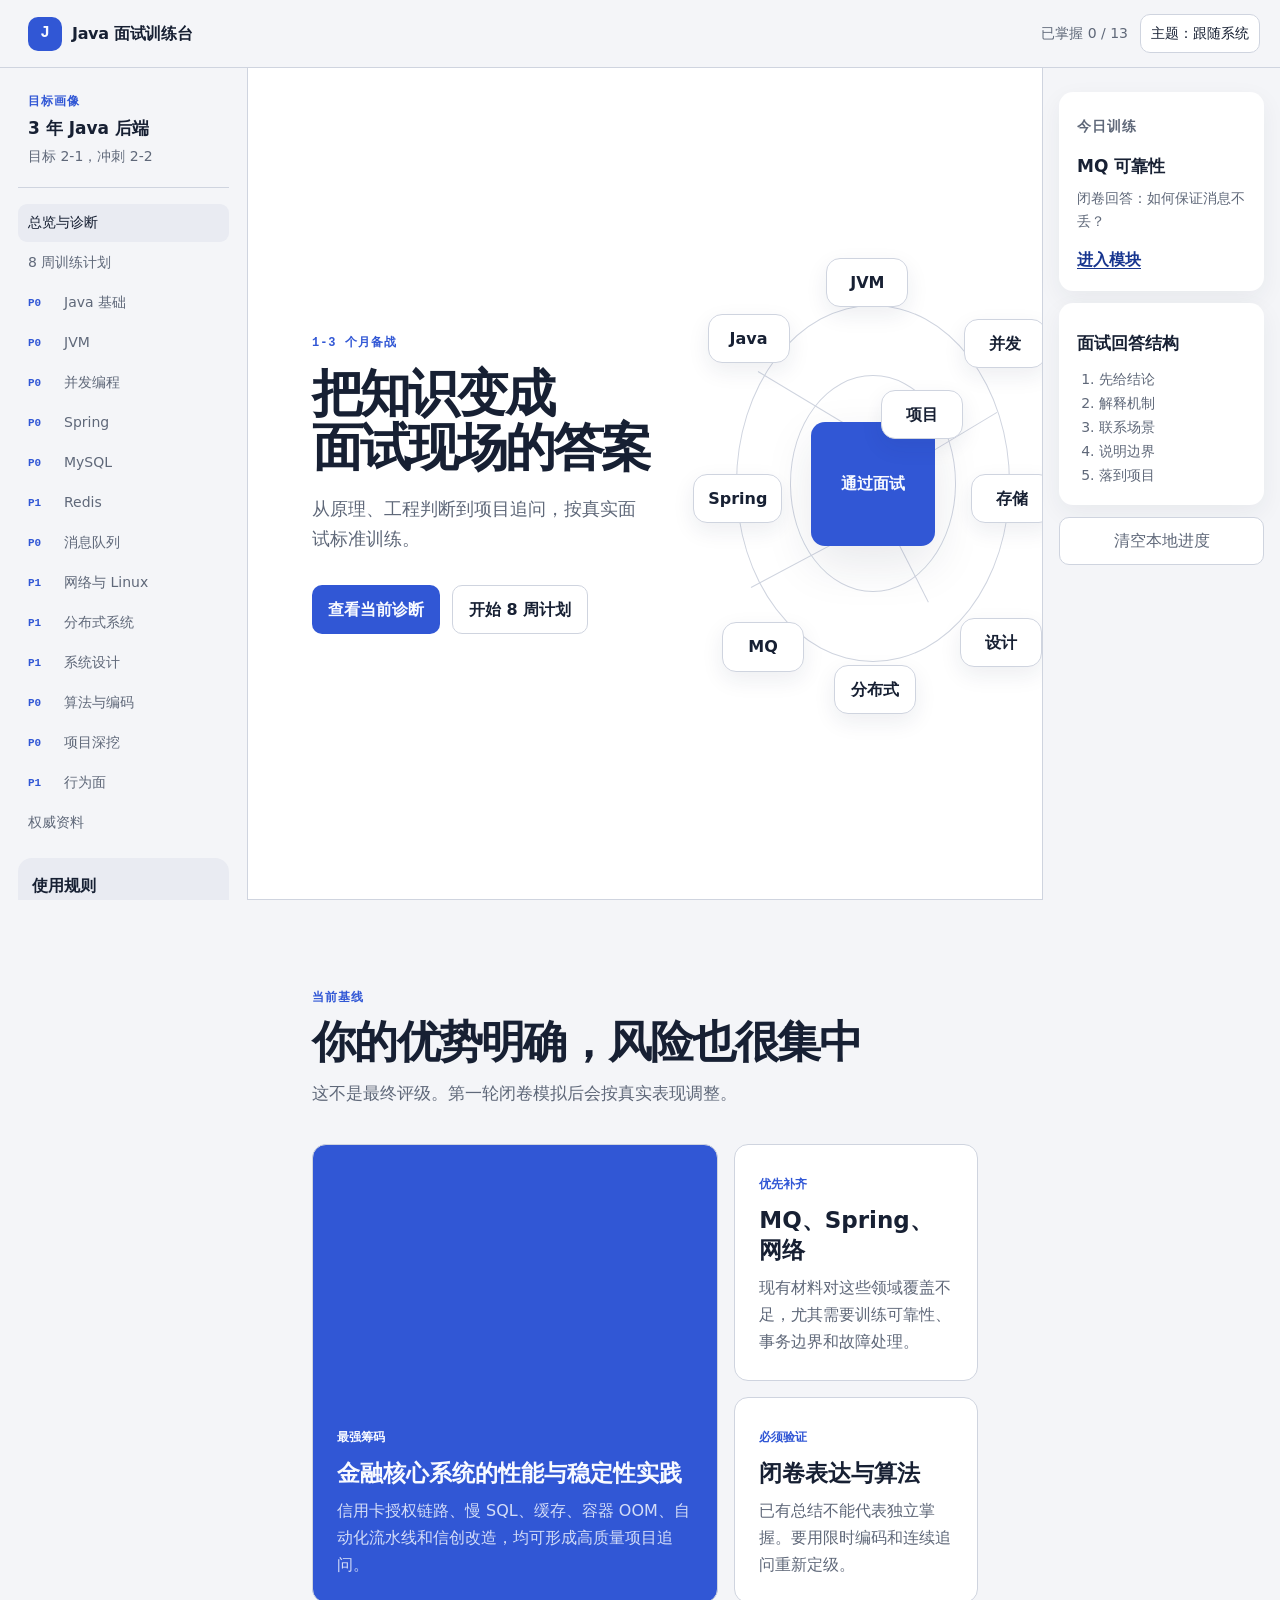
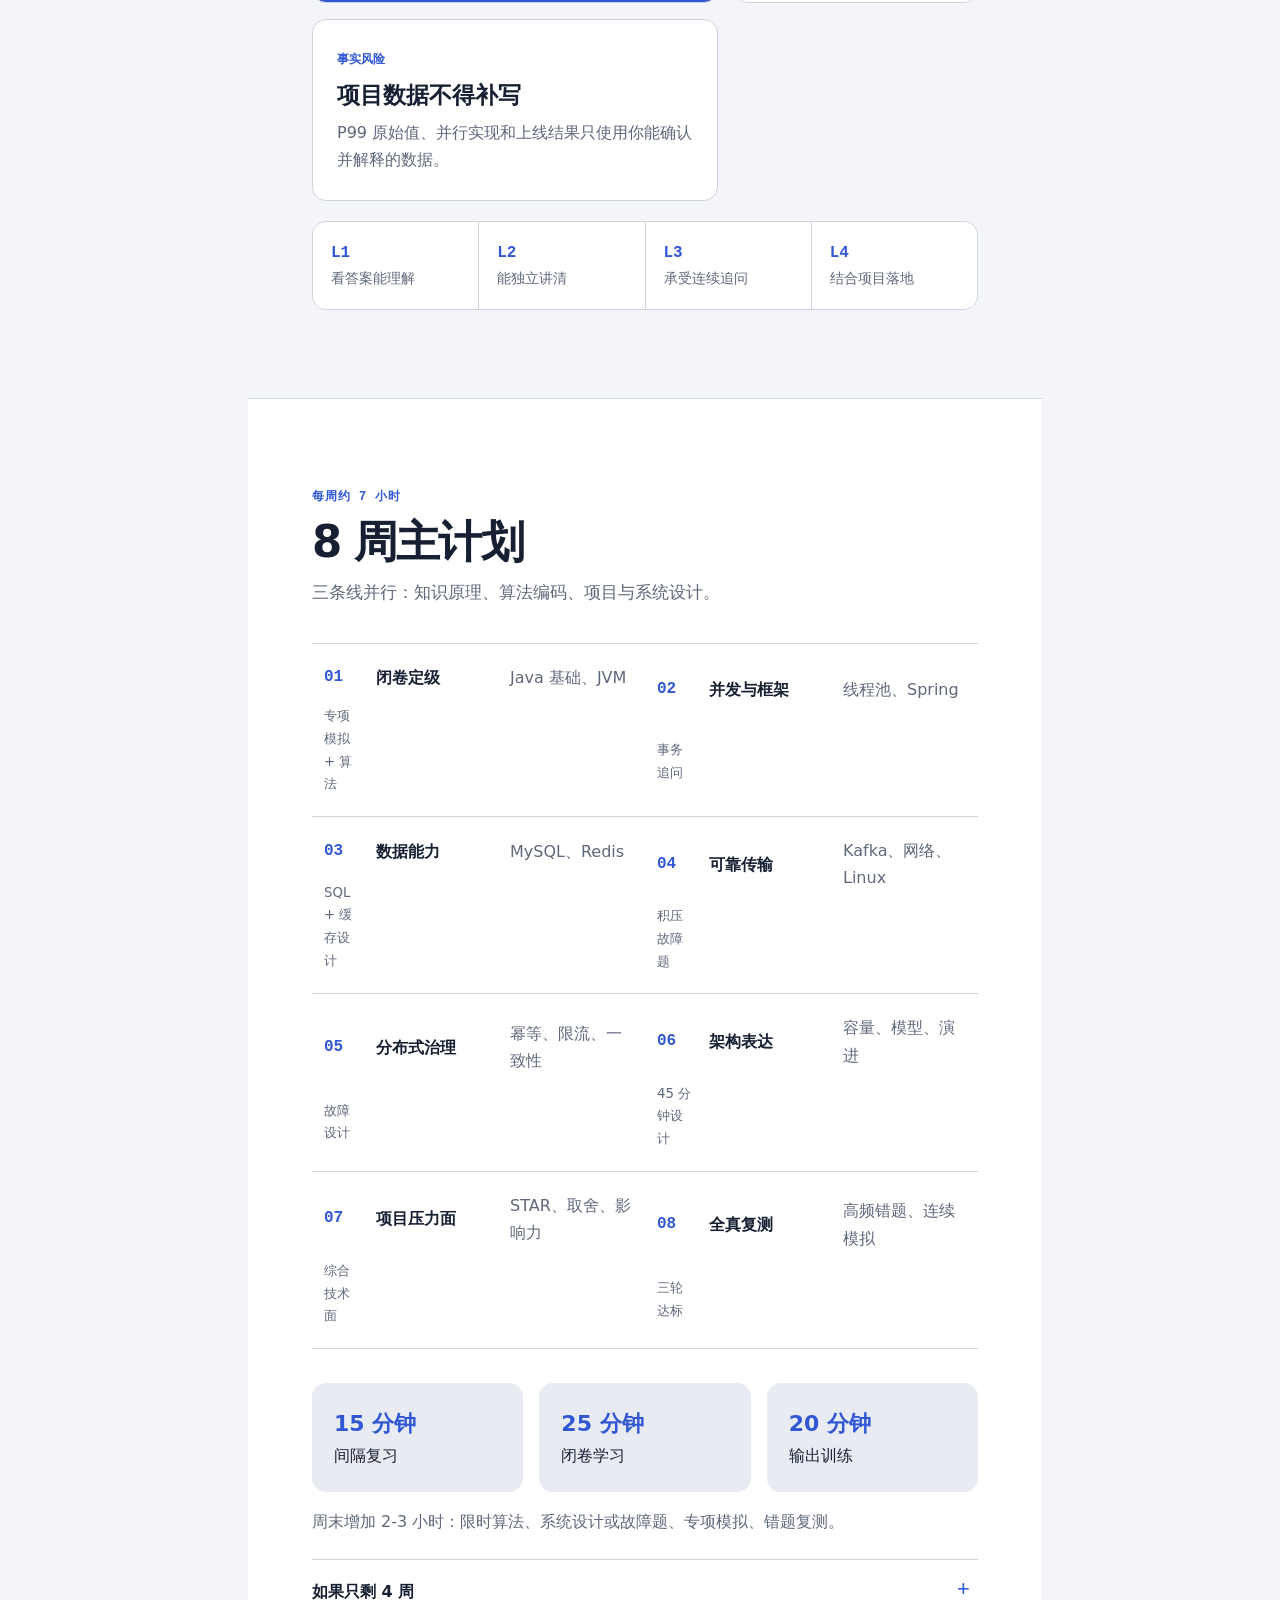
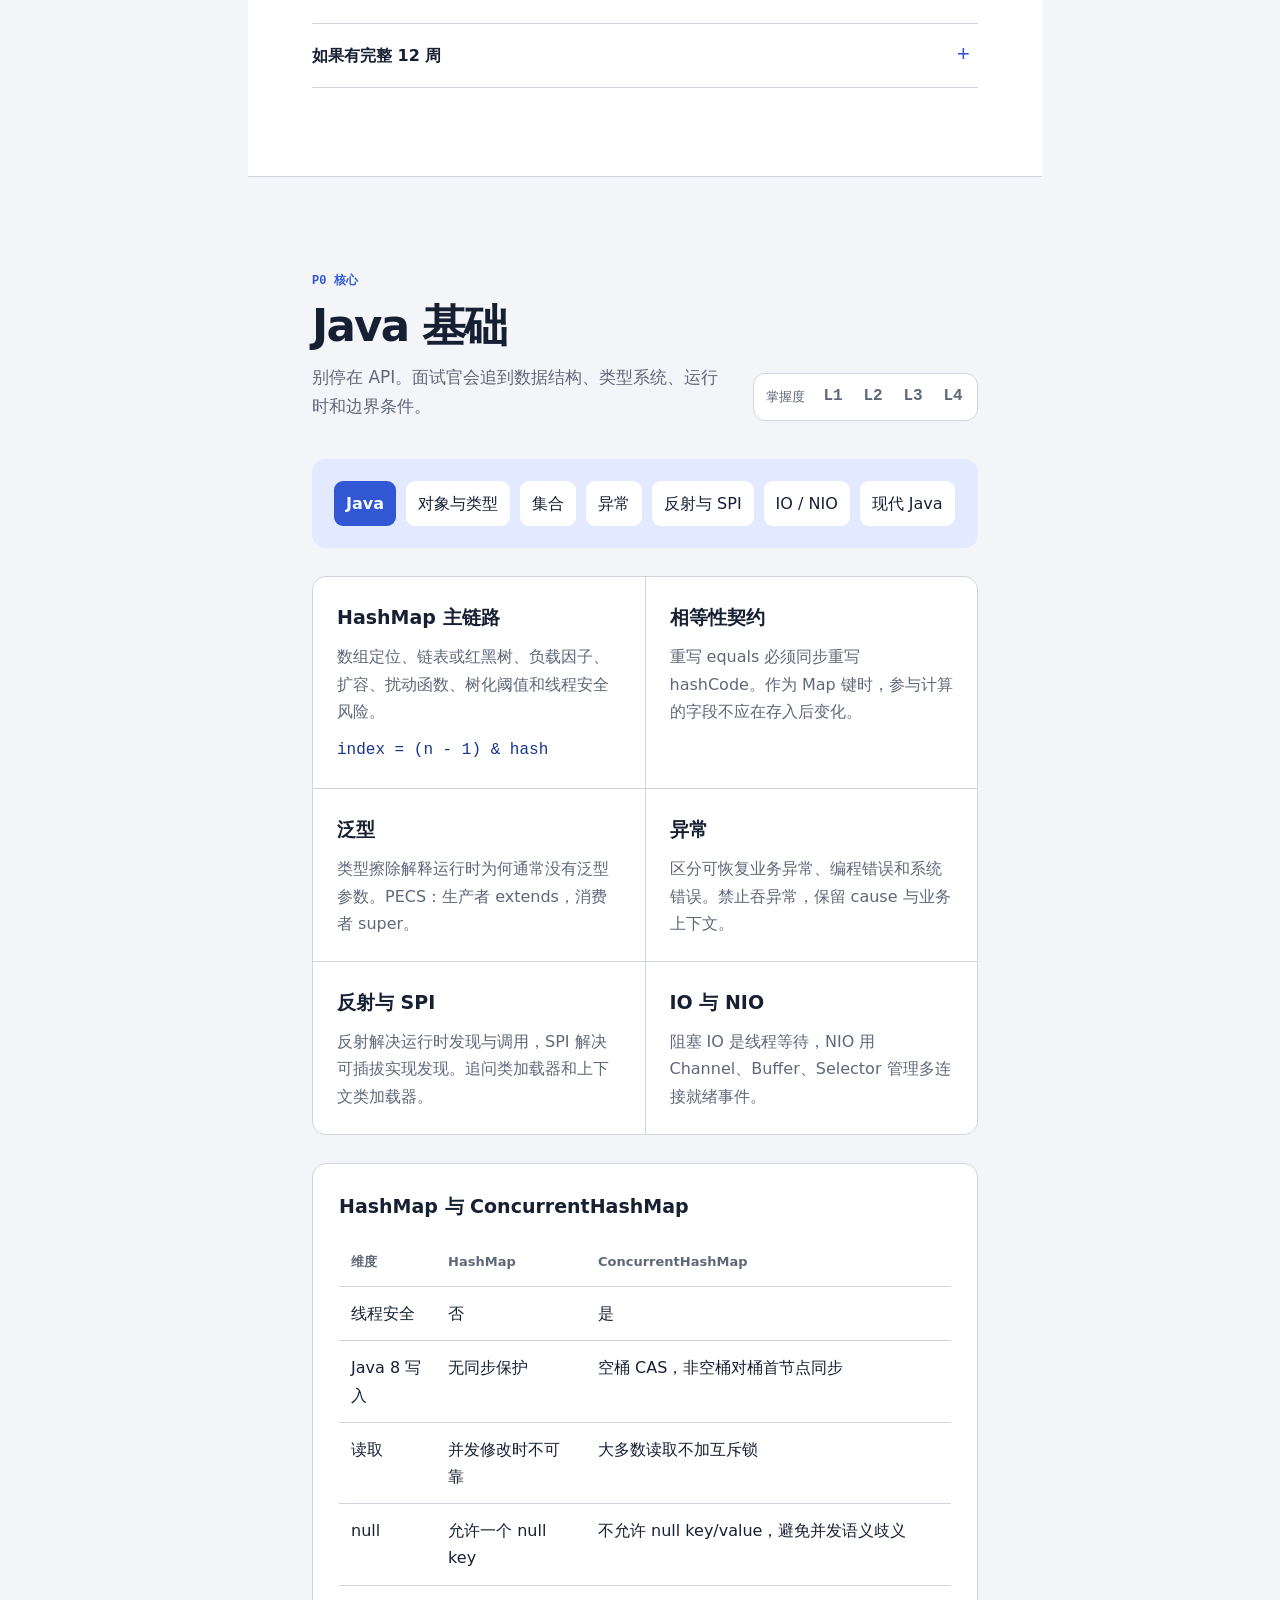
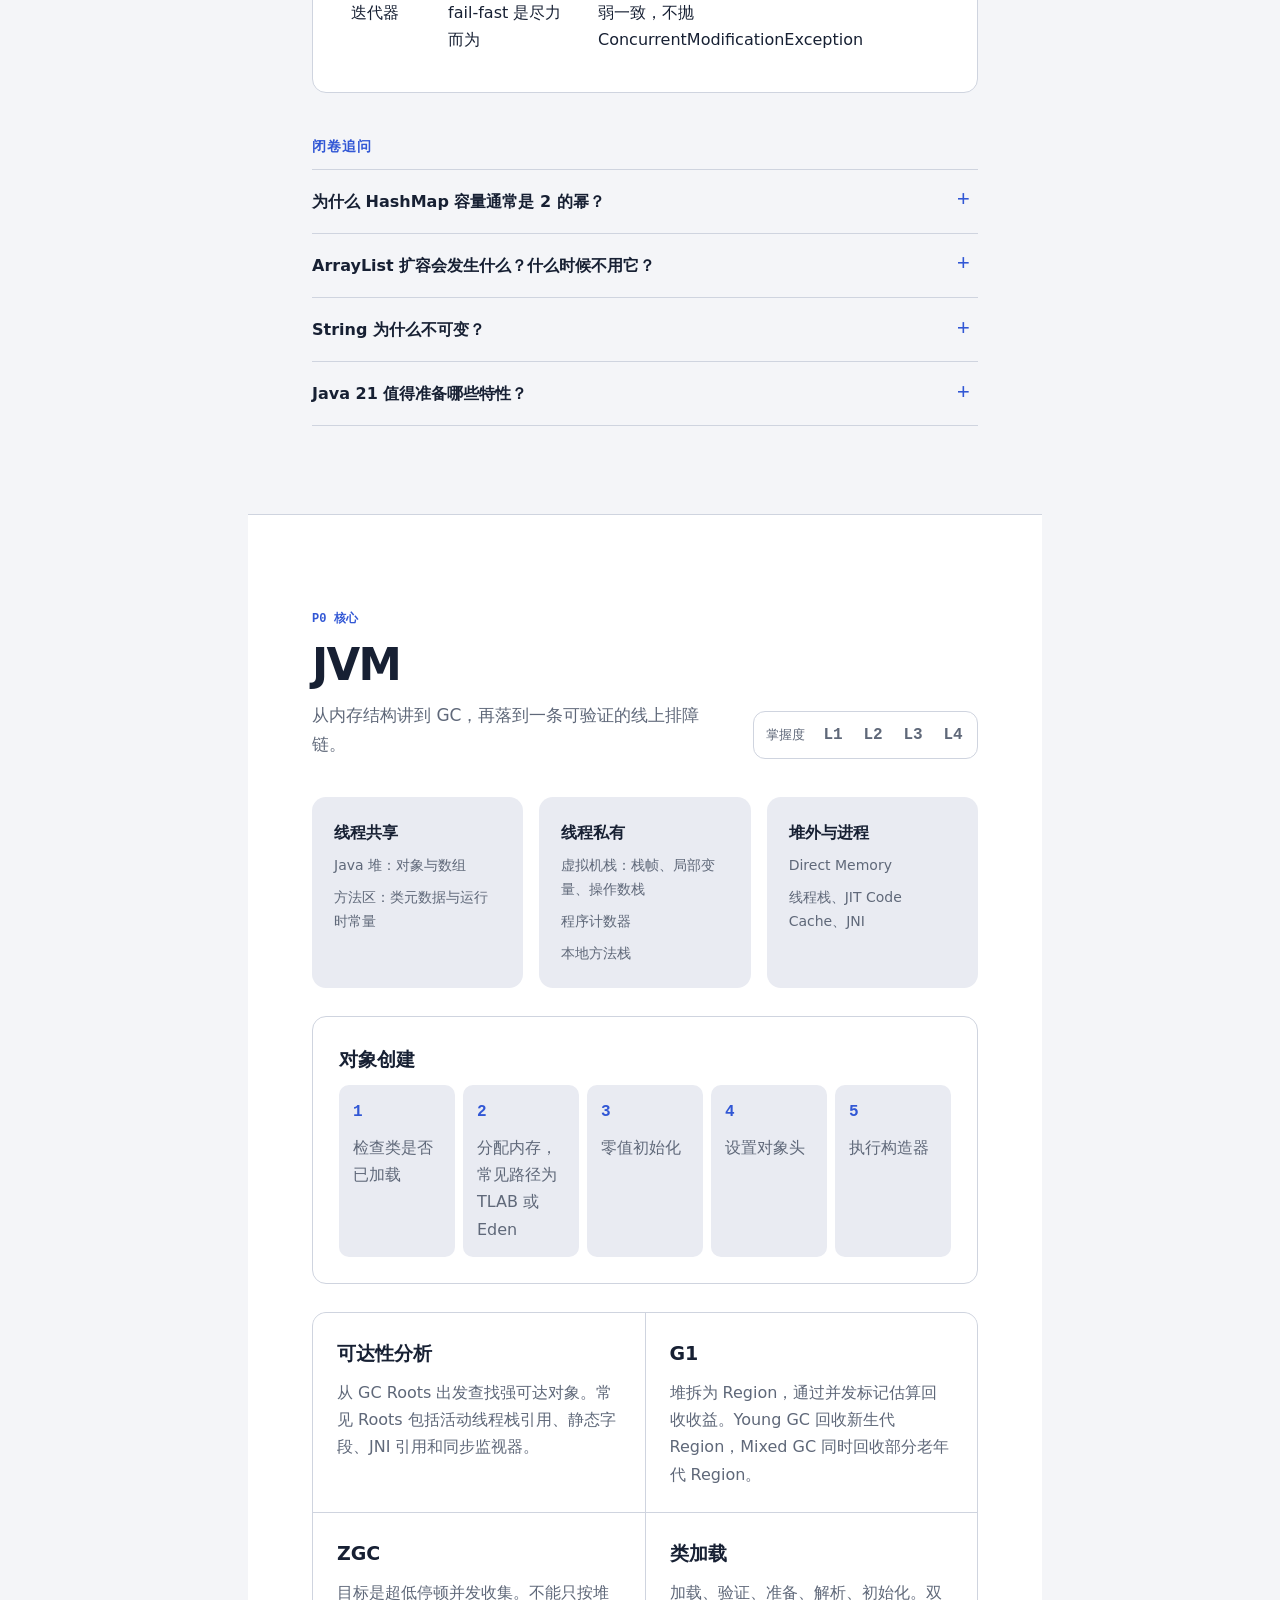
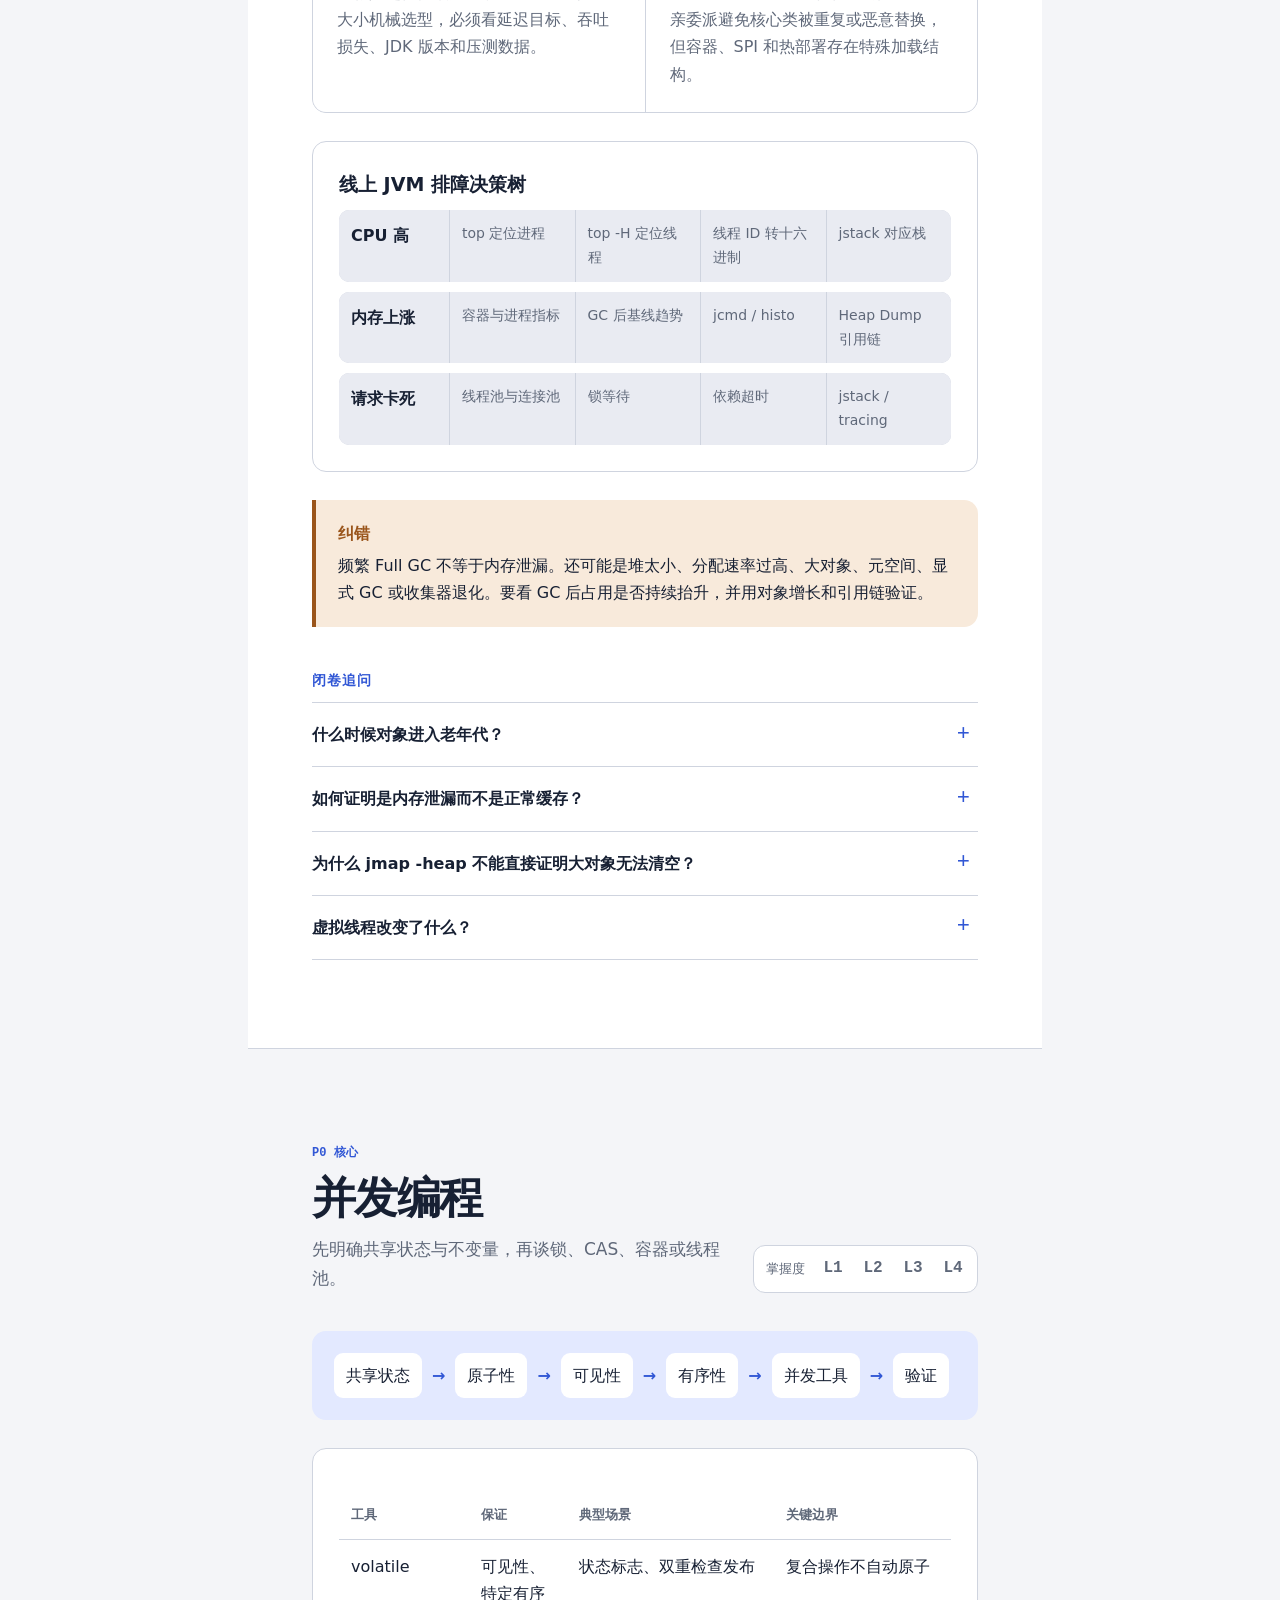
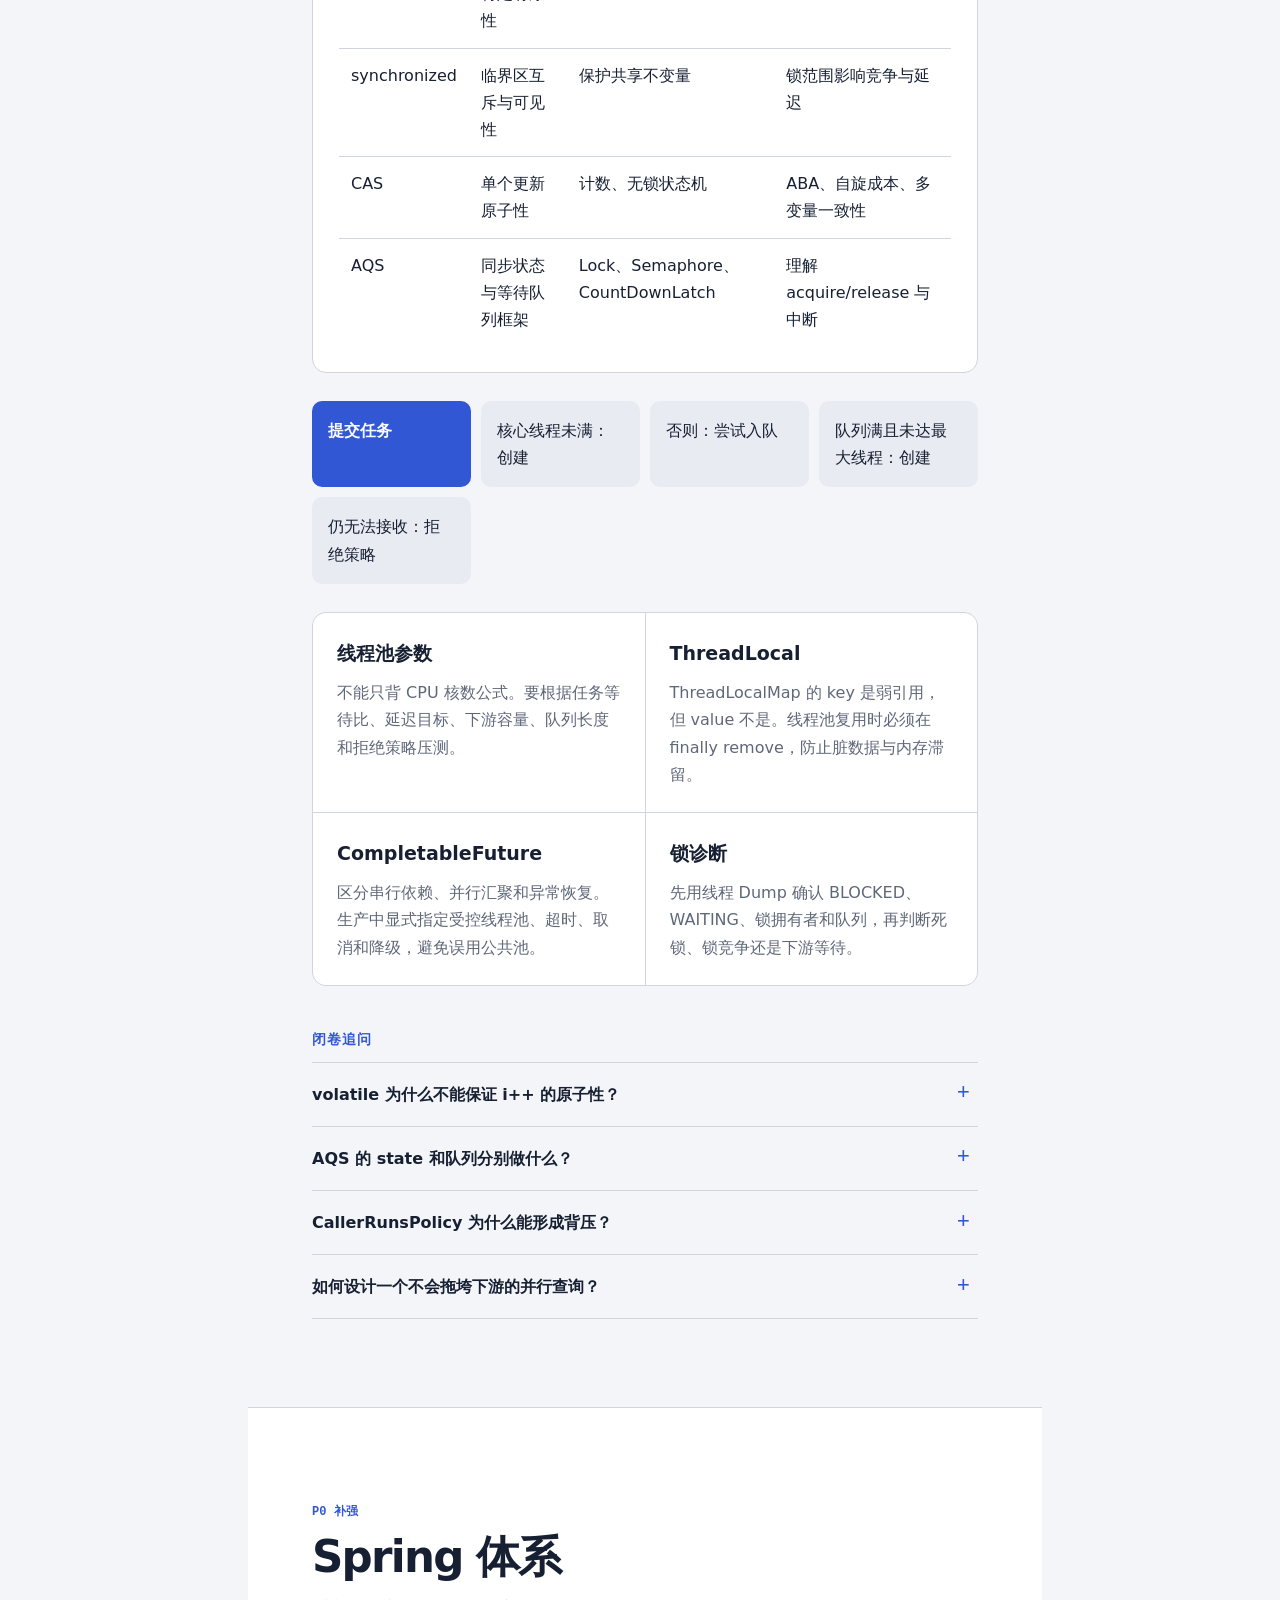
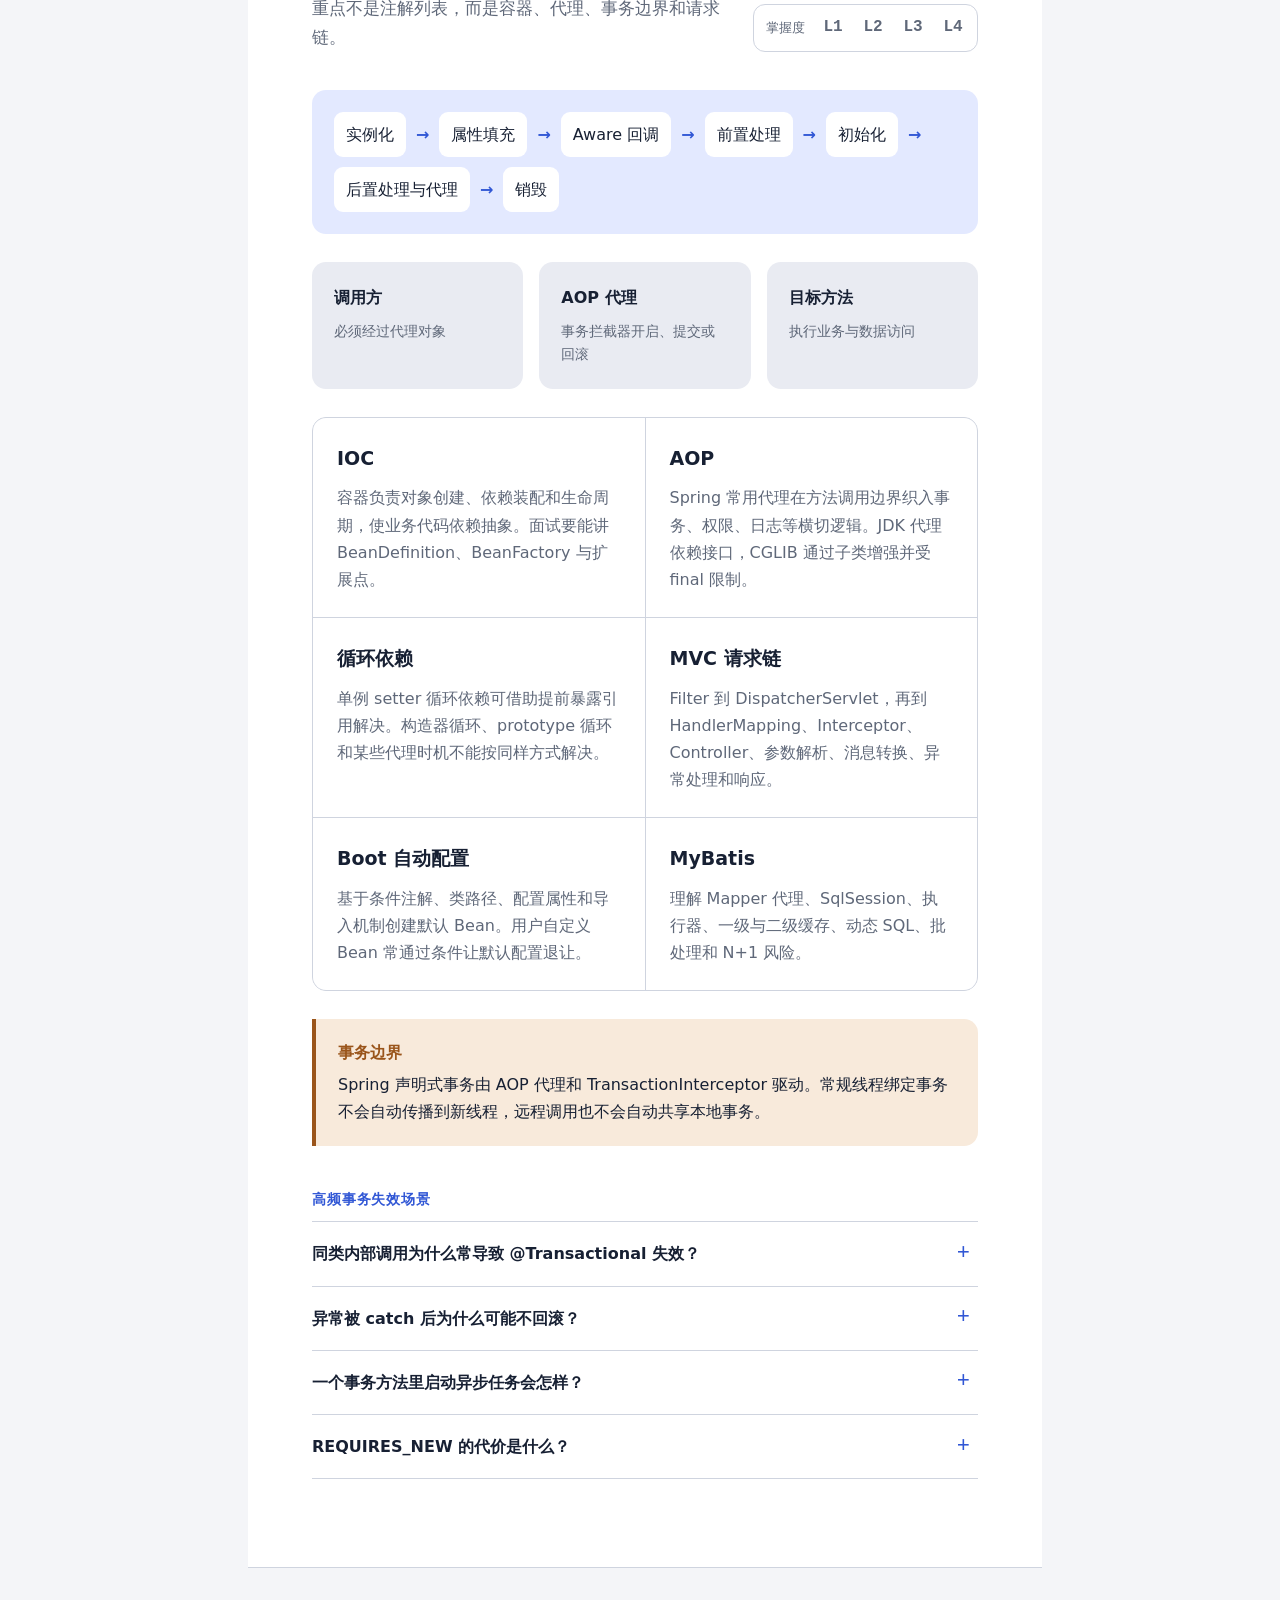
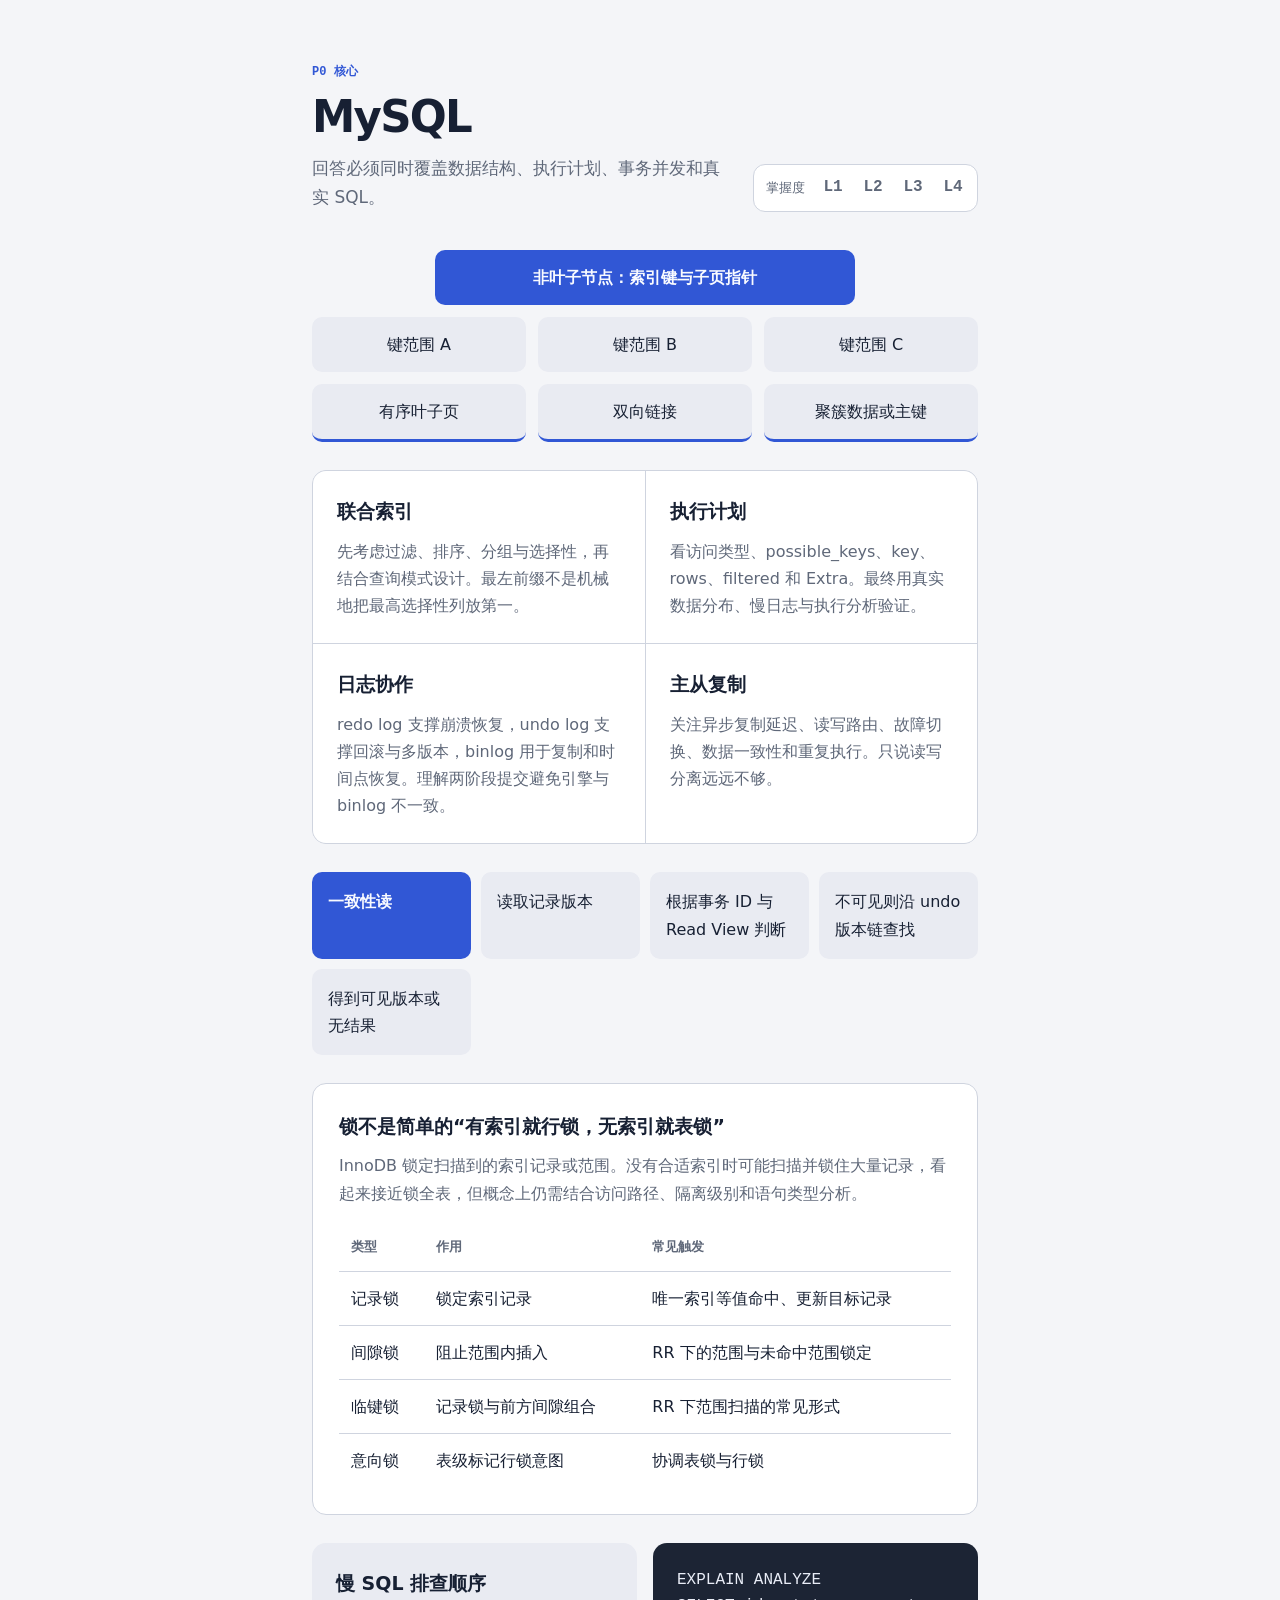
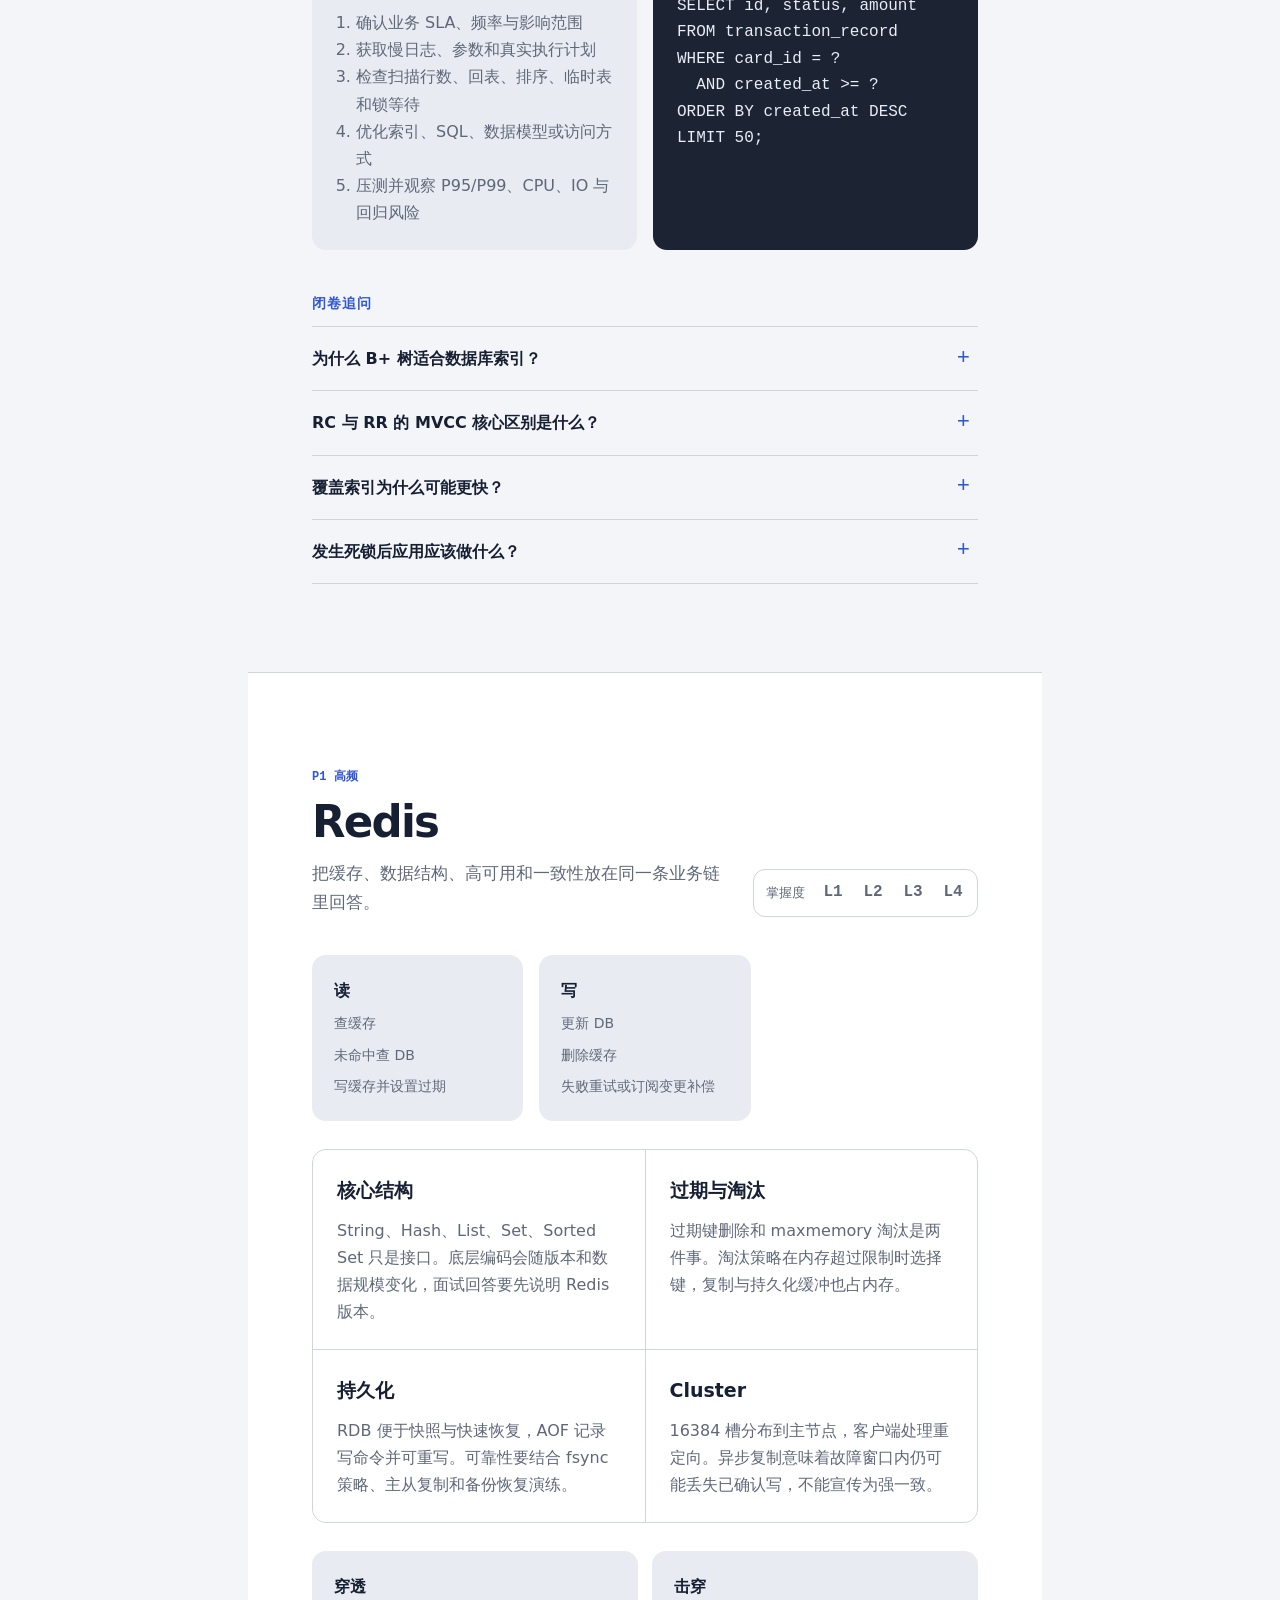
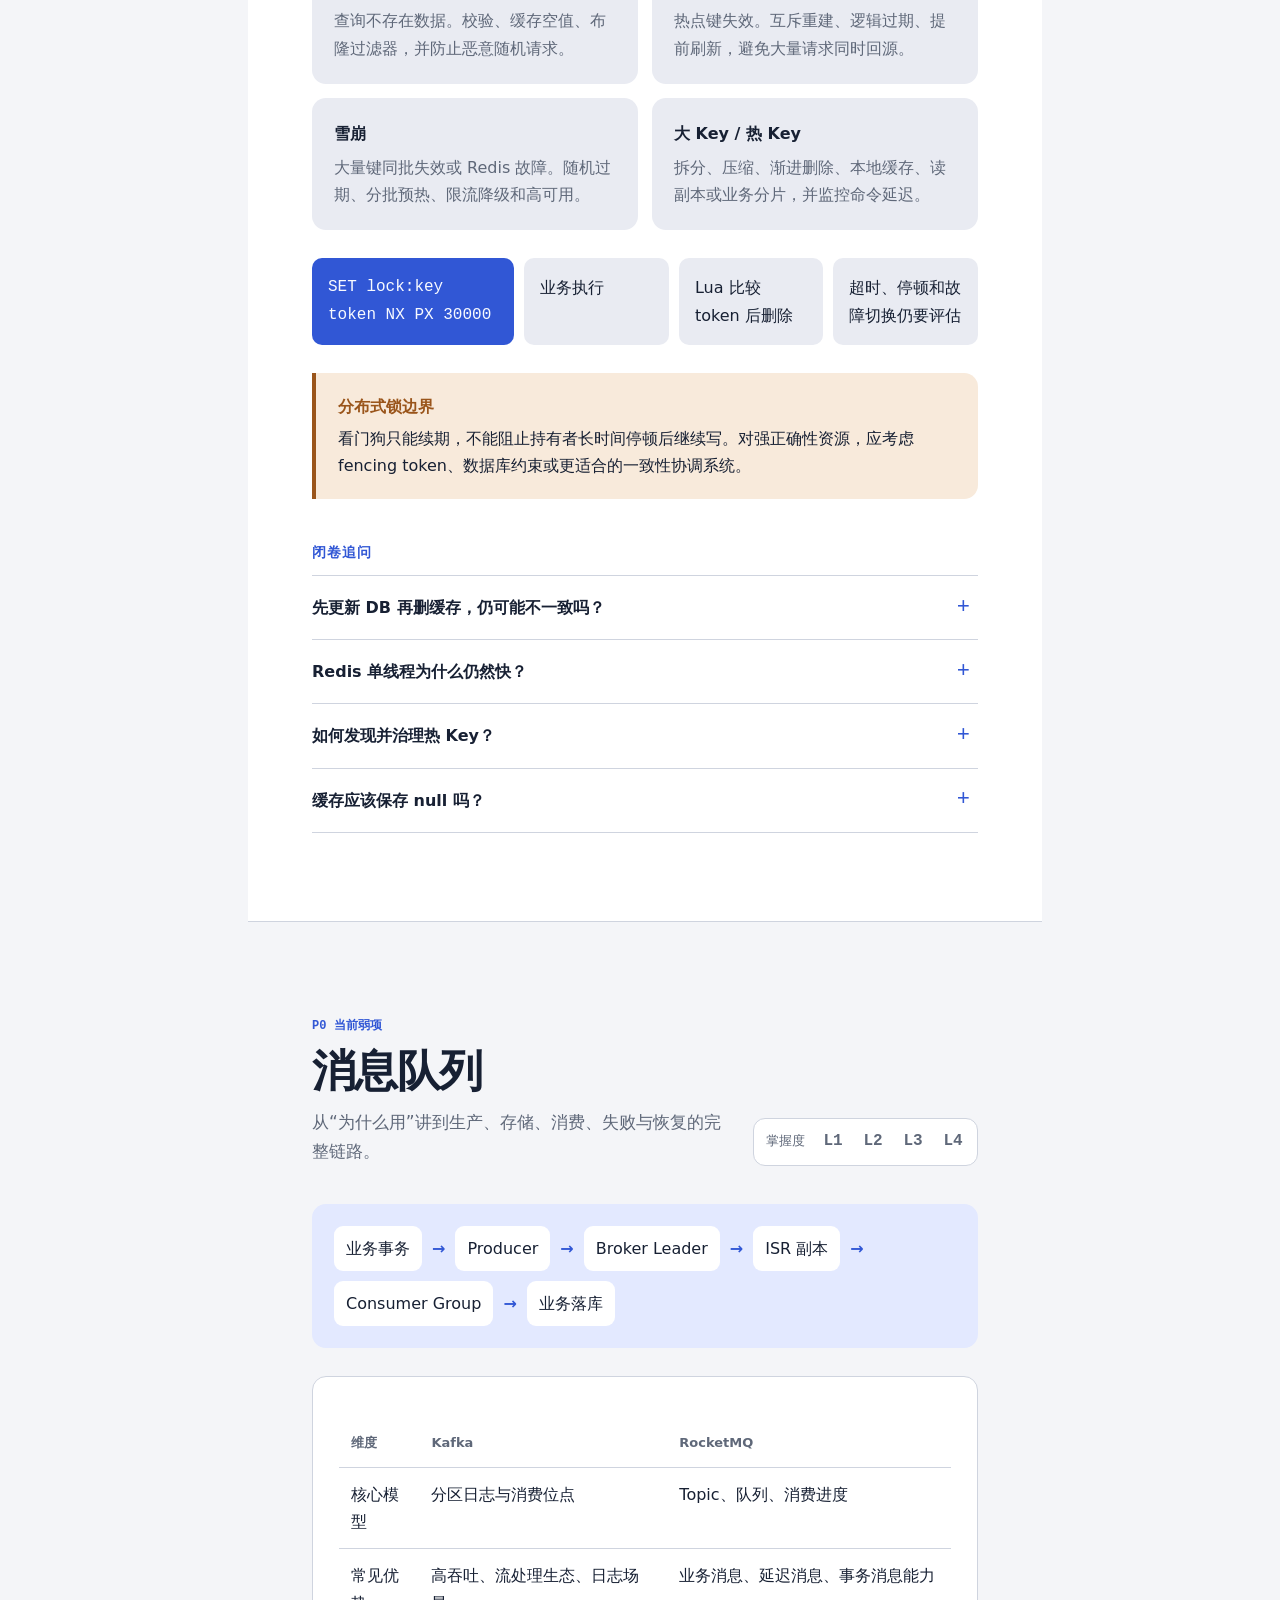
==== index.html @ 9d45905a "Add Java interview training workbench" ====
<!doctype html>
<html lang="zh-CN">
<head>
  <meta charset="utf-8">
  <meta name="viewport" content="width=device-width, initial-scale=1">
  <meta name="description" content="字节跳动 Java 后端 2-1 至 2-2 面试复习与训练台">
  <title>Java 面试训练台</title>
  <link rel="stylesheet" href="styles.css">
  <script src="app.js" defer></script>
</head>
<body>
  <a class="skip-link" href="#main-content">跳到正文</a>

  <header class="topbar">
    <button class="nav-toggle" id="nav-toggle" type="button" aria-controls="sidebar" aria-expanded="false">目录</button>
    <a class="brand" href="#overview" aria-label="返回训练台首页">
      <span class="brand-mark" aria-hidden="true">J</span>
      <span>Java 面试训练台</span>
    </a>
    <div class="topbar-meta">
      <span id="progress-label">已掌握 0 / 13</span>
      <button class="text-button" id="theme-toggle" type="button" aria-pressed="false">切换主题</button>
    </div>
  </header>

  <div class="app-shell">
    <aside class="sidebar" id="sidebar" aria-label="复习目录">
      <div class="profile-block">
        <p class="kicker">目标画像</p>
        <strong>3 年 Java 后端</strong>
        <span>目标 2-1，冲刺 2-2</span>
      </div>

      <nav class="chapter-nav" aria-label="章节导航">
        <a href="#overview">总览与诊断</a>
        <a href="#plan">8 周训练计划</a>
        <a href="#java" data-module-link="java"><span>P0</span>Java 基础</a>
        <a href="#jvm" data-module-link="jvm"><span>P0</span>JVM</a>
        <a href="#concurrency" data-module-link="concurrency"><span>P0</span>并发编程</a>
        <a href="#spring" data-module-link="spring"><span>P0</span>Spring</a>
        <a href="#mysql" data-module-link="mysql"><span>P0</span>MySQL</a>
        <a href="#redis" data-module-link="redis"><span>P1</span>Redis</a>
        <a href="#mq" data-module-link="mq"><span>P0</span>消息队列</a>
        <a href="#network" data-module-link="network"><span>P1</span>网络与 Linux</a>
        <a href="#distributed" data-module-link="distributed"><span>P1</span>分布式系统</a>
        <a href="#design" data-module-link="design"><span>P1</span>系统设计</a>
        <a href="#algorithm" data-module-link="algorithm"><span>P0</span>算法与编码</a>
        <a href="#project" data-module-link="project"><span>P0</span>项目深挖</a>
        <a href="#behavior" data-module-link="behavior"><span>P1</span>行为面</a>
        <a href="#sources">权威资料</a>
      </nav>

      <div class="sidebar-note">
        <strong>使用规则</strong>
        <p>先闭卷回答，再展开参考答案。能看懂不等于会面试。</p>
      </div>
    </aside>

    <main id="main-content" tabindex="-1">
      <section class="hero section" id="overview">
        <div class="hero-copy">
          <p class="kicker">1-3 个月备战</p>
          <h1><span>把知识变成</span><span>面试现场的答案</span></h1>
          <p class="hero-lead">从原理、工程判断到项目追问，按真实面试标准训练。</p>
          <div class="hero-actions">
            <a class="primary-action" href="#diagnosis">查看当前诊断</a>
            <a class="secondary-action" href="#plan">开始 8 周计划</a>
          </div>
        </div>

        <div class="hero-map" aria-label="Java 后端面试知识地图">
          <a class="map-core" href="#overview">通过面试</a>
          <a class="map-node node-java" href="#java">Java</a>
          <a class="map-node node-jvm" href="#jvm">JVM</a>
          <a class="map-node node-concurrency" href="#concurrency">并发</a>
          <a class="map-node node-spring" href="#spring">Spring</a>
          <a class="map-node node-data" href="#mysql">存储</a>
          <a class="map-node node-mq" href="#mq">MQ</a>
          <a class="map-node node-distributed" href="#distributed">分布式</a>
          <a class="map-node node-design" href="#design">设计</a>
          <a class="map-node node-project" href="#project">项目</a>
          <span class="map-line line-1"></span>
          <span class="map-line line-2"></span>
          <span class="map-line line-3"></span>
          <span class="map-line line-4"></span>
        </div>
      </section>

      <section class="section diagnosis" id="diagnosis">
        <div class="section-heading">
          <p class="kicker">当前基线</p>
          <h2>你的优势明确，风险也很集中</h2>
          <p>这不是最终评级。第一轮闭卷模拟后会按真实表现调整。</p>
        </div>

        <div class="diagnosis-grid">
          <article class="diagnosis-primary">
            <span class="status-label">最强筹码</span>
            <h3>金融核心系统的性能与稳定性实践</h3>
            <p>信用卡授权链路、慢 SQL、缓存、容器 OOM、自动化流水线和信创改造，均可形成高质量项目追问。</p>
          </article>
          <article>
            <span class="status-label">优先补齐</span>
            <h3>MQ、Spring、网络</h3>
            <p>现有材料对这些领域覆盖不足，尤其需要训练可靠性、事务边界和故障处理。</p>
          </article>
          <article>
            <span class="status-label">必须验证</span>
            <h3>闭卷表达与算法</h3>
            <p>已有总结不能代表独立掌握。要用限时编码和连续追问重新定级。</p>
          </article>
          <article>
            <span class="status-label">事实风险</span>
            <h3>项目数据不得补写</h3>
            <p>P99 原始值、并行实现和上线结果只使用你能确认并解释的数据。</p>
          </article>
        </div>

        <div class="level-model" aria-label="知识掌握等级">
          <div><strong>L1</strong><span>看答案能理解</span></div>
          <div><strong>L2</strong><span>能独立讲清</span></div>
          <div><strong>L3</strong><span>承受连续追问</span></div>
          <div><strong>L4</strong><span>结合项目落地</span></div>
        </div>
      </section>

      <section class="section" id="plan">
        <div class="section-heading">
          <p class="kicker">每周约 7 小时</p>
          <h2>8 周主计划</h2>
          <p>三条线并行：知识原理、算法编码、项目与系统设计。</p>
        </div>

        <div class="timeline">
          <article><strong>闭卷定级</strong><span>Java 基础、JVM</span><small>专项模拟 + 算法</small></article>
          <article><strong>并发与框架</strong><span>线程池、Spring</span><small>事务追问</small></article>
          <article><strong>数据能力</strong><span>MySQL、Redis</span><small>SQL + 缓存设计</small></article>
          <article><strong>可靠传输</strong><span>Kafka、网络、Linux</span><small>积压故障题</small></article>
          <article><strong>分布式治理</strong><span>幂等、限流、一致性</span><small>故障设计</small></article>
          <article><strong>架构表达</strong><span>容量、模型、演进</span><small>45 分钟设计</small></article>
          <article><strong>项目压力面</strong><span>STAR、取舍、影响力</span><small>综合技术面</small></article>
          <article><strong>全真复测</strong><span>高频错题、连续模拟</span><small>三轮达标</small></article>
        </div>

        <div class="daily-rhythm">
          <div><strong>15 分钟</strong><span>间隔复习</span></div>
          <div><strong>25 分钟</strong><span>闭卷学习</span></div>
          <div><strong>20 分钟</strong><span>输出训练</span></div>
          <p>周末增加 2-3 小时：限时算法、系统设计或故障题、专项模拟、错题复测。</p>
        </div>

        <div class="plan-variants">
          <details><summary>如果只剩 4 周</summary><p>第 1 周完成基线、Java/JVM/并发；第 2 周完成 Spring/MySQL/Redis/MQ；第 3 周集中算法、系统设计和三个项目故事；第 4 周只做错题复测与全真模拟。P2 内容全部延后，每周至少两轮模拟。</p></details>
          <details><summary>如果有完整 12 周</summary><p>前 8 周按主计划执行；第 9 周补 Java 21、Netty、RPC 与可观测性；第 10 周做四个系统设计；第 11 周针对目标业务线补领域知识；第 12 周进行面试节奏、简历逐行追问和连续全真模拟。</p></details>
        </div>
      </section>

      <section class="section module" id="java" data-module="java">
        <div class="module-header">
          <div><span class="priority">P0 核心</span><h2>Java 基础</h2><p>别停在 API。面试官会追到数据结构、类型系统、运行时和边界条件。</p></div>
          <div class="mastery-control" role="group" aria-label="Java 基础掌握度">
            <span>掌握度</span>
            <button type="button" data-level="1">L1</button><button type="button" data-level="2">L2</button><button type="button" data-level="3">L3</button><button type="button" data-level="4">L4</button>
          </div>
        </div>

        <div class="concept-map java-map" aria-label="Java 基础知识结构">
          <strong>Java</strong><span>对象与类型</span><span>集合</span><span>异常</span><span>反射与 SPI</span><span>IO / NIO</span><span>现代 Java</span>
        </div>

        <div class="topic-grid">
          <article><h3>HashMap 主链路</h3><p>数组定位、链表或红黑树、负载因子、扩容、扰动函数、树化阈值和线程安全风险。</p><code>index = (n - 1) &amp; hash</code></article>
          <article><h3>相等性契约</h3><p>重写 equals 必须同步重写 hashCode。作为 Map 键时，参与计算的字段不应在存入后变化。</p></article>
          <article><h3>泛型</h3><p>类型擦除解释运行时为何通常没有泛型参数。PECS：生产者 extends，消费者 super。</p></article>
          <article><h3>异常</h3><p>区分可恢复业务异常、编程错误和系统错误。禁止吞异常，保留 cause 与业务上下文。</p></article>
          <article><h3>反射与 SPI</h3><p>反射解决运行时发现与调用，SPI 解决可插拔实现发现。追问类加载器和上下文类加载器。</p></article>
          <article><h3>IO 与 NIO</h3><p>阻塞 IO 是线程等待，NIO 用 Channel、Buffer、Selector 管理多连接就绪事件。</p></article>
        </div>

        <div class="comparison-block">
          <h3>HashMap 与 ConcurrentHashMap</h3>
          <div class="table-wrap"><table><thead><tr><th>维度</th><th>HashMap</th><th>ConcurrentHashMap</th></tr></thead><tbody>
            <tr><td>线程安全</td><td>否</td><td>是</td></tr>
            <tr><td>Java 8 写入</td><td>无同步保护</td><td>空桶 CAS，非空桶对桶首节点同步</td></tr>
            <tr><td>读取</td><td>并发修改时不可靠</td><td>大多数读取不加互斥锁</td></tr>
            <tr><td>null</td><td>允许一个 null key</td><td>不允许 null key/value，避免并发语义歧义</td></tr>
            <tr><td>迭代器</td><td>fail-fast 是尽力而为</td><td>弱一致，不抛 ConcurrentModificationException</td></tr>
          </tbody></table></div>
        </div>

        <div class="recall-set">
          <h3>闭卷追问</h3>
          <details><summary>为什么 HashMap 容量通常是 2 的幂？</summary><p>数组下标可以用位运算代替取模；扩容翻倍后，元素要么留在原位置，要么移动旧容量的偏移量。前提是哈希分布经过扰动，容量为 2 的幂才能让低位掩码覆盖均匀。</p></details>
          <details><summary>ArrayList 扩容会发生什么？什么时候不用它？</summary><p>空间不足时创建更大数组并复制元素，扩容本身是 O(n)。频繁头部插入、删除或需要稳定并发写时不合适。LinkedList 也不自动更优，因为节点分配、缓存局部性和定位成本可能更差。</p></details>
          <details><summary>String 为什么不可变？</summary><p>不可变让字符串常量池、哈希缓存、类加载与安全边界更可靠，也天然便于线程共享。不可变不是 final 引用本身，而是对象对外不可观察到状态改变。</p></details>
          <details><summary>Java 21 值得准备哪些特性？</summary><p>重点准备虚拟线程、记录模式、switch 模式匹配和有序集合。虚拟线程适合大量阻塞型并发任务，不会让 CPU 密集任务自动变快，也不应该按传统线程池思路池化虚拟线程。</p></details>
        </div>
      </section>

      <section class="section module" id="jvm" data-module="jvm">
        <div class="module-header">
          <div><span class="priority">P0 核心</span><h2>JVM</h2><p>从内存结构讲到 GC，再落到一条可验证的线上排障链。</p></div>
          <div class="mastery-control" role="group" aria-label="JVM 掌握度"><span>掌握度</span><button type="button" data-level="1">L1</button><button type="button" data-level="2">L2</button><button type="button" data-level="3">L3</button><button type="button" data-level="4">L4</button></div>
        </div>

        <div class="memory-map" aria-label="JVM 运行时数据区">
          <div class="shared-memory"><strong>线程共享</strong><span>Java 堆：对象与数组</span><span>方法区：类元数据与运行时常量</span></div>
          <div class="thread-memory"><strong>线程私有</strong><span>虚拟机栈：栈帧、局部变量、操作数栈</span><span>程序计数器</span><span>本地方法栈</span></div>
          <div class="native-memory"><strong>堆外与进程</strong><span>Direct Memory</span><span>线程栈、JIT Code Cache、JNI</span></div>
        </div>

        <div class="process-flow">
          <h3>对象创建</h3>
          <ol><li>检查类是否已加载</li><li>分配内存，常见路径为 TLAB 或 Eden</li><li>零值初始化</li><li>设置对象头</li><li>执行构造器</li></ol>
        </div>

        <div class="topic-grid">
          <article><h3>可达性分析</h3><p>从 GC Roots 出发查找强可达对象。常见 Roots 包括活动线程栈引用、静态字段、JNI 引用和同步监视器。</p></article>
          <article><h3>G1</h3><p>堆拆为 Region，通过并发标记估算回收收益。Young GC 回收新生代 Region，Mixed GC 同时回收部分老年代 Region。</p></article>
          <article><h3>ZGC</h3><p>目标是超低停顿并发收集。不能只按堆大小机械选型，必须看延迟目标、吞吐损失、JDK 版本和压测数据。</p></article>
          <article><h3>类加载</h3><p>加载、验证、准备、解析、初始化。双亲委派避免核心类被重复或恶意替换，但容器、SPI 和热部署存在特殊加载结构。</p></article>
        </div>

        <div class="decision-tree">
          <h3>线上 JVM 排障决策树</h3>
          <div class="decision-row"><strong>CPU 高</strong><span>top 定位进程</span><span>top -H 定位线程</span><span>线程 ID 转十六进制</span><span>jstack 对应栈</span></div>
          <div class="decision-row"><strong>内存上涨</strong><span>容器与进程指标</span><span>GC 后基线趋势</span><span>jcmd / histo</span><span>Heap Dump 引用链</span></div>
          <div class="decision-row"><strong>请求卡死</strong><span>线程池与连接池</span><span>锁等待</span><span>依赖超时</span><span>jstack / tracing</span></div>
        </div>

        <aside class="correction-note"><strong>纠错</strong><p>频繁 Full GC 不等于内存泄漏。还可能是堆太小、分配速率过高、大对象、元空间、显式 GC 或收集器退化。要看 GC 后占用是否持续抬升，并用对象增长和引用链验证。</p></aside>

        <div class="recall-set">
          <h3>闭卷追问</h3>
          <details><summary>什么时候对象进入老年代？</summary><p>取决于收集器与配置。常见原因包括多次 Young GC 后达到年龄阈值、动态年龄判断、晋升担保，以及某些收集器对大对象的特殊处理。不要把固定 15 岁当作所有场景的唯一答案。</p></details>
          <details><summary>如何证明是内存泄漏而不是正常缓存？</summary><p>看稳定负载下 GC 后基线是否持续抬升，对比多次类直方图的实例增量，抓取 Heap Dump，用支配树和 GC Root 引用链找到保留者，再结合业务生命周期判断对象是否本应释放。</p></details>
          <details><summary>为什么 jmap -heap 不能直接证明大对象无法清空？</summary><p>它主要展示堆配置和整体使用情况，不提供完整对象保留关系。定位对象类型可用类直方图，证明保留原因通常需要 Heap Dump、支配树和引用链。</p></details>
          <details><summary>虚拟线程改变了什么？</summary><p>它降低了线程创建与阻塞等待成本，使同步阻塞风格更容易支撑高并发 IO。它不增加 CPU 核心，不消除数据库连接等外部资源上限，也要求关注 ThreadLocal 使用和特定阻塞场景。</p></details>
        </div>
      </section>

      <section class="section module" id="concurrency" data-module="concurrency">
        <div class="module-header">
          <div><span class="priority">P0 核心</span><h2>并发编程</h2><p>先明确共享状态与不变量，再谈锁、CAS、容器或线程池。</p></div>
          <div class="mastery-control" role="group" aria-label="并发编程掌握度"><span>掌握度</span><button type="button" data-level="1">L1</button><button type="button" data-level="2">L2</button><button type="button" data-level="3">L3</button><button type="button" data-level="4">L4</button></div>
        </div>

        <div class="concurrency-chain" aria-label="并发问题分析链">
          <span>共享状态</span><b>→</b><span>原子性</span><b>→</b><span>可见性</span><b>→</b><span>有序性</span><b>→</b><span>并发工具</span><b>→</b><span>验证</span>
        </div>

        <div class="comparison-block">
          <div class="table-wrap"><table><thead><tr><th>工具</th><th>保证</th><th>典型场景</th><th>关键边界</th></tr></thead><tbody>
            <tr><td>volatile</td><td>可见性、特定有序性</td><td>状态标志、双重检查发布</td><td>复合操作不自动原子</td></tr>
            <tr><td>synchronized</td><td>临界区互斥与可见性</td><td>保护共享不变量</td><td>锁范围影响竞争与延迟</td></tr>
            <tr><td>CAS</td><td>单个更新原子性</td><td>计数、无锁状态机</td><td>ABA、自旋成本、多变量一致性</td></tr>
            <tr><td>AQS</td><td>同步状态与等待队列框架</td><td>Lock、Semaphore、CountDownLatch</td><td>理解 acquire/release 与中断</td></tr>
          </tbody></table></div>
        </div>

        <div class="pool-flow" aria-label="ThreadPoolExecutor 提交流程">
          <strong>提交任务</strong><span>核心线程未满：创建</span><span>否则：尝试入队</span><span>队列满且未达最大线程：创建</span><span>仍无法接收：拒绝策略</span>
        </div>

        <div class="topic-grid">
          <article><h3>线程池参数</h3><p>不能只背 CPU 核数公式。要根据任务等待比、延迟目标、下游容量、队列长度和拒绝策略压测。</p></article>
          <article><h3>ThreadLocal</h3><p>ThreadLocalMap 的 key 是弱引用，但 value 不是。线程池复用时必须在 finally remove，防止脏数据与内存滞留。</p></article>
          <article><h3>CompletableFuture</h3><p>区分串行依赖、并行汇聚和异常恢复。生产中显式指定受控线程池、超时、取消和降级，避免误用公共池。</p></article>
          <article><h3>锁诊断</h3><p>先用线程 Dump 确认 BLOCKED、WAITING、锁拥有者和队列，再判断死锁、锁竞争还是下游等待。</p></article>
        </div>

        <div class="recall-set">
          <h3>闭卷追问</h3>
          <details><summary>volatile 为什么不能保证 i++ 的原子性？</summary><p>i++ 包含读取、加一和写回多个步骤。多个线程可能读取相同旧值并覆盖写回。volatile 让读写可见，但没有把这组步骤变成不可分割操作。</p></details>
          <details><summary>AQS 的 state 和队列分别做什么？</summary><p>state 表示同步状态，具体含义由子类定义。竞争失败的线程进入基于节点的同步队列，前驱状态和 park/unpark 协作完成阻塞与唤醒。Condition 还有独立条件队列，signal 后节点转入同步队列重新竞争。</p></details>
          <details><summary>CallerRunsPolicy 为什么能形成背压？</summary><p>线程池饱和时由提交任务的线程执行，提交者被业务执行占用，提交速度自然下降。但如果提交线程是关键 IO 线程，可能扩大延迟和故障，因此必须结合调用链判断。</p></details>
          <details><summary>如何设计一个不会拖垮下游的并行查询？</summary><p>先画依赖图，只并行无依赖查询；设置独立有界线程池或并发信号量；总超时与子任务超时协同；限制每请求扇出；明确部分失败策略；监控线程池、连接池和下游 P99。</p></details>
        </div>
      </section>

      <section class="section module" id="spring" data-module="spring">
        <div class="module-header">
          <div><span class="priority">P0 补强</span><h2>Spring 体系</h2><p>重点不是注解列表，而是容器、代理、事务边界和请求链。</p></div>
          <div class="mastery-control" role="group" aria-label="Spring 掌握度"><span>掌握度</span><button type="button" data-level="1">L1</button><button type="button" data-level="2">L2</button><button type="button" data-level="3">L3</button><button type="button" data-level="4">L4</button></div>
        </div>

        <div class="lifecycle" aria-label="Spring Bean 生命周期">
          <span>实例化</span><b>→</b><span>属性填充</span><b>→</b><span>Aware 回调</span><b>→</b><span>前置处理</span><b>→</b><span>初始化</span><b>→</b><span>后置处理与代理</span><b>→</b><span>销毁</span>
        </div>

        <div class="proxy-diagram">
          <div><strong>调用方</strong><span>必须经过代理对象</span></div>
          <div><strong>AOP 代理</strong><span>事务拦截器开启、提交或回滚</span></div>
          <div><strong>目标方法</strong><span>执行业务与数据访问</span></div>
        </div>

        <div class="topic-grid">
          <article><h3>IOC</h3><p>容器负责对象创建、依赖装配和生命周期，使业务代码依赖抽象。面试要能讲 BeanDefinition、BeanFactory 与扩展点。</p></article>
          <article><h3>AOP</h3><p>Spring 常用代理在方法调用边界织入事务、权限、日志等横切逻辑。JDK 代理依赖接口，CGLIB 通过子类增强并受 final 限制。</p></article>
          <article><h3>循环依赖</h3><p>单例 setter 循环依赖可借助提前暴露引用解决。构造器循环、prototype 循环和某些代理时机不能按同样方式解决。</p></article>
          <article><h3>MVC 请求链</h3><p>Filter 到 DispatcherServlet，再到 HandlerMapping、Interceptor、Controller、参数解析、消息转换、异常处理和响应。</p></article>
          <article><h3>Boot 自动配置</h3><p>基于条件注解、类路径、配置属性和导入机制创建默认 Bean。用户自定义 Bean 常通过条件让默认配置退让。</p></article>
          <article><h3>MyBatis</h3><p>理解 Mapper 代理、SqlSession、执行器、一级与二级缓存、动态 SQL、批处理和 N+1 风险。</p></article>
        </div>

        <aside class="correction-note"><strong>事务边界</strong><p>Spring 声明式事务由 AOP 代理和 TransactionInterceptor 驱动。常规线程绑定事务不会自动传播到新线程，远程调用也不会自动共享本地事务。</p></aside>

        <div class="recall-set">
          <h3>高频事务失效场景</h3>
          <details><summary>同类内部调用为什么常导致 @Transactional 失效？</summary><p>this 调用直接进入目标对象方法，没有经过 Spring 代理，事务拦截器无法工作。可拆分 Bean、从代理调用或使用明确的编程式事务，但应优先重新审视事务边界。</p></details>
          <details><summary>异常被 catch 后为什么可能不回滚？</summary><p>事务拦截器看到方法正常返回，就按正常路径提交。应按业务语义重新抛出异常或显式标记 rollback-only，同时注意默认回滚规则通常针对 RuntimeException 和 Error。</p></details>
          <details><summary>一个事务方法里启动异步任务会怎样？</summary><p>常规事务上下文绑定当前线程，异步线程不会自动加入原事务。还可能出现主事务未提交而异步线程读取不到数据。应通过事务后事件、消息或明确的独立事务设计边界。</p></details>
          <details><summary>REQUIRES_NEW 的代价是什么？</summary><p>它挂起外层事务并创建独立事务，需要额外数据库连接，内外事务锁叠加时可能增加连接池压力和死锁风险。不能把它当作通用的异常隔离开关。</p></details>
        </div>
      </section>

      <section class="section module" id="mysql" data-module="mysql">
        <div class="module-header">
          <div><span class="priority">P0 核心</span><h2>MySQL</h2><p>回答必须同时覆盖数据结构、执行计划、事务并发和真实 SQL。</p></div>
          <div class="mastery-control" role="group" aria-label="MySQL 掌握度"><span>掌握度</span><button type="button" data-level="1">L1</button><button type="button" data-level="2">L2</button><button type="button" data-level="3">L3</button><button type="button" data-level="4">L4</button></div>
        </div>

        <div class="btree" aria-label="B+ 树结构示意">
          <div class="btree-root">非叶子节点：索引键与子页指针</div>
          <div class="btree-branches"><span>键范围 A</span><span>键范围 B</span><span>键范围 C</span></div>
          <div class="btree-leaves"><span>有序叶子页</span><span>双向链接</span><span>聚簇数据或主键</span></div>
        </div>

        <div class="topic-grid">
          <article><h3>联合索引</h3><p>先考虑过滤、排序、分组与选择性，再结合查询模式设计。最左前缀不是机械地把最高选择性列放第一。</p></article>
          <article><h3>执行计划</h3><p>看访问类型、possible_keys、key、rows、filtered 和 Extra。最终用真实数据分布、慢日志与执行分析验证。</p></article>
          <article><h3>日志协作</h3><p>redo log 支撑崩溃恢复，undo log 支撑回滚与多版本，binlog 用于复制和时间点恢复。理解两阶段提交避免引擎与 binlog 不一致。</p></article>
          <article><h3>主从复制</h3><p>关注异步复制延迟、读写路由、故障切换、数据一致性和重复执行。只说读写分离远远不够。</p></article>
        </div>

        <div class="mvcc-flow" aria-label="MVCC 可见性判断">
          <strong>一致性读</strong><span>读取记录版本</span><span>根据事务 ID 与 Read View 判断</span><span>不可见则沿 undo 版本链查找</span><span>得到可见版本或无结果</span>
        </div>

        <div class="comparison-block">
          <h3>锁不是简单的“有索引就行锁，无索引就表锁”</h3>
          <p>InnoDB 锁定扫描到的索引记录或范围。没有合适索引时可能扫描并锁住大量记录，看起来接近锁全表，但概念上仍需结合访问路径、隔离级别和语句类型分析。</p>
          <div class="table-wrap"><table><thead><tr><th>类型</th><th>作用</th><th>常见触发</th></tr></thead><tbody>
            <tr><td>记录锁</td><td>锁定索引记录</td><td>唯一索引等值命中、更新目标记录</td></tr>
            <tr><td>间隙锁</td><td>阻止范围内插入</td><td>RR 下的范围与未命中范围锁定</td></tr>
            <tr><td>临键锁</td><td>记录锁与前方间隙组合</td><td>RR 下范围扫描的常见形式</td></tr>
            <tr><td>意向锁</td><td>表级标记行锁意图</td><td>协调表锁与行锁</td></tr>
          </tbody></table></div>
        </div>

        <div class="sql-lab">
          <div><h3>慢 SQL 排查顺序</h3><ol><li>确认业务 SLA、频率与影响范围</li><li>获取慢日志、参数和真实执行计划</li><li>检查扫描行数、回表、排序、临时表和锁等待</li><li>优化索引、SQL、数据模型或访问方式</li><li>压测并观察 P95/P99、CPU、IO 与回归风险</li></ol></div>
          <pre><code>EXPLAIN ANALYZE
SELECT id, status, amount
FROM transaction_record
WHERE card_id = ?
  AND created_at &gt;= ?
ORDER BY created_at DESC
LIMIT 50;</code></pre>
        </div>

        <div class="recall-set">
          <h3>闭卷追问</h3>
          <details><summary>为什么 B+ 树适合数据库索引？</summary><p>非叶子节点主要保存键与指针，单页容纳更多分支，树高更低；叶子有序且相连，兼顾等值和范围扫描；页结构适配磁盘与缓存的块式 IO。</p></details>
          <details><summary>RC 与 RR 的 MVCC 核心区别是什么？</summary><p>普通一致性读中，RC 通常每条语句创建新的 Read View，RR 通常在事务首次一致性读时建立并复用。锁定读和写操作读取当前版本，不能用同一套快照结论概括。</p></details>
          <details><summary>覆盖索引为什么可能更快？</summary><p>查询所需列可直接从二级索引叶子获得，减少回聚簇索引取整行的随机访问。但索引越宽，写放大、空间与缓存压力越大，需要按查询收益权衡。</p></details>
          <details><summary>发生死锁后应用应该做什么？</summary><p>数据库会选择牺牲事务回滚，应用需要识别可重试错误并重试完整事务，带有限次数和退避。同时通过统一加锁顺序、缩短事务、合适索引和减少锁范围降低概率。</p></details>
        </div>
      </section>

      <section class="section module" id="redis" data-module="redis">
        <div class="module-header">
          <div><span class="priority">P1 高频</span><h2>Redis</h2><p>把缓存、数据结构、高可用和一致性放在同一条业务链里回答。</p></div>
          <div class="mastery-control" role="group" aria-label="Redis 掌握度"><span>掌握度</span><button type="button" data-level="1">L1</button><button type="button" data-level="2">L2</button><button type="button" data-level="3">L3</button><button type="button" data-level="4">L4</button></div>
        </div>

        <div class="cache-flow" aria-label="Cache Aside 读写流程">
          <div><strong>读</strong><span>查缓存</span><span>未命中查 DB</span><span>写缓存并设置过期</span></div>
          <div><strong>写</strong><span>更新 DB</span><span>删除缓存</span><span>失败重试或订阅变更补偿</span></div>
        </div>

        <div class="topic-grid">
          <article><h3>核心结构</h3><p>String、Hash、List、Set、Sorted Set 只是接口。底层编码会随版本和数据规模变化，面试回答要先说明 Redis 版本。</p></article>
          <article><h3>过期与淘汰</h3><p>过期键删除和 maxmemory 淘汰是两件事。淘汰策略在内存超过限制时选择键，复制与持久化缓冲也占内存。</p></article>
          <article><h3>持久化</h3><p>RDB 便于快照与快速恢复，AOF 记录写命令并可重写。可靠性要结合 fsync 策略、主从复制和备份恢复演练。</p></article>
          <article><h3>Cluster</h3><p>16384 槽分布到主节点，客户端处理重定向。异步复制意味着故障窗口内仍可能丢失已确认写，不能宣传为强一致。</p></article>
        </div>

        <div class="failure-grid">
          <article><strong>穿透</strong><p>查询不存在数据。校验、缓存空值、布隆过滤器，并防止恶意随机请求。</p></article>
          <article><strong>击穿</strong><p>热点键失效。互斥重建、逻辑过期、提前刷新，避免大量请求同时回源。</p></article>
          <article><strong>雪崩</strong><p>大量键同批失效或 Redis 故障。随机过期、分批预热、限流降级和高可用。</p></article>
          <article><strong>大 Key / 热 Key</strong><p>拆分、压缩、渐进删除、本地缓存、读副本或业务分片，并监控命令延迟。</p></article>
        </div>

        <div class="lock-sequence" aria-label="Redis 单实例锁基本链路">
          <code>SET lock:key token NX PX 30000</code><span>业务执行</span><span>Lua 比较 token 后删除</span><span>超时、停顿和故障切换仍要评估</span>
        </div>

        <aside class="correction-note"><strong>分布式锁边界</strong><p>看门狗只能续期，不能阻止持有者长时间停顿后继续写。对强正确性资源，应考虑 fencing token、数据库约束或更适合的一致性协调系统。</p></aside>

        <div class="recall-set">
          <h3>闭卷追问</h3>
          <details><summary>先更新 DB 再删缓存，仍可能不一致吗？</summary><p>可能。删除失败会留下旧值，并发读写也可能形成短暂竞态。应根据一致性要求使用删除重试、变更日志、消息补偿、版本号或直接放弃缓存。不存在脱离业务要求的绝对正确顺序。</p></details>
          <details><summary>Redis 单线程为什么仍然快？</summary><p>核心命令大多在内存完成，数据结构高效，事件循环减少传统共享数据锁竞争，并通过 IO 多路复用处理连接。现代 Redis 还可用线程处理部分网络 IO，不能简单说整个 Redis 永远只有一个线程。</p></details>
          <details><summary>如何发现并治理热 Key？</summary><p>结合代理或客户端统计、采样、慢日志、带宽和实例 CPU 定位。治理可以用本地缓存、键拆分、请求合并、读副本和限流，同时防止一致性与失效风暴。</p></details>
          <details><summary>缓存应该保存 null 吗？</summary><p>对合法的不存在结果可短 TTL 缓存空值，降低穿透。但要区分查询失败与确实不存在，并考虑数据随后创建时的失效或较短不一致窗口。</p></details>
        </div>
      </section>

      <section class="section module" id="mq" data-module="mq">
        <div class="module-header">
          <div><span class="priority">P0 当前弱项</span><h2>消息队列</h2><p>从“为什么用”讲到生产、存储、消费、失败与恢复的完整链路。</p></div>
          <div class="mastery-control" role="group" aria-label="消息队列掌握度"><span>掌握度</span><button type="button" data-level="1">L1</button><button type="button" data-level="2">L2</button><button type="button" data-level="3">L3</button><button type="button" data-level="4">L4</button></div>
        </div>

        <div class="message-path" aria-label="消息可靠性链路">
          <span>业务事务</span><b>→</b><span>Producer</span><b>→</b><span>Broker Leader</span><b>→</b><span>ISR 副本</span><b>→</b><span>Consumer Group</span><b>→</b><span>业务落库</span>
        </div>

        <div class="comparison-block">
          <div class="table-wrap"><table><thead><tr><th>维度</th><th>Kafka</th><th>RocketMQ</th></tr></thead><tbody>
            <tr><td>核心模型</td><td>分区日志与消费位点</td><td>Topic、队列、消费进度</td></tr>
            <tr><td>常见优势</td><td>高吞吐、流处理生态、日志场景</td><td>业务消息、延迟消息、事务消息能力</td></tr>
            <tr><td>顺序</td><td>分区内有序</td><td>队列内有序，可用顺序消息机制</td></tr>
            <tr><td>选择原则</td><td colspan="2">结合团队运维能力、生态、延迟、吞吐、事务语义和现有基础设施，不按口诀选型</td></tr>
          </tbody></table></div>
        </div>

        <div class="topic-grid">
          <article><h3>可靠生产</h3><p>明确 acks、ISR、重试、超时、幂等生产者和失败后的业务处理。acks=all 也依赖 min.insync.replicas 与副本配置。</p></article>
          <article><h3>重复消费</h3><p>端到端通常按至少一次设计。消费者用业务唯一键、状态机、唯一约束或幂等记录抵御重复。</p></article>
          <article><h3>顺序消息</h3><p>按业务键路由同一分区或队列，并在消费者侧保持串行处理。全局顺序代价高且吞吐受限。</p></article>
          <article><h3>消费积压</h3><p>先区分流量突增、消费者变慢、分区不足、下游故障或再均衡。临时扩容前先确认分区并行度和下游容量。</p></article>
          <article><h3>再均衡</h3><p>组成员或分区变化会重新分配。关注暂停窗口、重复处理、频繁抖动和静态成员或协作式策略。</p></article>
          <article><h3>事务消息</h3><p>不要误解为自动实现跨系统强一致。仍需理解本地事务、消息可见性、回查、幂等和补偿。</p></article>
        </div>

        <div class="incident-playbook">
          <h3>积压排障</h3>
          <div><strong>1. 量化</strong><span>Lag、增长速度、最老消息年龄</span></div>
          <div><strong>2. 定位</strong><span>生产突增、消费耗时、错误率、再均衡、下游容量</span></div>
          <div><strong>3. 止血</strong><span>降级非核心逻辑、修复慢点、在容量允许时扩容</span></div>
          <div><strong>4. 恢复</strong><span>控制回放速度，防止数据库和缓存二次击穿</span></div>
          <div><strong>5. 复盘</strong><span>容量基线、告警、压测、重试与死信策略</span></div>
        </div>

        <div class="recall-set">
          <h3>闭卷追问</h3>
          <details><summary>如何保证消息不丢？</summary><p>先定义允许的语义。生产端用本地事务与 Outbox 或可靠发送、合适的 acks 和重试；Broker 配置足够副本与同步副本要求；消费端处理成功后再提交位点；全链路有监控、补偿和对账。任何单一参数都不是完整答案。</p></details>
          <details><summary>为什么手动提交 offset 仍可能重复？</summary><p>业务处理成功后、提交位点前进程崩溃，重启后会再次消费。若先提交再处理则可能丢业务。因此消费者必须幂等，并让位点提交与业务状态的关系可恢复。</p></details>
          <details><summary>Kafka 幂等生产者解决了什么，没解决什么？</summary><p>它防止同一生产会话中因重试造成的分区内重复写，并维护顺序约束。它不自动消除应用主动重复发送，也不让消费者业务自动幂等。跨会话恢复需要事务标识等额外机制。</p></details>
          <details><summary>如何扩容消费者仍不提升吞吐？</summary><p>消费者并行度受分区数量上限约束，或者瓶颈在数据库、外部接口、锁、单条消息计算和网络。盲目扩容还可能加剧再均衡和下游压力。</p></details>
        </div>
      </section>

      <section class="section module" id="network" data-module="network">
        <div class="module-header">
          <div><span class="priority">P1 补强</span><h2>网络、Linux 与 Netty</h2><p>能把一次请求从 DNS、TCP、HTTP 讲到服务端线程与系统调用。</p></div>
          <div class="mastery-control" role="group" aria-label="网络与 Linux 掌握度"><span>掌握度</span><button type="button" data-level="1">L1</button><button type="button" data-level="2">L2</button><button type="button" data-level="3">L3</button><button type="button" data-level="4">L4</button></div>
        </div>

        <div class="request-journey" aria-label="一次 HTTPS 请求链路">
          <span>DNS 解析</span><span>TCP 建连</span><span>TLS 握手</span><span>HTTP 请求</span><span>网关与负载均衡</span><span>应用处理</span><span>响应与连接复用</span>
        </div>

        <div class="topic-grid">
          <article><h3>TCP</h3><p>三次握手确认双向收发与初始序列号。四次挥手允许半关闭。追问 TIME_WAIT、重传、滑动窗口和拥塞控制。</p></article>
          <article><h3>HTTP</h3><p>HTTP/1.1 有队头阻塞与连接复用限制；HTTP/2 多路复用但仍受单 TCP 丢包影响；HTTP/3 基于 QUIC。</p></article>
          <article><h3>IO 多路复用</h3><p>一个线程等待多个文件描述符的就绪事件。epoll 减少对大量无事件连接的重复扫描，但业务处理仍要避免阻塞事件循环。</p></article>
          <article><h3>Netty</h3><p>EventLoop 处理事件，ChannelPipeline 串联 Handler，ByteBuf 管理缓冲。耗时任务应移出 IO 事件循环。</p></article>
        </div>

        <div class="command-matrix">
          <div><strong>CPU</strong><code>top</code><code>pidstat</code><code>perf</code></div>
          <div><strong>内存</strong><code>free</code><code>vmstat</code><code>pmap</code></div>
          <div><strong>网络</strong><code>ss</code><code>sar -n DEV</code><code>tcpdump</code></div>
          <div><strong>磁盘</strong><code>iostat</code><code>df</code><code>du</code></div>
          <div><strong>进程</strong><code>ps</code><code>lsof</code><code>strace</code></div>
        </div>

        <div class="recall-set">
          <h3>闭卷追问</h3>
          <details><summary>TIME_WAIT 为什么存在？</summary><p>让最后 ACK 丢失时可以重发，并让旧连接中的延迟报文在网络中消失，避免污染相同四元组的新连接。大量 TIME_WAIT 要先看连接复用、短连接模式和谁主动关闭，不能直接调内核参数。</p></details>
          <details><summary>连接超时、读超时、请求总超时有什么区别？</summary><p>连接超时限制建连阶段，读超时限制等待数据的阶段，总超时限制完整调用预算。重试必须服从总预算，并给下游保留取消和资源释放机会。</p></details>
          <details><summary>Netty EventLoop 被阻塞会怎样？</summary><p>同一 EventLoop 上的多个 Channel 事件不能及时处理，延迟扩大、心跳超时、连接堆积。应定位慢 Handler，将阻塞业务提交到受控业务线程池，并监控队列与拒绝。</p></details>
          <details><summary>服务突然大量 502 如何排查？</summary><p>先确认 502 由哪一层产生，再看网关上游连接错误、实例健康、线程池与连接池、GC、依赖超时、部署变更和网络指标。用请求 ID 或 tracing 对齐各层证据。</p></details>
        </div>
      </section>

      <section class="section module" id="distributed" data-module="distributed">
        <div class="module-header">
          <div><span class="priority">P1 冲刺</span><h2>分布式与稳定性</h2><p>2-2 看的是故障假设、边界和取舍，不是中间件名词数量。</p></div>
          <div class="mastery-control" role="group" aria-label="分布式系统掌握度"><span>掌握度</span><button type="button" data-level="1">L1</button><button type="button" data-level="2">L2</button><button type="button" data-level="3">L3</button><button type="button" data-level="4">L4</button></div>
        </div>

        <div class="resilience-loop" aria-label="稳定性闭环">
          <span>容量预估</span><span>超时预算</span><span>有界重试</span><span>幂等</span><span>隔离</span><span>限流熔断</span><span>降级</span><span>监控恢复</span>
        </div>

        <div class="topic-grid">
          <article><h3>CAP</h3><p>网络分区发生时，需要在一致性与可用性之间取舍。正常状态下还要考虑延迟、成本和一致性等级，不能用 CP/AP 标签结束设计。</p></article>
          <article><h3>幂等</h3><p>唯一业务键、状态机条件更新、数据库唯一约束、幂等记录或 token。必须定义重复请求是否返回原结果。</p></article>
          <article><h3>重试</h3><p>只重试明确可重试、幂等的失败；指数退避加随机抖动；限制次数和总预算；避免多层重试放大。</p></article>
          <article><h3>限流</h3><p>固定窗口简单但有边界突刺；滑动窗口更平滑；令牌桶允许一定突发；漏桶强调稳定输出。选型取决于业务。</p></article>
          <article><h3>分布式事务</h3><p>强一致可用 XA，但成本较高；业务常用本地事务加消息、Saga 或 TCC。核心是补偿、幂等、悬挂与空回滚处理。</p></article>
          <article><h3>可观测性</h3><p>日志、指标、追踪和事件要能回答发生了什么、影响谁、从何开始、为何发生、如何恢复。</p></article>
        </div>

        <div class="retry-visual">
          <div><strong>错误做法</strong><span>网关重试 3 次 × 服务重试 3 次 × 客户端重试 3 次 = 最坏 27 倍请求</span></div>
          <div><strong>正确方向</strong><span>单一重试层、总超时预算、幂等、退避抖动、熔断与容量保护</span></div>
        </div>

        <div class="recall-set">
          <h3>闭卷追问</h3>
          <details><summary>如何实现支付接口幂等？</summary><p>以商户订单号或请求号作为业务唯一键，数据库唯一约束兜底；状态机只允许合法迁移；重复请求返回已存在结果；外部支付调用也要传幂等标识；超时后通过查询与对账确认最终状态。</p></details>
          <details><summary>熔断和限流有什么不同？</summary><p>限流保护容量，拒绝超过预算的流量。熔断根据依赖失败或慢调用状态暂时停止请求，防止持续拖累。两者常组合，但触发信号和目标不同。</p></details>
          <details><summary>配置中心故障时服务应该怎样？</summary><p>保留最近一次有效配置并本地持久化，变更有版本与校验，拉取失败不覆盖旧值，核心配置支持静态默认值，监控长时间不一致，并避免配置中心恢复时所有实例同时拉取。</p></details>
          <details><summary>灰度发布如何降低风险？</summary><p>先定义指标与自动回滚阈值，按实例、用户或流量逐步放量，保证新旧版本协议和数据兼容，观察错误率、延迟和业务指标，发生异常快速止损并保留可追溯版本。</p></details>
        </div>
      </section>

      <section class="section module" id="design" data-module="design">
        <div class="module-header">
          <div><span class="priority">P1 2-2 关键</span><h2>系统设计</h2><p>先澄清和估算，再画核心链路。不要上来就堆缓存、MQ 和分库分表。</p></div>
          <div class="mastery-control" role="group" aria-label="系统设计掌握度"><span>掌握度</span><button type="button" data-level="1">L1</button><button type="button" data-level="2">L2</button><button type="button" data-level="3">L3</button><button type="button" data-level="4">L4</button></div>
        </div>

        <div class="design-canvas" aria-label="系统设计答题画布">
          <article><strong>需求</strong><p>用户、核心功能、范围、不做什么</p></article>
          <article><strong>指标</strong><p>QPS、数据量、延迟、可用性、一致性</p></article>
          <article><strong>模型</strong><p>实体、主键、状态机、查询模式</p></article>
          <article><strong>接口</strong><p>关键 API、幂等、分页、错误语义</p></article>
          <article><strong>架构</strong><p>读写链路、服务边界、存储与缓存</p></article>
          <article><strong>可靠性</strong><p>超时、重试、限流、降级、容灾</p></article>
          <article><strong>演进</strong><p>瓶颈、扩容、迁移、成本与替代方案</p></article>
        </div>

        <div class="capacity-example">
          <h3>容量估算示例</h3>
          <p>假设日活 1000 万，每人每天 20 次读取，平均 QPS 约 2315。若峰值是平均值 8 倍，则峰值读 QPS 约 1.85 万。数字只是答题示例，实际设计必须先向面试官确认业务假设。</p>
          <code>10,000,000 × 20 ÷ 86,400 × 8 ≈ 18,519 QPS</code>
        </div>

        <div class="case-list">
          <details open><summary>短链系统</summary><p>重点：短码生成与冲突、读多写少、缓存、过期、恶意链接、301/302、热点和统计异步化。</p></details>
          <details><summary>秒杀系统</summary><p>重点：资格与限流、库存预扣、防超卖、排队削峰、结果查询、重复下单、支付超时和库存回补。</p></details>
          <details><summary>Feed 流</summary><p>重点：推拉模式、关注关系、时间线存储、热点用户、排序、分页游标、一致性和删除传播。</p></details>
          <details><summary>支付与订单</summary><p>重点：状态机、幂等、超时未知、最终一致、回调验签、对账、补偿和审计。</p></details>
          <details><summary>评论与点赞</summary><p>重点：计数准确度、热点、去重、排序、审核、删除、消息通知和最终一致。</p></details>
        </div>

        <div class="recall-set">
          <h3>面试官会打断你的地方</h3>
          <details><summary>为什么一定需要 MQ？</summary><p>先说明当前同步链路的延迟、耦合或峰值问题，再比较同步调用、数据库任务表和 MQ。若业务量小且一致性要求简单，数据库任务表可能更低成本。</p></details>
          <details><summary>缓存挂了会怎样？</summary><p>需要防止请求直接击穿数据库。使用限流、请求合并、局部降级、分批恢复和容量预留，并评估本地缓存或只读兜底。恢复时避免同时回源预热。</p></details>
          <details><summary>为什么不直接分库分表？</summary><p>它引入路由、跨分片查询、事务、扩容和运维复杂度。先看索引、SQL、归档、读写分离与硬件是否已到瓶颈，再根据增长模型决定。</p></details>
          <details><summary>如何证明方案能扛住目标流量？</summary><p>用容量模型给出组件预算，在接近真实数据分布的环境压测，观察端到端延迟、错误率、资源饱和点和降级行为，并做单点故障与恢复演练。</p></details>
        </div>
      </section>

      <section class="section module" id="algorithm" data-module="algorithm">
        <div class="module-header">
          <div><span class="priority">P0 否决项</span><h2>算法与编码</h2><p>训练识别模型、写出正确代码、解释复杂度和主动验证边界。</p></div>
          <div class="mastery-control" role="group" aria-label="算法与编码掌握度"><span>掌握度</span><button type="button" data-level="1">L1</button><button type="button" data-level="2">L2</button><button type="button" data-level="3">L3</button><button type="button" data-level="4">L4</button></div>
        </div>

        <div class="coding-loop" aria-label="算法答题流程">
          <span>复述题意</span><span>确认约束</span><span>暴力解法</span><span>识别瓶颈</span><span>选数据结构</span><span>口述再编码</span><span>样例与边界</span><span>复杂度</span>
        </div>

        <div class="pattern-board">
          <article><strong>数组与哈希</strong><p>两数之和、最长连续序列、前缀和</p></article>
          <article><strong>双指针与窗口</strong><p>三数之和、最长无重复子串、最小覆盖</p></article>
          <article><strong>栈与队列</strong><p>有效括号、单调栈、滑动窗口最大值</p></article>
          <article><strong>链表</strong><p>反转、环、合并、LRU</p></article>
          <article><strong>树与图</strong><p>遍历、最近公共祖先、拓扑、最短路</p></article>
          <article><strong>二分与堆</strong><p>答案二分、Top K、数据流中位数</p></article>
          <article><strong>回溯</strong><p>子集、排列、组合、剪枝</p></article>
          <article><strong>动态规划</strong><p>状态、选择、转移、初始化、顺序</p></article>
        </div>

        <div class="coding-checklist">
          <h3>Java 现场编码检查</h3>
          <div><span>空输入与最小规模</span><span>整数溢出</span><span>下标边界</span><span>重复元素</span><span>比较器溢出</span><span>递归深度</span><span>可变集合副作用</span><span>时间与空间复杂度</span></div>
        </div>

        <div class="practice-table table-wrap">
          <table><thead><tr><th>频率</th><th>训练内容</th><th>验收</th></tr></thead><tbody>
            <tr><td>每周 2 次</td><td>中等题限时编码</td><td>35-45 分钟可运行</td></tr>
            <tr><td>每周 1 次</td><td>旧题无提示复测</td><td>10-20 分钟讲清并写完</td></tr>
            <tr><td>每周 1 次</td><td>手写 LRU、线程安全组件或 SQL</td><td>解释并发、边界与测试</td></tr>
            <tr><td>每次做题后</td><td>题型信号与错因复盘</td><td>能说一个同类变形</td></tr>
          </tbody></table>
        </div>

        <div class="recall-set">
          <h3>编码追问</h3>
          <details><summary>写完算法后如何自测？</summary><p>覆盖题目样例、空或最小输入、全相同、严格有序或逆序、重复值、边界值和会触发核心分支的构造用例。先手工走状态，再运行。</p></details>
          <details><summary>为什么比较器不要直接 return a - b？</summary><p>整数相减可能溢出导致比较结果错误，破坏排序契约。应使用 Integer.compare(a, b) 或按 long 比较。</p></details>
          <details><summary>LRU 的 O(1) 设计是什么？</summary><p>哈希表 O(1) 定位节点，双向链表 O(1) 移动与淘汰。get 和 put 都要把命中节点移到最近使用端，容量满时删除最久未使用节点并同步移除 Map。</p></details>
        </div>
      </section>

      <section class="section module" id="project" data-module="project">
        <div class="module-header">
          <div><span class="priority">P0 个人核心</span><h2>项目深挖</h2><p>所有内容先分清事实、推断和待核实，再训练两分钟版本与压力追问。</p></div>
          <div class="mastery-control" role="group" aria-label="项目深挖掌握度"><span>掌握度</span><button type="button" data-level="1">L1</button><button type="button" data-level="2">L2</button><button type="button" data-level="3">L3</button><button type="button" data-level="4">L4</button></div>
        </div>

        <div class="fact-board">
          <article class="confirmed"><strong>已确认</strong><ul><li>负责信用卡核心授权部分</li><li>接口 SLA 为 300ms，快捷 8583 交易为 200ms</li><li>按 SQL 依赖关系分为四层并行</li><li>参数表使用二级缓存</li><li>快捷交易上线后约 100ms，其余接口低于 200ms</li></ul></article>
          <article class="confirmed"><strong>已确认</strong><ul><li>信用卡前置系统夜间容器 OOM 重启</li><li>journalbeat 推送确认策略导致 buffer 堆积</li><li>使用 jps、jstat、jmap 与日志定位</li><li>修改策略后日志消费明显加快</li><li>配置 HeapDumpPath 与内存告警作为改进</li></ul></article>
          <article class="unverified"><strong>面试前核实</strong><ul><li>优化前 P99 是否真为 600ms+</li><li>并行实现是否使用 CompletableFuture</li><li>线程池与数据库连接池参数</li><li>生产 QPS、机器数量和数据规模</li><li>OOM 后重启频率与具体对象引用链</li></ul></article>
        </div>

        <div class="star-frame">
          <div><strong>场景</strong><p>业务、规模、故障或性能问题，为什么重要。</p></div>
          <div><strong>任务</strong><p>你负责什么，目标与约束是什么。</p></div>
          <div><strong>行动</strong><p>证据链、方案比较、关键实现和协作。</p></div>
          <div><strong>结果</strong><p>可核实指标、稳定性变化和后续治理。</p></div>
        </div>

        <div class="project-stories">
          <details open><summary>故事一：授权链路性能优化</summary><div class="story-body"><p><strong>两分钟结构：</strong>先说授权交易 SLA 与现状，再说明如何画 SQL 依赖图、分层并行、复用请求内数据、缓存稳定参数表、结合 DBA 治理慢 SQL，最后给出已确认的上线结果。</p><p><strong>关键追问：</strong>为什么是四层？如何保证并行查询不会打满连接池？缓存一致性怎么做？SQL 优化前后的执行计划是什么？分布式数据库如何路由？发生部分失败时怎么办？</p></div></details>
          <details><summary>故事二：容器 OOM 排障</summary><div class="story-body"><p><strong>两分钟结构：</strong>从夜间重启现象开始，展示进程、GC、对象与日志增长的证据链，定位 journalbeat buffer 堆积，再说明可靠性取舍、修复验证和监控补强。</p><p><strong>关键追问：</strong>OOM 的进程到底是业务 JVM 还是 journalbeat？jmap 看到的对象是什么？是否抓过 Dump 引用链？无需确认是否丢日志？重试如何避免无限积压？容器 limit 与 JVM heap 如何配置？</p></div></details>
          <details><summary>故事三：信创或流水线</summary><div class="story-body"><p><strong>需要补齐：</strong>迁移范围、架构差异、兼容问题、灰度策略、回滚、自动化流水线环节、质量门禁、部署时间变化和你推动跨团队协作的具体行为。</p><p><strong>目标：</strong>这个故事用于证明工程效率、技术推动和影响力，不能只罗列工具。</p></div></details>
        </div>

        <aside class="correction-note"><strong>表达红线</strong><p>不要说“把数据库性能拉到最高”“一定没有丢日志”或“所有 SQL 都走索引”。改为给出证据、适用范围、失败风险和监控结果。</p></aside>

        <div class="recall-set">
          <h3>压力追问</h3>
          <details><summary>如果并行化后数据库更慢，你怎么办？</summary><p>立即看连接池等待、数据库并发、锁、CPU 和 IO，确认是否请求扇出超过容量。通过并发上限、批量查询、请求内去重、索引优化或恢复串行依赖段止血，再按压测数据重新确定并行度。</p></details>
          <details><summary>你如何证明优化结果来自你的改动？</summary><p>同一压测模型和数据规模下做前后对比，控制机器、数据库和流量变量，拆分阶段上线或用指标分解 SQL、下游和应用耗时，并保留变更记录与回滚对照。</p></details>
          <details><summary>把日志改成无需确认，丢日志怎么办？</summary><p>先澄清具体组件与协议。若降低确认等级，应说明可接受的数据丢失范围、磁盘缓冲、重试、队列上限、丢弃策略和关键审计日志的独立可靠通道。不能用“只是日志”跳过风险。</p></details>
          <details><summary>3 年经验为什么能承担 2-2？</summary><p>不靠年限辩解。用你负责的复杂问题、方案取舍、线上结果、跨团队推动和沉淀复用来证明，并诚实说明仍在补齐的领域。</p></details>
        </div>
      </section>

      <section class="section module" id="behavior" data-module="behavior">
        <div class="module-header">
          <div><span class="priority">P1 必备</span><h2>行为面与职业表达</h2><p>行为题同样需要事实、选择和反思，不要背正确价值观。</p></div>
          <div class="mastery-control" role="group" aria-label="行为面掌握度"><span>掌握度</span><button type="button" data-level="1">L1</button><button type="button" data-level="2">L2</button><button type="button" data-level="3">L3</button><button type="button" data-level="4">L4</button></div>
        </div>

        <div class="intro-structure">
          <strong>90 秒自我介绍</strong><span>当前定位与年限</span><span>两个最强项目结果</span><span>技术能力主线</span><span>为什么匹配岗位</span>
        </div>

        <div class="intro-draft">
          <h3>自我介绍事实骨架</h3>
          <p>我有 3 年 Java 后端经验，主要参与信用卡分布式核心系统和信用卡前置系统。在信用卡核心中，我负责授权相关模块，参与交易链路性能优化，通过梳理查询依赖、并行执行无依赖查询、缓存稳定参数数据和治理慢 SQL，使快捷 8583 交易稳定在约 100ms，其他相关接口保持在 200ms 以内。在信用卡前置系统中，我参与过一次夜间容器 OOM 排障，通过进程、GC、对象和日志增长证据定位到日志发送 buffer 堆积，并补充了 Heap Dump 和内存趋势告警。除此之外，我还做过生产流水线、代码走查和信创改造。下一步我希望进入更高并发、更复杂业务场景，继续加强系统设计和稳定性治理能力。</p>
          <p class="intro-warning">使用前核实每个数字，并根据实际职责删改。不要逐字背诵。</p>
        </div>

        <div class="behavior-grid">
          <article><h3>离职原因</h3><p>说清职业目标与岗位匹配，不贬低前公司，不把薪资包装成唯一原因。</p></article>
          <article><h3>失败经历</h3><p>选择真实且可控的失败，说明当时判断、损失、修复和制度化改进。</p></article>
          <article><h3>冲突处理</h3><p>先对齐目标与数据，再呈现分歧、验证方式和最终决策，不把对方写成反派。</p></article>
          <article><h3>推动协作</h3><p>体现你如何发现问题、影响 DBA、运维、测试或业务，并让改进可持续。</p></article>
          <article><h3>为什么字节</h3><p>结合岗位业务、复杂度和个人成长说明，不使用“平台大、技术强”的空话。</p></article>
          <article><h3>反问</h3><p>询问业务挑战、岗位成功标准、团队工程实践和前 3 个月期望。</p></article>
        </div>

        <div class="interview-score">
          <h3>每题 20 分评分</h3>
          <div><span>正确性</span><strong>0-4</strong></div><div><span>深度</span><strong>0-4</strong></div><div><span>工程性</span><strong>0-4</strong></div><div><span>表达</span><strong>0-4</strong></div><div><span>职级表现</span><strong>0-4</strong></div>
          <p>2-1 通过线：核心题平均至少 14 分且无否决项。2-2 候选线：平均至少 17 分，项目与系统设计稳定达到 18 分。</p>
        </div>

        <div class="recall-set">
          <h3>行为面题库</h3>
          <details><summary>讲一次你主动发现并解决的问题。</summary><p>优先使用没有明确任务指派、但你通过监控或代码走查发现的问题。说明为什么值得解决、如何获取支持、遇到的阻力、可量化结果和后续机制。</p></details>
          <details><summary>讲一次你的技术判断被证明是错的。</summary><p>不要回避责任。说明当时依据、忽略的信号、如何快速止损、你如何更新决策流程，以及后来如何验证改进有效。</p></details>
          <details><summary>业务要求今天上线，但你认为风险很高，怎么办？</summary><p>量化风险与影响，给出最小安全方案、灰度和回滚，明确必须阻断的红线。若仍需上线，记录决策并加强监控和值守，不用“技术说了算”替代协作。</p></details>
        </div>
      </section>

      <section class="section sources" id="sources">
        <div class="section-heading"><p class="kicker">版本基准</p><h2>权威资料</h2><p>知识点以官方文档为基线。面试前仍需结合目标团队技术栈确认版本。</p></div>
        <div class="source-groups">
          <div><h3>Java 与 JVM</h3><a href="https://openjdk.org/jeps/444" target="_blank" rel="noreferrer">JEP 444：虚拟线程</a><a href="https://openjdk.org/jeps/439" target="_blank" rel="noreferrer">JEP 439：分代 ZGC</a><a href="https://docs.oracle.com/en/java/javase/21/" target="_blank" rel="noreferrer">Java 21 官方文档</a></div>
          <div><h3>Spring 与 MySQL</h3><a href="https://docs.spring.io/spring-framework/reference/data-access/transaction/declarative/tx-decl-explained.html" target="_blank" rel="noreferrer">Spring 声明式事务实现</a><a href="https://dev.mysql.com/doc/refman/8.4/en/innodb-storage-engine.html" target="_blank" rel="noreferrer">MySQL 8.4 InnoDB 手册</a><a href="https://dev.mysql.com/doc/refman/8.4/en/innodb-transaction-isolation-levels.html" target="_blank" rel="noreferrer">InnoDB 隔离级别</a></div>
          <div><h3>Redis 与 Kafka</h3><a href="https://redis.io/docs/latest/develop/reference/eviction/" target="_blank" rel="noreferrer">Redis 淘汰策略</a><a href="https://redis.io/docs/latest/develop/clients/patterns/distributed-locks/" target="_blank" rel="noreferrer">Redis 分布式锁</a><a href="https://kafka.apache.org/documentation/" target="_blank" rel="noreferrer">Apache Kafka 官方文档</a></div>
        </div>
        <p class="source-note">内部职级标准并非公开统一规范。本训练台中的 2-1 和 2-2 分数线是训练标准，不是字节跳动官方评级规则。</p>
      </section>
    </main>

    <aside class="study-rail" aria-label="今日训练建议">
      <div class="rail-card">
        <p class="kicker">今日训练</p>
        <strong id="today-topic">MQ 可靠性</strong>
        <p id="today-task">闭卷回答：如何保证消息不丢？</p>
        <a href="#mq">进入模块</a>
      </div>
      <div class="rail-card compact">
        <strong>面试回答结构</strong>
        <ol><li>先给结论</li><li>解释机制</li><li>联系场景</li><li>说明边界</li><li>落到项目</li></ol>
      </div>
      <button class="reset-button" id="reset-progress" type="button">清空本地进度</button>
    </aside>
  </div>

  <footer>
    <strong>Java 面试训练台</strong>
    <p>先证明，再结论。先边界，再方案。</p>
    <button class="print-button" type="button" id="print-page">打印复习资料</button>
  </footer>

  <div class="toast" id="toast" role="status" aria-live="polite" hidden></div>
</body>
</html>
---- styles.css ----
:root {
  color-scheme: light;
  --bg: #f4f5f8;
  --surface: #ffffff;
  --surface-2: #e9ebf2;
  --surface-3: #dde1ec;
  --text: #172033;
  --muted: #5f6879;
  --border: #cfd4df;
  --accent: #3157d5;
  --accent-strong: #2443aa;
  --accent-soft: #e3e9ff;
  --accent-text: #17358f;
  --success: #257358;
  --success-soft: #e0f2ea;
  --warning: #9a551b;
  --warning-soft: #f8eadb;
  --danger: #a23e46;
  --danger-soft: #f8e3e5;
  --code-bg: #1c2434;
  --code-text: #e9edf7;
  --shadow: 0 18px 48px rgba(31, 43, 72, 0.1);
  --radius: 14px;
  --topbar-height: 68px;
  --sidebar-width: 248px;
  --rail-width: 238px;
}

[data-theme="dark"] {
  color-scheme: dark;
  --bg: #11141b;
  --surface: #191e28;
  --surface-2: #222936;
  --surface-3: #2d3544;
  --text: #eef1f7;
  --muted: #aab2c1;
  --border: #394252;
  --accent: #7f9cff;
  --accent-strong: #a4b7ff;
  --accent-soft: #273252;
  --accent-text: #d8e0ff;
  --success: #78c9a7;
  --success-soft: #203b34;
  --warning: #e8ad72;
  --warning-soft: #493521;
  --danger: #f09aa1;
  --danger-soft: #4a292d;
  --code-bg: #0d1016;
  --code-text: #edf0f6;
  --shadow: 0 18px 48px rgba(0, 0, 0, 0.24);
}

* {
  box-sizing: border-box;
}

html {
  scroll-behavior: smooth;
  scroll-padding-top: calc(var(--topbar-height) + 24px);
}

body {
  margin: 0;
  background: var(--bg);
  color: var(--text);
  font-family: "Avenir Next", "SF Pro Text", "PingFang SC", "Microsoft YaHei", system-ui, sans-serif;
  font-size: 16px;
  line-height: 1.7;
  text-rendering: optimizeLegibility;
}

button,
a {
  -webkit-tap-highlight-color: transparent;
}

button,
input,
select,
textarea {
  font: inherit;
}

button:focus-visible,
a:focus-visible,
summary:focus-visible {
  outline: 3px solid var(--accent);
  outline-offset: 3px;
}

a {
  color: inherit;
}

.skip-link {
  position: fixed;
  left: 16px;
  top: -80px;
  z-index: 100;
  padding: 10px 14px;
  border-radius: 8px;
  background: var(--accent);
  color: #f8faff;
  text-decoration: none;
}

.skip-link:focus {
  top: 10px;
}

.topbar {
  position: sticky;
  top: 0;
  z-index: 20;
  height: var(--topbar-height);
  display: grid;
  grid-template-columns: var(--sidebar-width) 1fr var(--rail-width);
  align-items: center;
  border-bottom: 1px solid var(--border);
  background: color-mix(in srgb, var(--bg) 90%, transparent);
  backdrop-filter: blur(18px);
  -webkit-backdrop-filter: blur(18px);
}

.brand {
  display: inline-flex;
  align-items: center;
  gap: 10px;
  width: fit-content;
  margin-left: 28px;
  font-weight: 700;
  text-decoration: none;
  letter-spacing: -0.02em;
}

.brand-mark {
  display: inline-grid;
  place-items: center;
  width: 34px;
  height: 34px;
  border-radius: 10px;
  background: var(--accent);
  color: #f8faff;
  font-family: "SFMono-Regular", Consolas, monospace;
  font-weight: 700;
}

.topbar-meta {
  grid-column: 3;
  display: flex;
  align-items: center;
  justify-content: flex-end;
  gap: 12px;
  padding-right: 20px;
  color: var(--muted);
  font-size: 14px;
  white-space: nowrap;
}

.text-button,
.nav-toggle,
.reset-button,
.print-button {
  border: 1px solid var(--border);
  border-radius: 10px;
  background: var(--surface);
  color: var(--text);
  cursor: pointer;
  transition: transform 160ms ease, border-color 160ms ease, background 160ms ease;
}

.text-button {
  padding: 7px 10px;
}

.text-button:hover,
.nav-toggle:hover,
.reset-button:hover,
.print-button:hover {
  border-color: var(--accent);
  background: var(--accent-soft);
}

.text-button:active,
.nav-toggle:active,
.reset-button:active,
.print-button:active,
.primary-action:active,
.secondary-action:active,
.mastery-control button:active {
  transform: translateY(1px);
}

.nav-toggle {
  display: none;
  margin-left: 14px;
  padding: 8px 11px;
}

.app-shell {
  display: grid;
  grid-template-columns: var(--sidebar-width) minmax(0, 1fr) var(--rail-width);
  max-width: 1680px;
  margin: 0 auto;
}

.sidebar {
  position: sticky;
  top: var(--topbar-height);
  height: calc(100dvh - var(--topbar-height));
  overflow-y: auto;
  border-right: 1px solid var(--border);
  background: var(--bg);
  padding: 24px 18px 48px;
}

.profile-block {
  display: flex;
  flex-direction: column;
  gap: 2px;
  padding: 0 10px 18px;
  border-bottom: 1px solid var(--border);
}

.profile-block strong {
  font-size: 17px;
}

.profile-block span {
  color: var(--muted);
  font-size: 14px;
}

.kicker {
  margin: 0;
  color: var(--accent);
  font-family: "SFMono-Regular", Consolas, monospace;
  font-size: 12px;
  font-weight: 700;
  letter-spacing: 0.08em;
  text-transform: uppercase;
}

.chapter-nav {
  display: flex;
  flex-direction: column;
  gap: 2px;
  padding: 16px 0;
}

.chapter-nav a {
  display: flex;
  align-items: center;
  gap: 8px;
  min-height: 38px;
  padding: 7px 10px;
  border-radius: 9px;
  color: var(--muted);
  font-size: 14px;
  text-decoration: none;
  transition: color 160ms ease, background 160ms ease;
}

.chapter-nav a span {
  min-width: 28px;
  color: var(--accent);
  font-family: "SFMono-Regular", Consolas, monospace;
  font-size: 11px;
  font-weight: 700;
}

.chapter-nav a:hover,
.chapter-nav a[aria-current="location"] {
  background: var(--surface-2);
  color: var(--text);
}

.chapter-nav a[data-complete="true"]::after {
  content: "L3+";
  margin-left: auto;
  color: var(--success);
  font-family: "SFMono-Regular", Consolas, monospace;
  font-size: 11px;
}

.sidebar-note {
  padding: 14px;
  border-radius: var(--radius);
  background: var(--surface-2);
}

.sidebar-note p {
  margin: 5px 0 0;
  color: var(--muted);
  font-size: 13px;
  line-height: 1.55;
}

main {
  min-width: 0;
  background: var(--surface);
}

.section {
  padding: 88px clamp(28px, 5vw, 76px);
  border-bottom: 1px solid var(--border);
}

.hero {
  min-height: calc(100dvh - var(--topbar-height));
  display: grid;
  grid-template-columns: minmax(330px, 1fr) minmax(360px, 1fr);
  align-items: center;
  gap: clamp(28px, 4vw, 58px);
  overflow: hidden;
}

.hero-copy h1 {
  max-width: 650px;
  margin: 14px 0 20px;
  font-size: clamp(42px, 4vw, 58px);
  line-height: 1.04;
  letter-spacing: -0.055em;
}

.hero-copy h1 span {
  display: block;
  white-space: nowrap;
}

.hero-lead {
  max-width: 28rem;
  margin: 0;
  color: var(--muted);
  font-size: 18px;
}

.hero-actions {
  display: flex;
  flex-wrap: wrap;
  gap: 12px;
  margin-top: 30px;
}

.primary-action,
.secondary-action {
  display: inline-flex;
  align-items: center;
  justify-content: center;
  min-height: 44px;
  padding: 10px 16px;
  border-radius: 10px;
  font-weight: 700;
  text-decoration: none;
  white-space: nowrap;
  transition: transform 160ms ease, background 160ms ease, border-color 160ms ease;
}

.primary-action {
  background: var(--accent);
  color: #f8faff;
}

.primary-action:hover {
  background: var(--accent-strong);
}

.secondary-action {
  border: 1px solid var(--border);
  background: var(--surface);
}

.secondary-action:hover {
  border-color: var(--accent);
  background: var(--accent-soft);
}

.hero-map {
  position: relative;
  min-height: 470px;
  isolation: isolate;
}

.hero-map::before,
.hero-map::after {
  content: "";
  position: absolute;
  border: 1px solid var(--border);
  border-radius: 50%;
  inset: 12%;
  z-index: -2;
}

.hero-map::after {
  inset: 27%;
}

.map-core,
.map-node {
  position: absolute;
  display: grid;
  place-items: center;
  border-radius: var(--radius);
  text-decoration: none;
  transition: transform 180ms ease, background 180ms ease;
}

.map-core {
  left: 50%;
  top: 50%;
  width: 124px;
  height: 124px;
  transform: translate(-50%, -50%);
  background: var(--accent);
  color: #f8faff;
  font-weight: 800;
  box-shadow: var(--shadow);
}

.map-core:hover {
  transform: translate(-50%, -50%) scale(1.04);
}

.map-node {
  min-width: 82px;
  min-height: 48px;
  padding: 10px 14px;
  border: 1px solid var(--border);
  background: var(--surface);
  box-shadow: 0 8px 22px rgba(31, 43, 72, 0.08);
  font-weight: 700;
}

.map-node:hover {
  transform: translateY(-3px);
  border-color: var(--accent);
  background: var(--accent-soft);
}

.node-java { left: 4%; top: 14%; }
.node-jvm { left: 37%; top: 2%; }
.node-concurrency { right: 2%; top: 15%; }
.node-spring { left: 0; top: 48%; }
.node-data { right: 0; top: 48%; }
.node-mq { left: 8%; bottom: 10%; }
.node-distributed { left: 39%; bottom: 1%; }
.node-design { right: 3%; bottom: 11%; }
.node-project { right: 25%; top: 30%; }

.map-line {
  position: absolute;
  z-index: -1;
  display: block;
  height: 1px;
  background: var(--border);
  transform-origin: left center;
}

.line-1 { width: 41%; left: 18%; top: 26%; transform: rotate(31deg); }
.line-2 { width: 39%; left: 51%; top: 50%; transform: rotate(-31deg); }
.line-3 { width: 40%; left: 16%; top: 72%; transform: rotate(-28deg); }
.line-4 { width: 34%; left: 50%; top: 52%; transform: rotate(63deg); }

.section-heading {
  max-width: 720px;
  margin-bottom: 36px;
}

.section-heading h2,
.module-header h2 {
  margin: 10px 0 12px;
  font-size: clamp(32px, 3.4vw, 52px);
  line-height: 1.12;
  letter-spacing: -0.04em;
}

.section-heading > p:last-child,
.module-header p {
  margin: 0;
  color: var(--muted);
  font-size: 17px;
}

.diagnosis {
  background: var(--bg);
}

.diagnosis-grid {
  display: grid;
  grid-template-columns: 1.25fr 0.75fr;
  gap: 16px;
}

.diagnosis-grid article {
  min-height: 182px;
  padding: 24px;
  border: 1px solid var(--border);
  border-radius: var(--radius);
  background: var(--surface);
}

.diagnosis-grid .diagnosis-primary {
  grid-row: span 2;
  display: flex;
  flex-direction: column;
  justify-content: flex-end;
  min-height: 380px;
  background: var(--accent);
  color: #f8faff;
}

.diagnosis-grid h3 {
  margin: 10px 0 8px;
  font-size: 23px;
  line-height: 1.3;
}

.diagnosis-grid p {
  margin: 0;
  color: var(--muted);
}

.diagnosis-primary p {
  color: rgba(248, 250, 255, 0.82);
}

.status-label {
  color: var(--accent);
  font-family: "SFMono-Regular", Consolas, monospace;
  font-size: 12px;
  font-weight: 700;
}

.diagnosis-primary .status-label {
  color: #f8faff;
}

.level-model {
  display: grid;
  grid-template-columns: repeat(4, 1fr);
  gap: 1px;
  margin-top: 20px;
  overflow: hidden;
  border: 1px solid var(--border);
  border-radius: var(--radius);
  background: var(--border);
}

.level-model div {
  display: flex;
  flex-direction: column;
  padding: 18px;
  background: var(--surface);
}

.level-model strong {
  color: var(--accent);
  font-family: "SFMono-Regular", Consolas, monospace;
}

.level-model span {
  color: var(--muted);
  font-size: 14px;
}

.timeline {
  display: grid;
  grid-template-columns: repeat(2, minmax(0, 1fr));
  counter-reset: week;
  border-top: 1px solid var(--border);
}

.timeline article {
  counter-increment: week;
  display: grid;
  grid-template-columns: 38px minmax(120px, 0.75fr) 1fr;
  gap: 14px;
  align-items: center;
  padding: 20px 12px;
  border-bottom: 1px solid var(--border);
}

.timeline article::before {
  content: counter(week, decimal-leading-zero);
  color: var(--accent);
  font-family: "SFMono-Regular", Consolas, monospace;
  font-weight: 700;
}

.timeline span,
.timeline small {
  color: var(--muted);
}

.daily-rhythm {
  display: grid;
  grid-template-columns: repeat(3, minmax(0, 1fr));
  gap: 16px;
  margin-top: 34px;
}

.daily-rhythm div {
  padding: 22px;
  border-radius: var(--radius);
  background: var(--surface-2);
}

.daily-rhythm strong,
.daily-rhythm span {
  display: block;
}

.daily-rhythm strong {
  color: var(--accent);
  font-size: 22px;
}

.daily-rhythm p {
  grid-column: 1 / -1;
  margin: 0;
  color: var(--muted);
}

.plan-variants {
  margin-top: 24px;
}

.module:nth-of-type(even) {
  background: var(--bg);
}

.module-header {
  display: grid;
  grid-template-columns: minmax(0, 1fr) auto;
  gap: 28px;
  align-items: end;
  margin-bottom: 38px;
}

.module-header > div:first-child {
  max-width: 720px;
}

.priority {
  color: var(--accent);
  font-family: "SFMono-Regular", Consolas, monospace;
  font-size: 12px;
  font-weight: 700;
}

.mastery-control {
  display: flex;
  align-items: center;
  gap: 4px;
  padding: 6px;
  border: 1px solid var(--border);
  border-radius: 12px;
  background: var(--surface);
}

.mastery-control > span {
  padding: 0 6px;
  color: var(--muted);
  font-size: 13px;
}

.mastery-control button {
  min-width: 36px;
  min-height: 34px;
  border: 0;
  border-radius: 8px;
  background: transparent;
  color: var(--muted);
  cursor: pointer;
  font-family: "SFMono-Regular", Consolas, monospace;
  font-weight: 700;
}

.mastery-control button:hover {
  background: var(--surface-2);
  color: var(--text);
}

.mastery-control button[aria-pressed="true"] {
  background: var(--accent);
  color: #f8faff;
}

.concept-map,
.concurrency-chain,
.lifecycle,
.message-path,
.request-journey,
.resilience-loop,
.coding-loop,
.intro-structure {
  display: flex;
  flex-wrap: wrap;
  align-items: center;
  gap: 10px;
  padding: 22px;
  border-radius: var(--radius);
  background: var(--accent-soft);
}

.concept-map strong,
.concept-map span,
.concurrency-chain span,
.lifecycle span,
.message-path span,
.request-journey span,
.resilience-loop span,
.coding-loop span,
.intro-structure span,
.intro-structure strong {
  padding: 9px 12px;
  border-radius: 9px;
  background: var(--surface);
}

.concept-map strong,
.intro-structure strong {
  background: var(--accent);
  color: #f8faff;
}

.concurrency-chain b,
.lifecycle b,
.message-path b {
  color: var(--accent);
}

.topic-grid {
  display: grid;
  grid-template-columns: repeat(2, minmax(0, 1fr));
  gap: 1px;
  margin-top: 28px;
  overflow: hidden;
  border: 1px solid var(--border);
  border-radius: var(--radius);
  background: var(--border);
}

.topic-grid article {
  padding: 24px;
  background: var(--surface);
}

.topic-grid h3,
.comparison-block h3,
.process-flow h3,
.decision-tree h3,
.incident-playbook h3,
.coding-checklist h3,
.recall-set h3,
.capacity-example h3,
.sql-lab h3 {
  margin: 0 0 10px;
  font-size: 19px;
}

.topic-grid p,
.comparison-block p,
.capacity-example p {
  margin: 0;
  color: var(--muted);
}

code,
pre {
  font-family: "SFMono-Regular", Consolas, "Liberation Mono", monospace;
}

.topic-grid code {
  display: inline-block;
  margin-top: 12px;
  color: var(--accent-text);
}

.comparison-block,
.process-flow,
.decision-tree,
.incident-playbook,
.coding-checklist,
.capacity-example,
.interview-score {
  margin-top: 28px;
  padding: 26px;
  border: 1px solid var(--border);
  border-radius: var(--radius);
  background: var(--surface);
}

.table-wrap {
  overflow-x: auto;
  margin-top: 16px;
}

table {
  width: 100%;
  border-collapse: collapse;
  text-align: left;
}

th,
td {
  padding: 13px 12px;
  border-bottom: 1px solid var(--border);
  vertical-align: top;
}

th {
  color: var(--muted);
  font-size: 13px;
  font-weight: 700;
}

tbody tr:last-child td {
  border-bottom: 0;
}

.memory-map,
.cache-flow,
.proxy-diagram,
.retry-visual,
.sql-lab {
  display: grid;
  grid-template-columns: repeat(3, minmax(0, 1fr));
  gap: 16px;
}

.memory-map > div,
.cache-flow > div,
.proxy-diagram > div,
.retry-visual > div {
  display: flex;
  flex-direction: column;
  gap: 8px;
  padding: 22px;
  border-radius: var(--radius);
  background: var(--surface-2);
}

.memory-map span,
.cache-flow span,
.proxy-diagram span,
.retry-visual span {
  color: var(--muted);
  font-size: 14px;
}

.process-flow ol {
  display: grid;
  grid-template-columns: repeat(5, 1fr);
  gap: 8px;
  margin: 0;
  padding: 0;
  list-style: none;
  counter-reset: flow;
}

.process-flow li {
  counter-increment: flow;
  padding: 14px;
  border-radius: 10px;
  background: var(--surface-2);
  color: var(--muted);
}

.process-flow li::before {
  content: counter(flow);
  display: block;
  margin-bottom: 8px;
  color: var(--accent);
  font-family: "SFMono-Regular", Consolas, monospace;
  font-weight: 700;
}

.decision-row {
  display: grid;
  grid-template-columns: 110px repeat(4, minmax(110px, 1fr));
  gap: 1px;
  margin-top: 10px;
  overflow: hidden;
  border-radius: 10px;
  background: var(--border);
}

.decision-row > * {
  padding: 12px;
  background: var(--surface-2);
}

.decision-row span {
  color: var(--muted);
  font-size: 14px;
}

.correction-note {
  margin-top: 28px;
  padding: 20px 22px;
  border-left: 4px solid var(--warning);
  border-radius: 0 var(--radius) var(--radius) 0;
  background: var(--warning-soft);
}

.correction-note strong {
  color: var(--warning);
}

.correction-note p {
  margin: 5px 0 0;
}

.recall-set {
  margin-top: 42px;
}

.recall-set > h3 {
  color: var(--accent);
  font-size: 14px;
  letter-spacing: 0.06em;
}

details {
  border-bottom: 1px solid var(--border);
}

details:first-of-type {
  border-top: 1px solid var(--border);
}

summary {
  position: relative;
  padding: 18px 42px 18px 0;
  cursor: pointer;
  font-weight: 700;
  list-style: none;
}

summary::-webkit-details-marker {
  display: none;
}

summary::after {
  content: "+";
  position: absolute;
  right: 8px;
  top: 50%;
  transform: translateY(-50%);
  color: var(--accent);
  font-family: "SFMono-Regular", Consolas, monospace;
  font-size: 22px;
  font-weight: 400;
}

details[open] summary::after {
  content: "−";
}

details > p,
.story-body {
  max-width: 78ch;
  margin: -4px 0 20px;
  color: var(--muted);
}

.story-body p {
  margin: 0 0 10px;
}

.pool-flow,
.mvcc-flow,
.lock-sequence {
  display: grid;
  grid-template-columns: repeat(4, minmax(0, 1fr));
  gap: 10px;
  margin-top: 28px;
}

.pool-flow > *,
.mvcc-flow > *,
.lock-sequence > * {
  padding: 16px;
  border-radius: 10px;
  background: var(--surface-2);
}

.pool-flow strong,
.mvcc-flow strong,
.lock-sequence code {
  background: var(--accent);
  color: #f8faff;
}

.lifecycle,
.message-path,
.request-journey,
.resilience-loop,
.coding-loop,
.intro-structure {
  margin-bottom: 28px;
}

.btree {
  display: grid;
  gap: 12px;
  text-align: center;
}

.btree-root {
  width: min(420px, 85%);
  margin: 0 auto;
  padding: 14px;
  border-radius: 10px;
  background: var(--accent);
  color: #f8faff;
  font-weight: 700;
}

.btree-branches,
.btree-leaves {
  display: grid;
  grid-template-columns: repeat(3, 1fr);
  gap: 12px;
}

.btree-branches span,
.btree-leaves span {
  padding: 14px;
  border-radius: 10px;
  background: var(--surface-2);
}

.btree-leaves span {
  border-bottom: 3px solid var(--accent);
}

.sql-lab {
  grid-template-columns: 1fr 1fr;
  margin-top: 28px;
}

.sql-lab > div {
  padding: 24px;
  border-radius: var(--radius);
  background: var(--surface-2);
}

.sql-lab ol {
  margin: 10px 0 0;
  padding-left: 20px;
  color: var(--muted);
}

pre {
  margin: 0;
  overflow-x: auto;
  padding: 24px;
  border-radius: var(--radius);
  background: var(--code-bg);
  color: var(--code-text);
  line-height: 1.65;
}

.failure-grid,
.pattern-board,
.behavior-grid {
  display: grid;
  grid-template-columns: repeat(2, minmax(0, 1fr));
  gap: 14px;
  margin-top: 28px;
}

.failure-grid article,
.pattern-board article,
.behavior-grid article {
  padding: 22px;
  border-radius: var(--radius);
  background: var(--surface-2);
}

.failure-grid p,
.pattern-board p,
.behavior-grid p {
  margin: 7px 0 0;
  color: var(--muted);
}

.lock-sequence {
  grid-template-columns: 1.4fr repeat(3, 1fr);
}

.incident-playbook {
  display: grid;
  grid-template-columns: 1fr 1fr;
  gap: 12px;
}

.incident-playbook h3 {
  grid-column: 1 / -1;
}

.incident-playbook div {
  display: flex;
  flex-direction: column;
  padding: 16px;
  border-radius: 10px;
  background: var(--surface-2);
}

.incident-playbook span {
  color: var(--muted);
  font-size: 14px;
}

.command-matrix {
  display: grid;
  grid-template-columns: repeat(5, minmax(0, 1fr));
  gap: 10px;
  margin-top: 28px;
}

.command-matrix div {
  display: flex;
  flex-direction: column;
  gap: 8px;
  padding: 18px;
  border-radius: var(--radius);
  background: var(--surface-2);
}

.command-matrix code {
  color: var(--accent-text);
}

.retry-visual {
  grid-template-columns: 1fr 1fr;
  margin-top: 28px;
}

.retry-visual > div:first-child {
  background: var(--danger-soft);
}

.retry-visual > div:last-child {
  background: var(--success-soft);
}

.design-canvas {
  display: grid;
  grid-template-columns: repeat(3, minmax(0, 1fr));
  gap: 12px;
}

.design-canvas article {
  min-height: 145px;
  padding: 22px;
  border: 1px solid var(--border);
  border-radius: var(--radius);
  background: var(--surface);
}

.design-canvas article:first-child,
.design-canvas article:last-child {
  grid-column: span 2;
  background: var(--accent-soft);
}

.design-canvas p {
  margin: 8px 0 0;
  color: var(--muted);
}

.capacity-example code {
  display: block;
  margin-top: 14px;
  color: var(--accent-text);
}

.case-list {
  margin-top: 28px;
}

.coding-checklist > div {
  display: flex;
  flex-wrap: wrap;
  gap: 8px;
}

.coding-checklist span {
  padding: 8px 11px;
  border-radius: 8px;
  background: var(--surface-2);
  color: var(--muted);
}

.practice-table {
  margin-top: 28px;
}

.fact-board {
  display: grid;
  grid-template-columns: repeat(2, minmax(0, 1fr));
  gap: 14px;
}

.fact-board article {
  padding: 22px;
  border-radius: var(--radius);
  background: var(--success-soft);
}

.fact-board .unverified {
  grid-column: 1 / -1;
  background: var(--warning-soft);
}

.fact-board ul {
  margin: 10px 0 0;
  padding-left: 20px;
}

.fact-board li {
  margin: 4px 0;
}

.star-frame {
  display: grid;
  grid-template-columns: repeat(4, minmax(0, 1fr));
  gap: 1px;
  margin-top: 28px;
  overflow: hidden;
  border: 1px solid var(--border);
  border-radius: var(--radius);
  background: var(--border);
}

.star-frame div {
  padding: 20px;
  background: var(--surface);
}

.star-frame strong {
  color: var(--accent);
}

.star-frame p {
  margin: 8px 0 0;
  color: var(--muted);
}

.project-stories {
  margin-top: 28px;
}

.interview-score {
  display: grid;
  grid-template-columns: repeat(5, minmax(0, 1fr));
  gap: 10px;
}

.interview-score h3,
.interview-score p {
  grid-column: 1 / -1;
}

.interview-score div {
  display: flex;
  flex-direction: column;
  padding: 14px;
  border-radius: 10px;
  background: var(--surface-2);
}

.interview-score div strong {
  color: var(--accent);
  font-family: "SFMono-Regular", Consolas, monospace;
  font-size: 20px;
}

.interview-score p {
  margin: 4px 0 0;
  color: var(--muted);
}

.intro-draft {
  margin-bottom: 28px;
  padding: 24px;
  border: 1px solid var(--border);
  border-radius: var(--radius);
  background: var(--surface);
}

.intro-draft h3 {
  margin: 0 0 10px;
}

.intro-draft p {
  margin: 0;
  color: var(--muted);
}

.intro-draft .intro-warning {
  margin-top: 12px;
  color: var(--warning);
  font-weight: 700;
}

.sources {
  background: var(--bg);
}

.source-groups {
  display: grid;
  grid-template-columns: repeat(3, minmax(0, 1fr));
  gap: 16px;
}

.source-groups div {
  display: flex;
  flex-direction: column;
  gap: 10px;
  padding: 22px;
  border: 1px solid var(--border);
  border-radius: var(--radius);
  background: var(--surface);
}

.source-groups h3 {
  margin: 0 0 6px;
}

.source-groups a {
  color: var(--accent-text);
  text-underline-offset: 3px;
}

.source-note {
  max-width: 78ch;
  margin: 24px 0 0;
  color: var(--muted);
}

.study-rail {
  position: sticky;
  top: var(--topbar-height);
  height: calc(100dvh - var(--topbar-height));
  align-self: start;
  padding: 24px 16px;
  border-left: 1px solid var(--border);
  background: var(--bg);
}

.rail-card {
  padding: 18px;
  border-radius: var(--radius);
  background: var(--surface);
  box-shadow: 0 8px 24px rgba(31, 43, 72, 0.06);
}

.rail-card + .rail-card {
  margin-top: 12px;
}

.rail-card > strong {
  display: block;
  margin-top: 8px;
  font-size: 17px;
}

.rail-card p {
  margin: 6px 0 12px;
  color: var(--muted);
  font-size: 14px;
}

.rail-card a {
  color: var(--accent-text);
  font-weight: 700;
  text-underline-offset: 3px;
}

.rail-card ol {
  margin: 10px 0 0;
  padding-left: 22px;
  color: var(--muted);
  font-size: 14px;
}

.reset-button {
  width: 100%;
  margin-top: 12px;
  padding: 9px 12px;
  color: var(--muted);
}

footer {
  display: grid;
  grid-template-columns: 1fr auto auto;
  align-items: center;
  gap: 18px;
  min-height: 120px;
  padding: 28px max(24px, calc((100vw - 1500px) / 2));
  border-top: 1px solid var(--border);
  background: var(--bg);
}

footer p {
  margin: 0;
  color: var(--muted);
}

.print-button {
  padding: 9px 12px;
}

.toast {
  position: fixed;
  z-index: 40;
  right: 22px;
  bottom: 22px;
  max-width: 320px;
  padding: 12px 16px;
  border: 1px solid var(--border);
  border-radius: 10px;
  background: var(--surface);
  box-shadow: var(--shadow);
}

@media (max-width: 1260px) {
  :root {
    --rail-width: 0px;
  }

  .topbar {
    grid-template-columns: var(--sidebar-width) 1fr auto;
  }

  .app-shell {
    grid-template-columns: var(--sidebar-width) minmax(0, 1fr);
  }

  .study-rail {
    display: none;
  }
}

@media (max-width: 920px) {
  :root {
    --sidebar-width: 0px;
  }

  .topbar {
    grid-template-columns: auto minmax(0, 1fr) auto;
    padding: 0 10px;
  }

  .nav-toggle {
    display: inline-flex;
    grid-column: 1;
    margin: 0;
  }

  .brand {
    grid-column: 2;
    margin-left: 12px;
  }

  .topbar-meta {
    grid-column: 3;
    padding-right: 0;
  }

  .topbar-meta > span {
    display: none;
  }

  .app-shell {
    display: block;
  }

  .sidebar {
    position: fixed;
    z-index: 30;
    left: 0;
    top: var(--topbar-height);
    width: min(320px, 88vw);
    transform: translateX(-105%);
    transition: transform 220ms ease;
    box-shadow: var(--shadow);
  }

  .sidebar[data-open="true"] {
    transform: translateX(0);
  }

  .hero {
    grid-template-columns: 1fr;
    min-height: auto;
    padding-top: 74px;
  }

  .hero-map {
    min-height: 500px;
  }

  .module-header {
    grid-template-columns: 1fr;
    align-items: start;
  }

  .mastery-control {
    width: fit-content;
  }

  .command-matrix {
    grid-template-columns: repeat(3, minmax(0, 1fr));
  }
}

@media (max-width: 700px) {
  body {
    font-size: 15px;
  }

  .brand span:last-child {
    display: none;
  }

  .section {
    padding: 62px 20px;
  }

  .hero-copy h1 {
    font-size: clamp(42px, 13vw, 62px);
  }

  .hero-copy h1 span {
    white-space: normal;
  }

  .hero-map {
    min-height: 430px;
    transform: scale(0.94);
  }

  .node-java { left: 0; }
  .node-concurrency { right: 0; }
  .node-project { right: 18%; }

  .diagnosis-grid,
  .timeline,
  .daily-rhythm,
  .topic-grid,
  .memory-map,
  .cache-flow,
  .proxy-diagram,
  .failure-grid,
  .pattern-board,
  .behavior-grid,
  .design-canvas,
  .fact-board,
  .source-groups,
  .retry-visual,
  .sql-lab {
    grid-template-columns: 1fr;
  }

  .diagnosis-grid .diagnosis-primary {
    grid-row: auto;
    min-height: 280px;
  }

  .level-model {
    grid-template-columns: repeat(2, 1fr);
  }

  .timeline article {
    grid-template-columns: 34px 1fr;
  }

  .timeline small {
    grid-column: 2;
  }

  .daily-rhythm p,
  .design-canvas article:first-child,
  .design-canvas article:last-child,
  .fact-board .unverified {
    grid-column: 1;
  }

  .mastery-control {
    width: 100%;
  }

  .mastery-control button {
    flex: 1;
  }

  .process-flow ol,
  .pool-flow,
  .mvcc-flow,
  .lock-sequence,
  .star-frame,
  .interview-score {
    grid-template-columns: 1fr;
  }

  .decision-row {
    grid-template-columns: 1fr;
  }

  .incident-playbook {
    grid-template-columns: 1fr;
  }

  .incident-playbook h3 {
    grid-column: 1;
  }

  .command-matrix {
    grid-template-columns: repeat(2, minmax(0, 1fr));
  }

  .btree-branches,
  .btree-leaves {
    grid-template-columns: 1fr;
  }

  footer {
    grid-template-columns: 1fr;
    padding: 28px 20px;
  }
}

@media (max-width: 430px) {
  .text-button {
    max-width: 82px;
    overflow: hidden;
    white-space: nowrap;
  }

  .hero-actions {
    display: grid;
  }

  .primary-action,
  .secondary-action {
    width: 100%;
  }

  .hero-map {
    min-height: 390px;
    margin-inline: -14px;
  }

  .map-node {
    min-width: 68px;
    min-height: 42px;
    padding: 7px 9px;
    font-size: 13px;
  }

  .map-core {
    width: 104px;
    height: 104px;
  }

  .command-matrix {
    grid-template-columns: 1fr;
  }
}

@media (prefers-reduced-motion: reduce) {
  html {
    scroll-behavior: auto;
  }

  *,
  *::before,
  *::after {
    scroll-behavior: auto !important;
    transition-duration: 0.01ms !important;
    animation-duration: 0.01ms !important;
    animation-iteration-count: 1 !important;
  }
}

@media print {
  :root {
    color-scheme: light;
    --bg: #ffffff;
    --surface: #ffffff;
    --surface-2: #f1f2f5;
    --text: #161a22;
    --muted: #4f5663;
    --border: #c8ccd4;
    --accent: #2443aa;
    --accent-soft: #edf0ff;
  }

  .topbar,
  .sidebar,
  .study-rail,
  .hero-actions,
  .mastery-control,
  .reset-button,
  .print-button,
  .toast {
    display: none !important;
  }

  body,
  main,
  .module:nth-of-type(even),
  .sources,
  .diagnosis {
    background: #ffffff !important;
  }

  .app-shell {
    display: block;
  }

  .section {
    padding: 28px 12px;
    break-inside: auto;
  }

  .hero {
    min-height: auto;
    grid-template-columns: 1fr;
  }

  .hero-map {
    display: none;
  }

  article,
  details,
  table,
  pre,
  .comparison-block,
  .correction-note {
    break-inside: avoid;
  }

  details > * {
    display: block !important;
  }

  summary::after {
    display: none;
  }

  footer {
    display: block;
    padding: 24px 12px;
  }
}
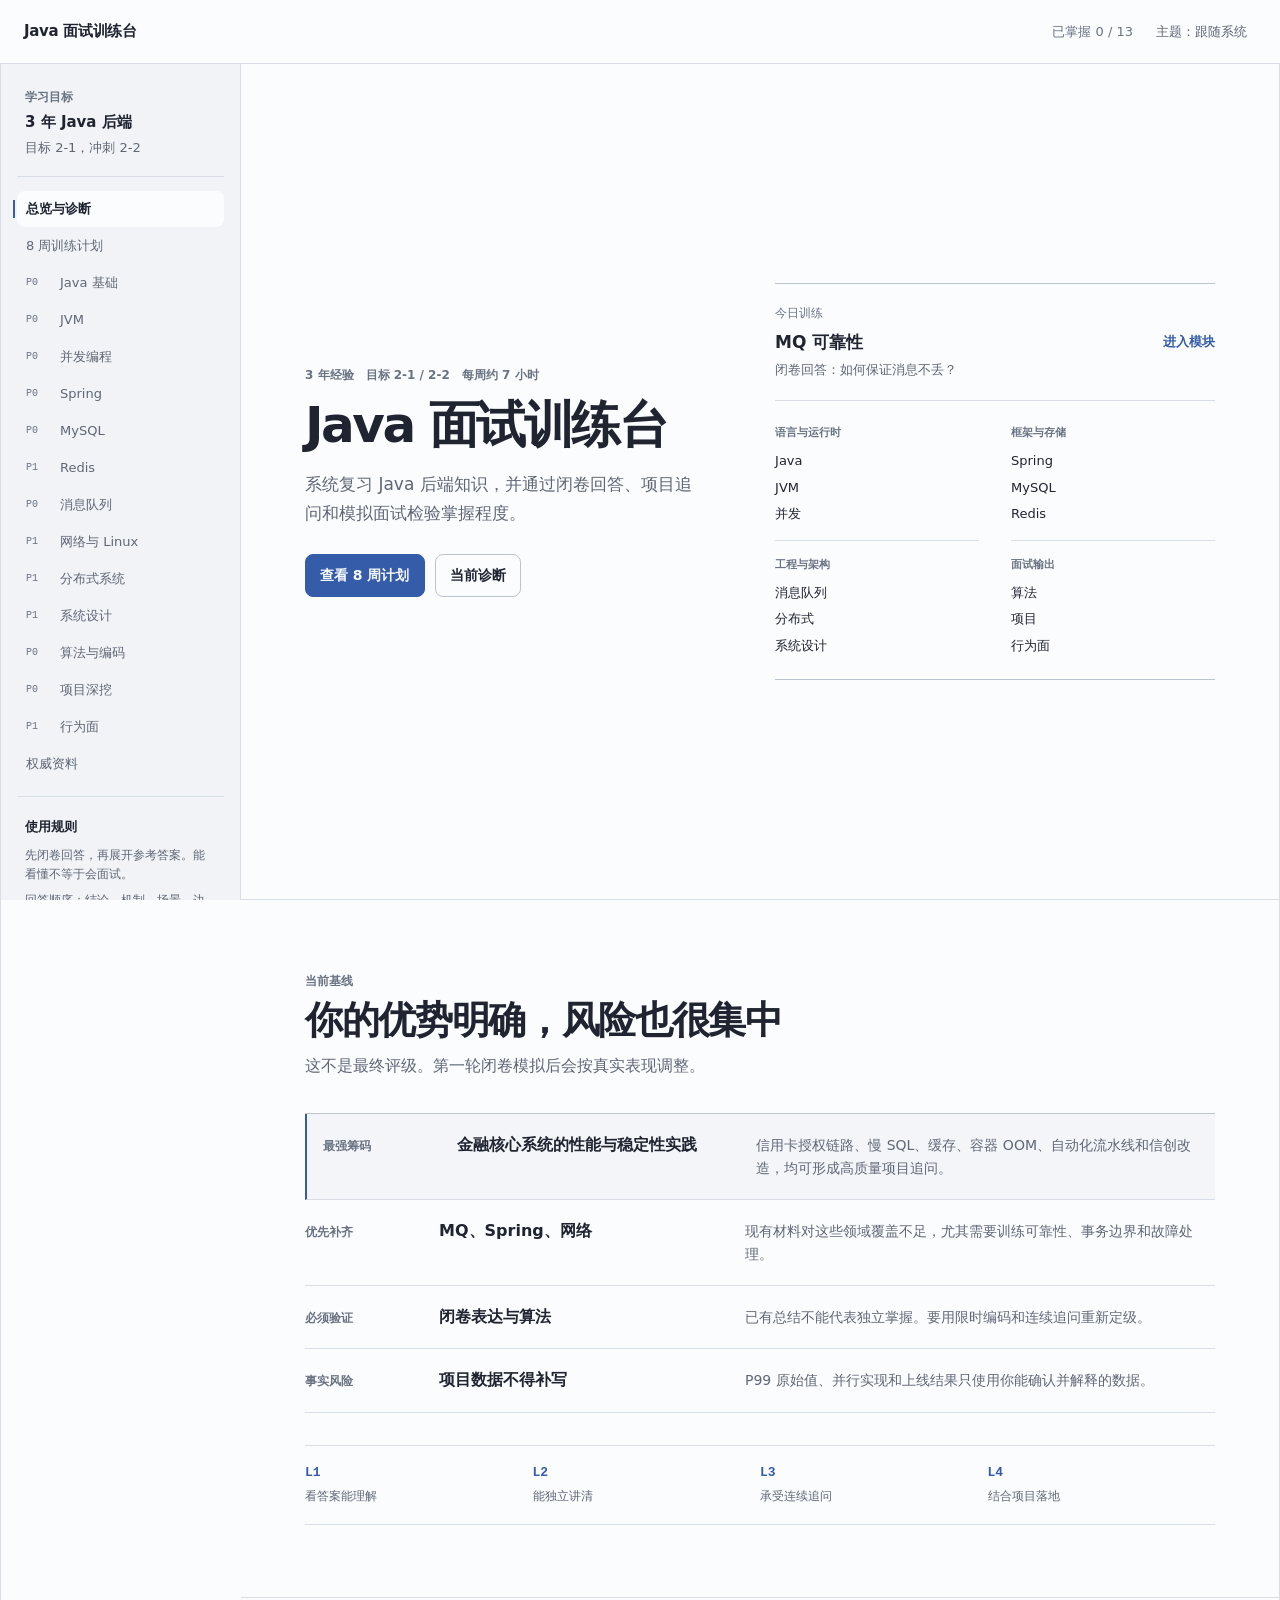
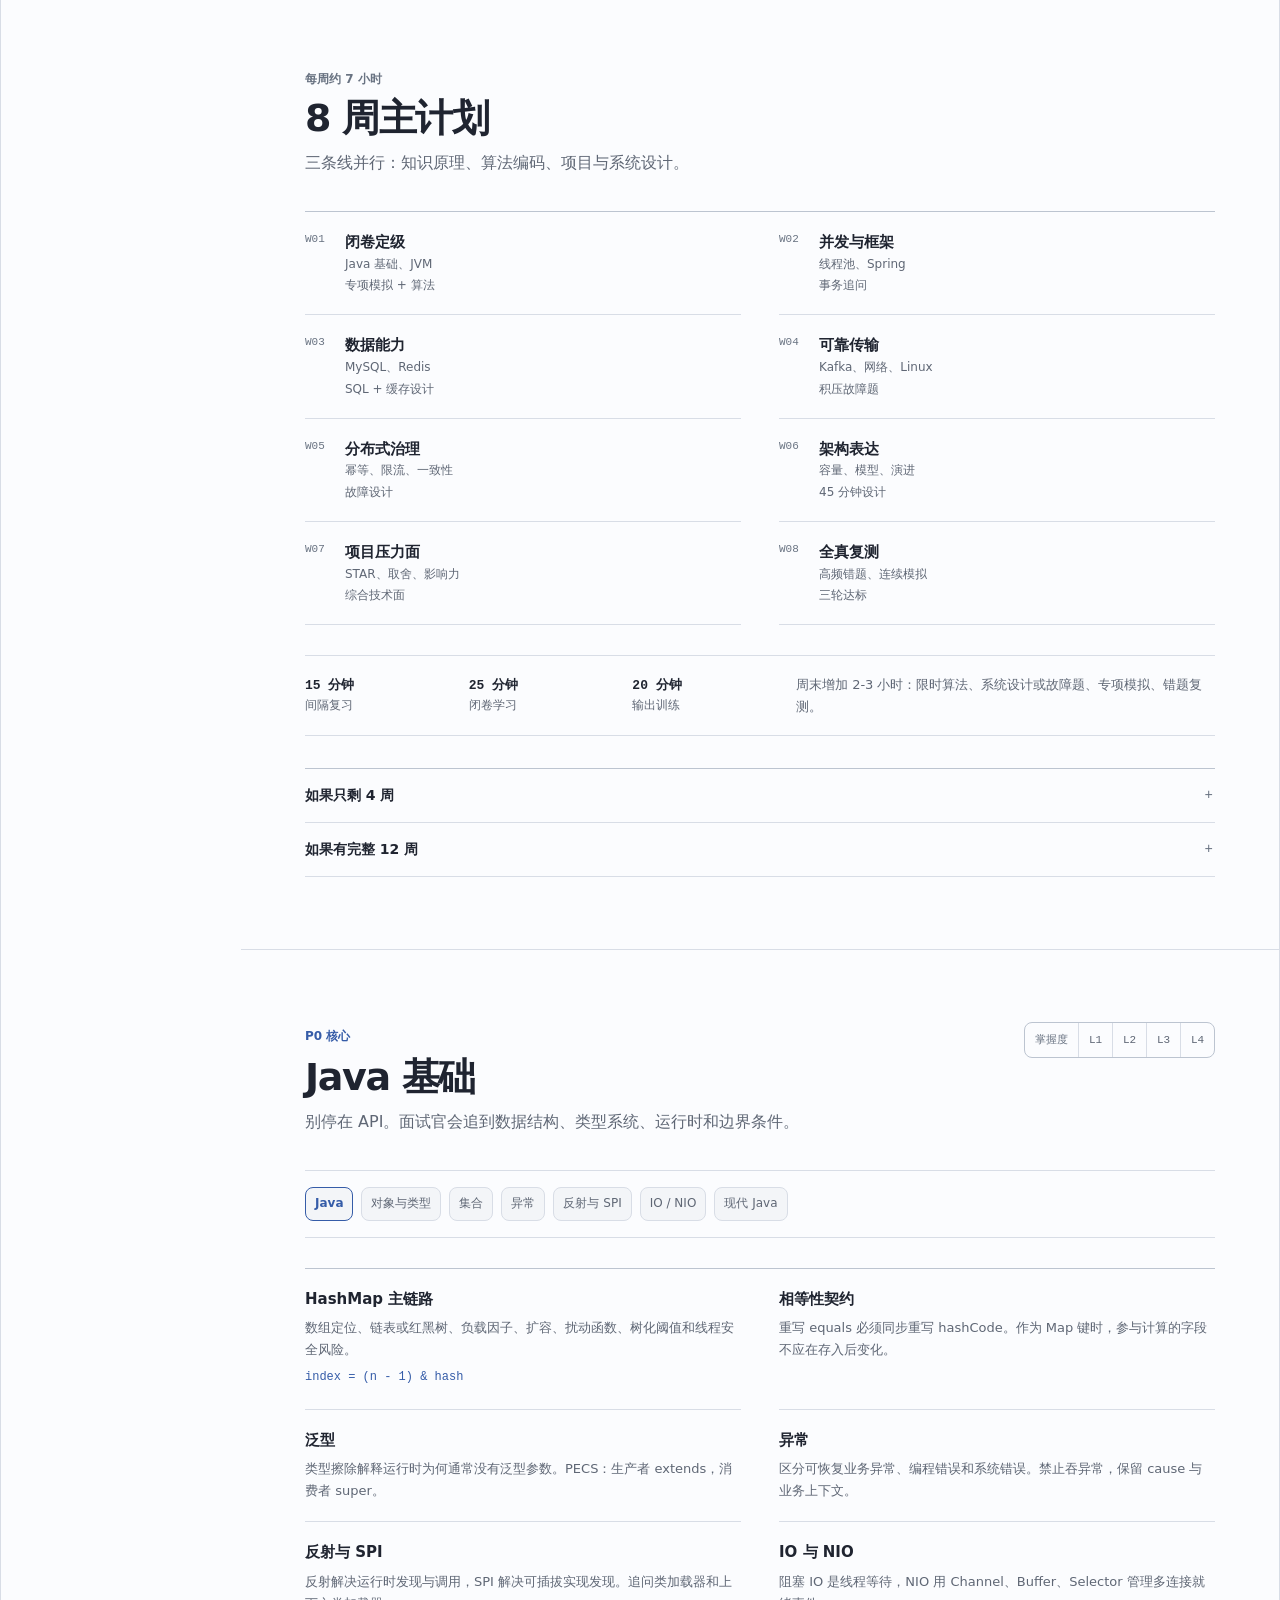
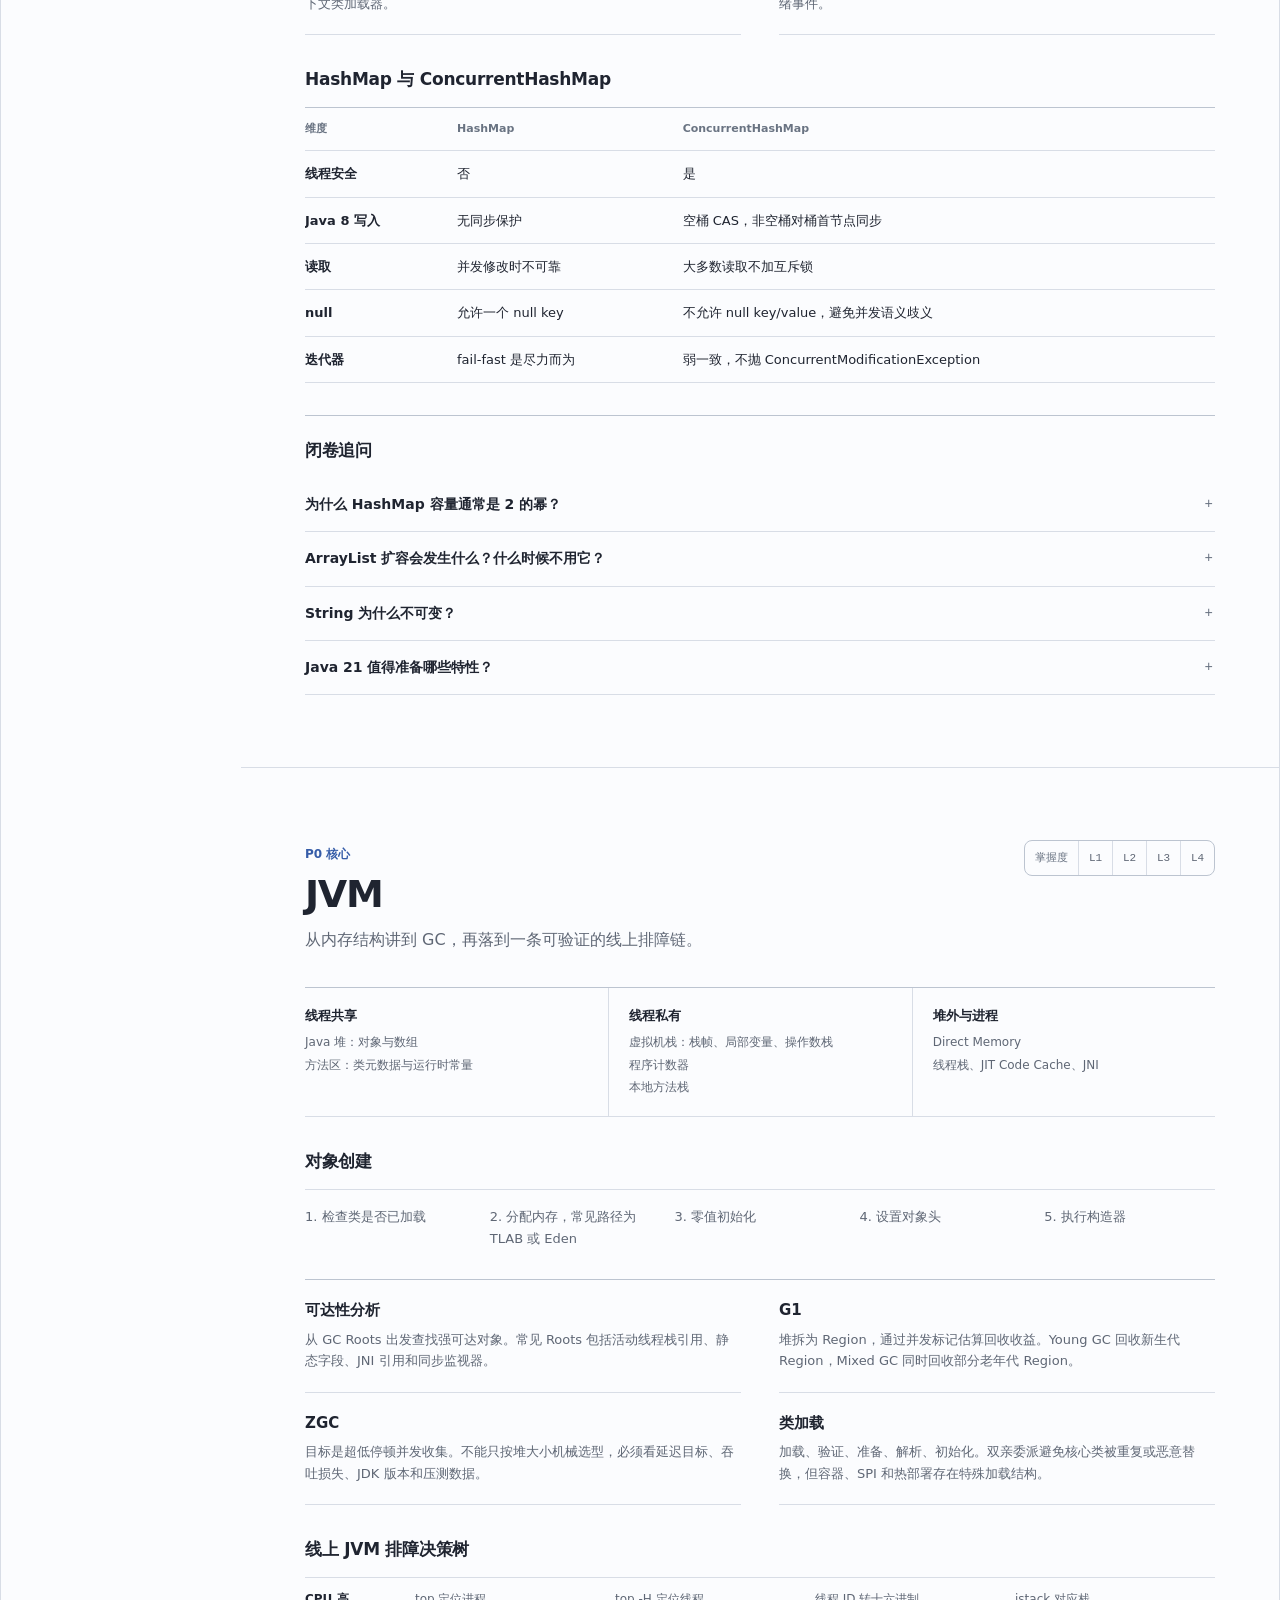
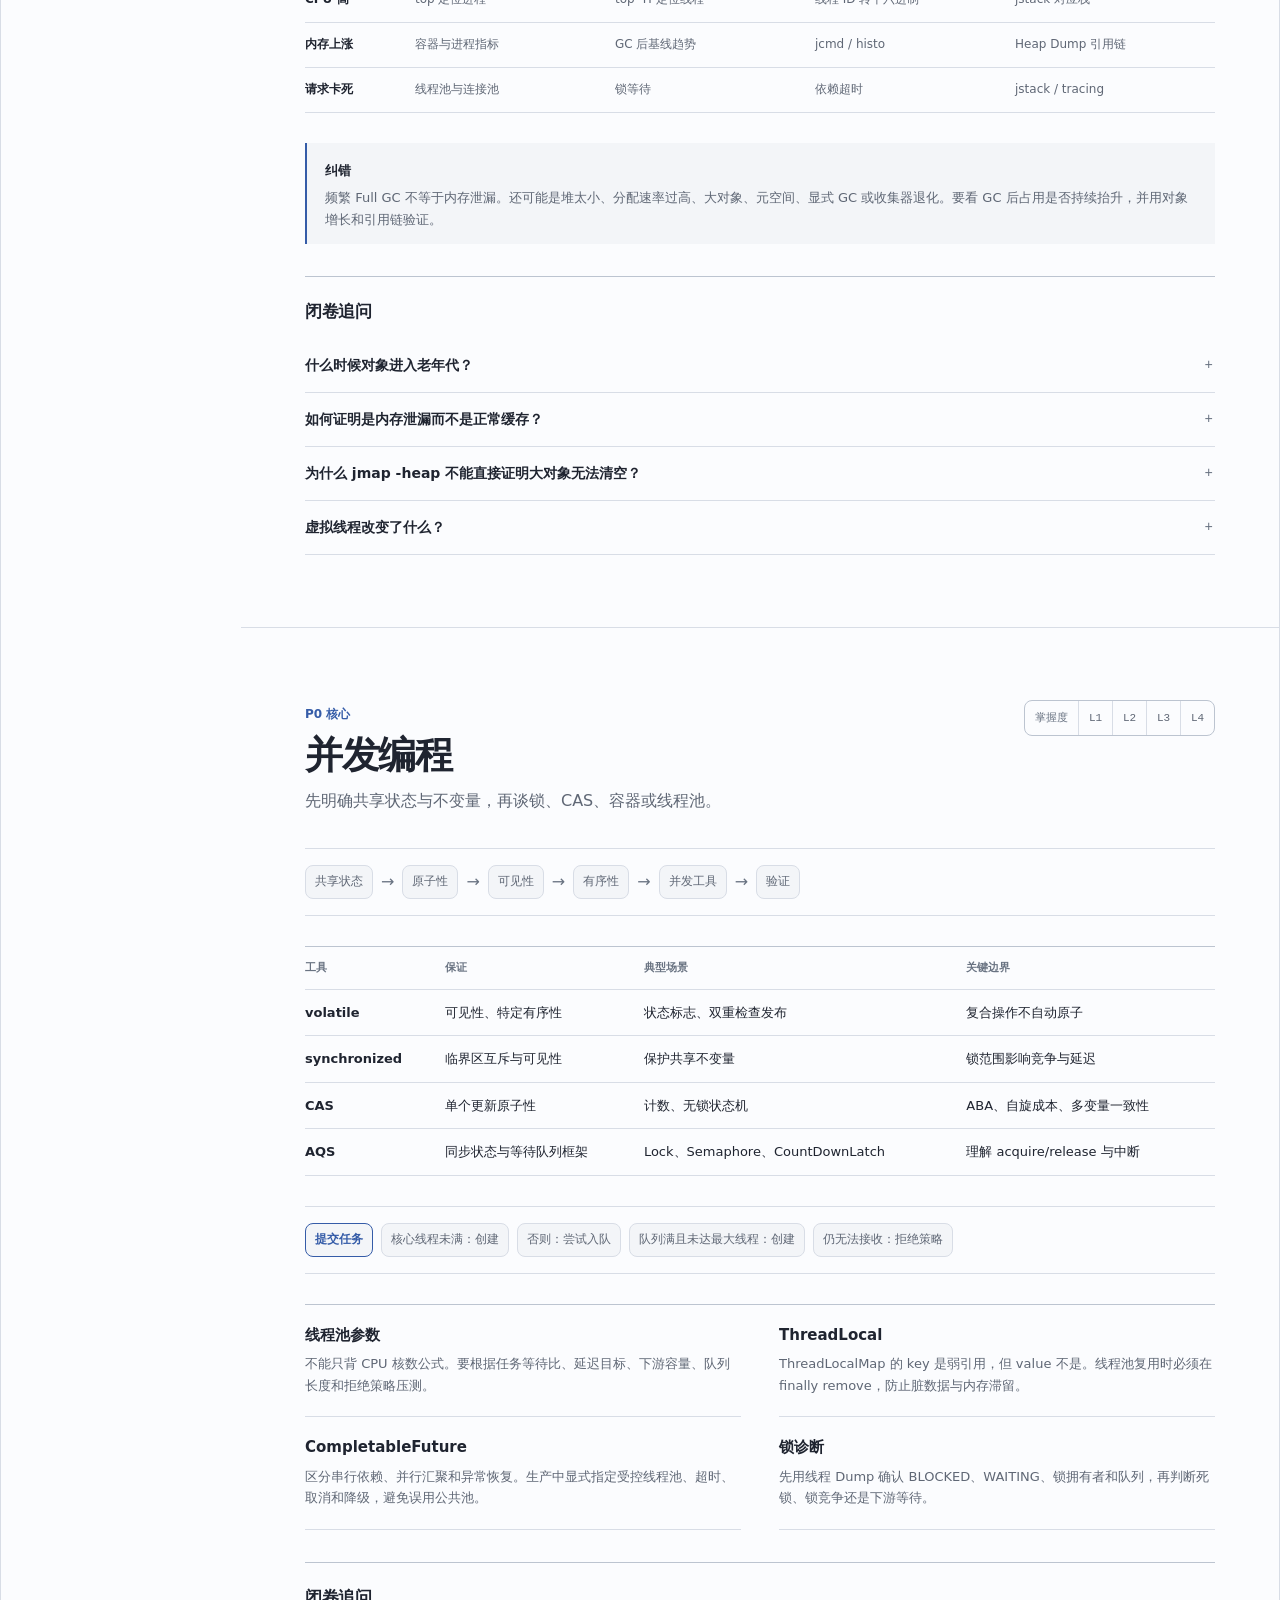
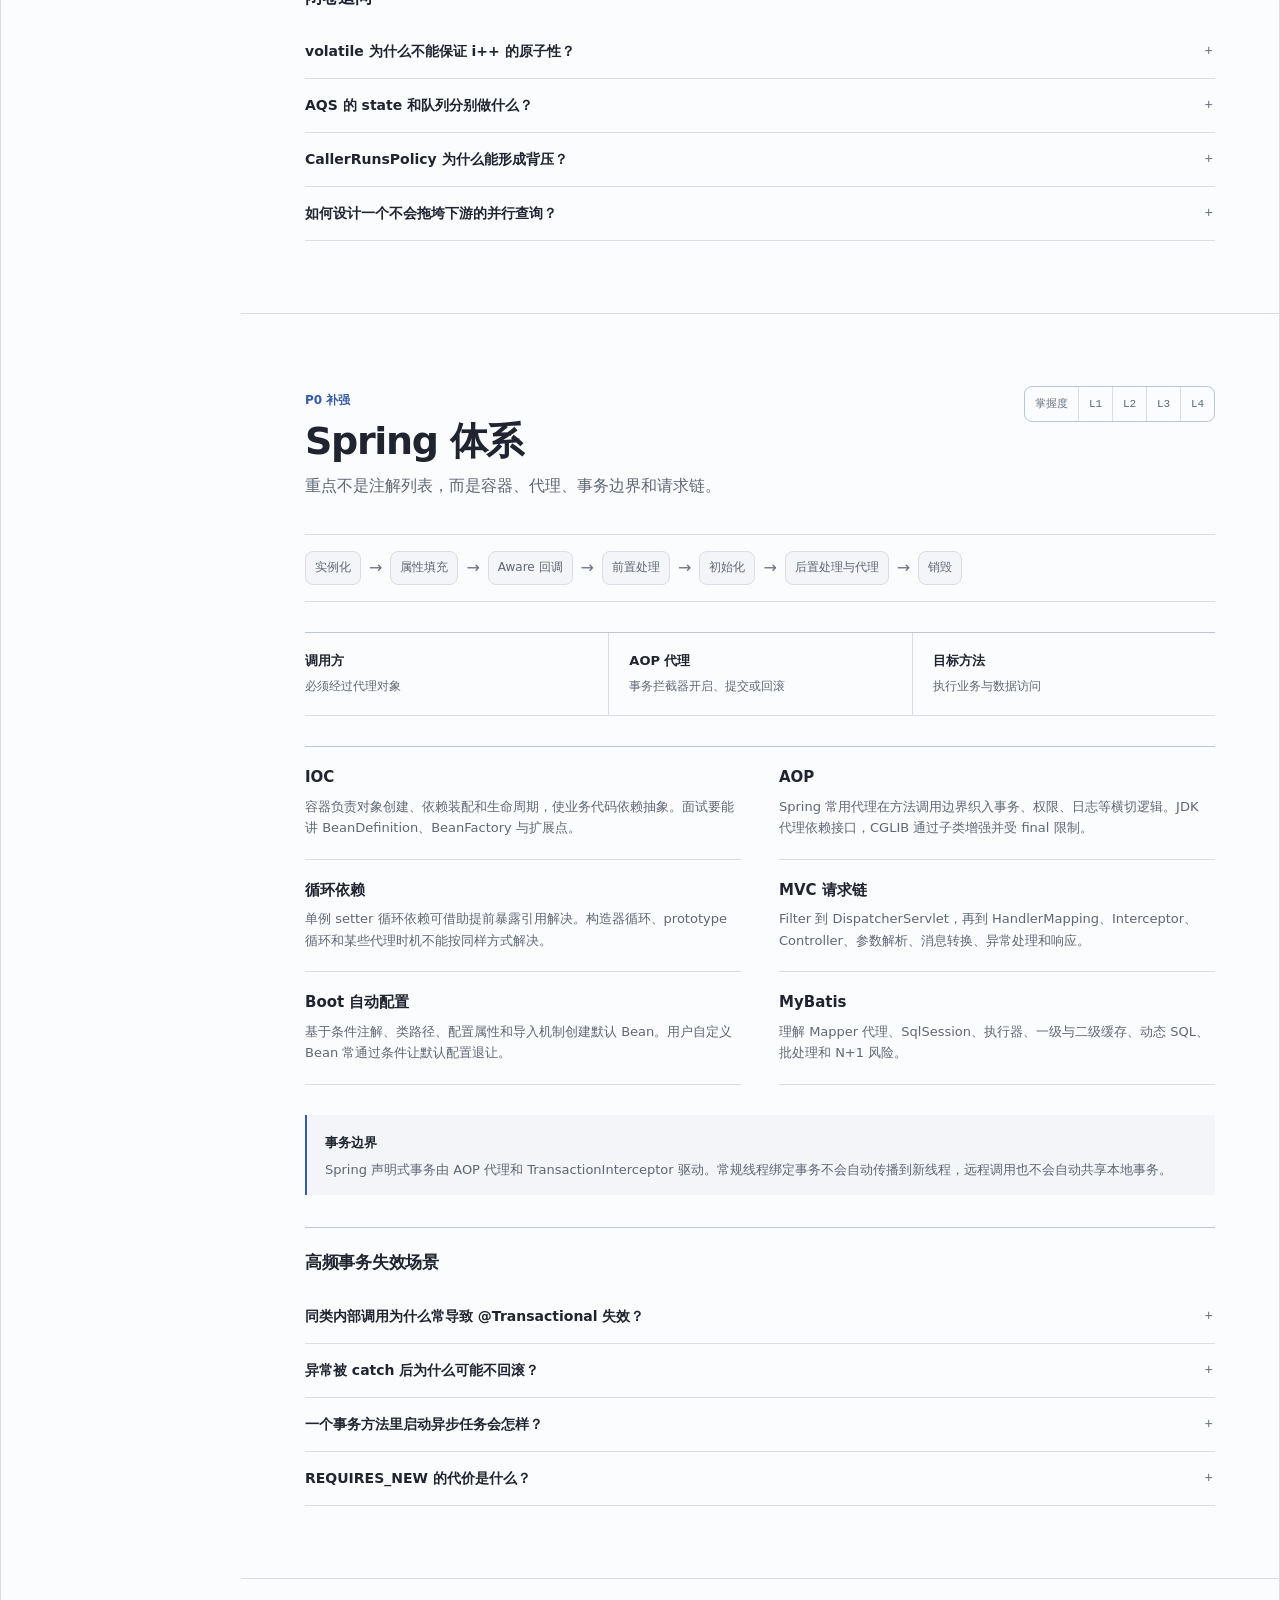
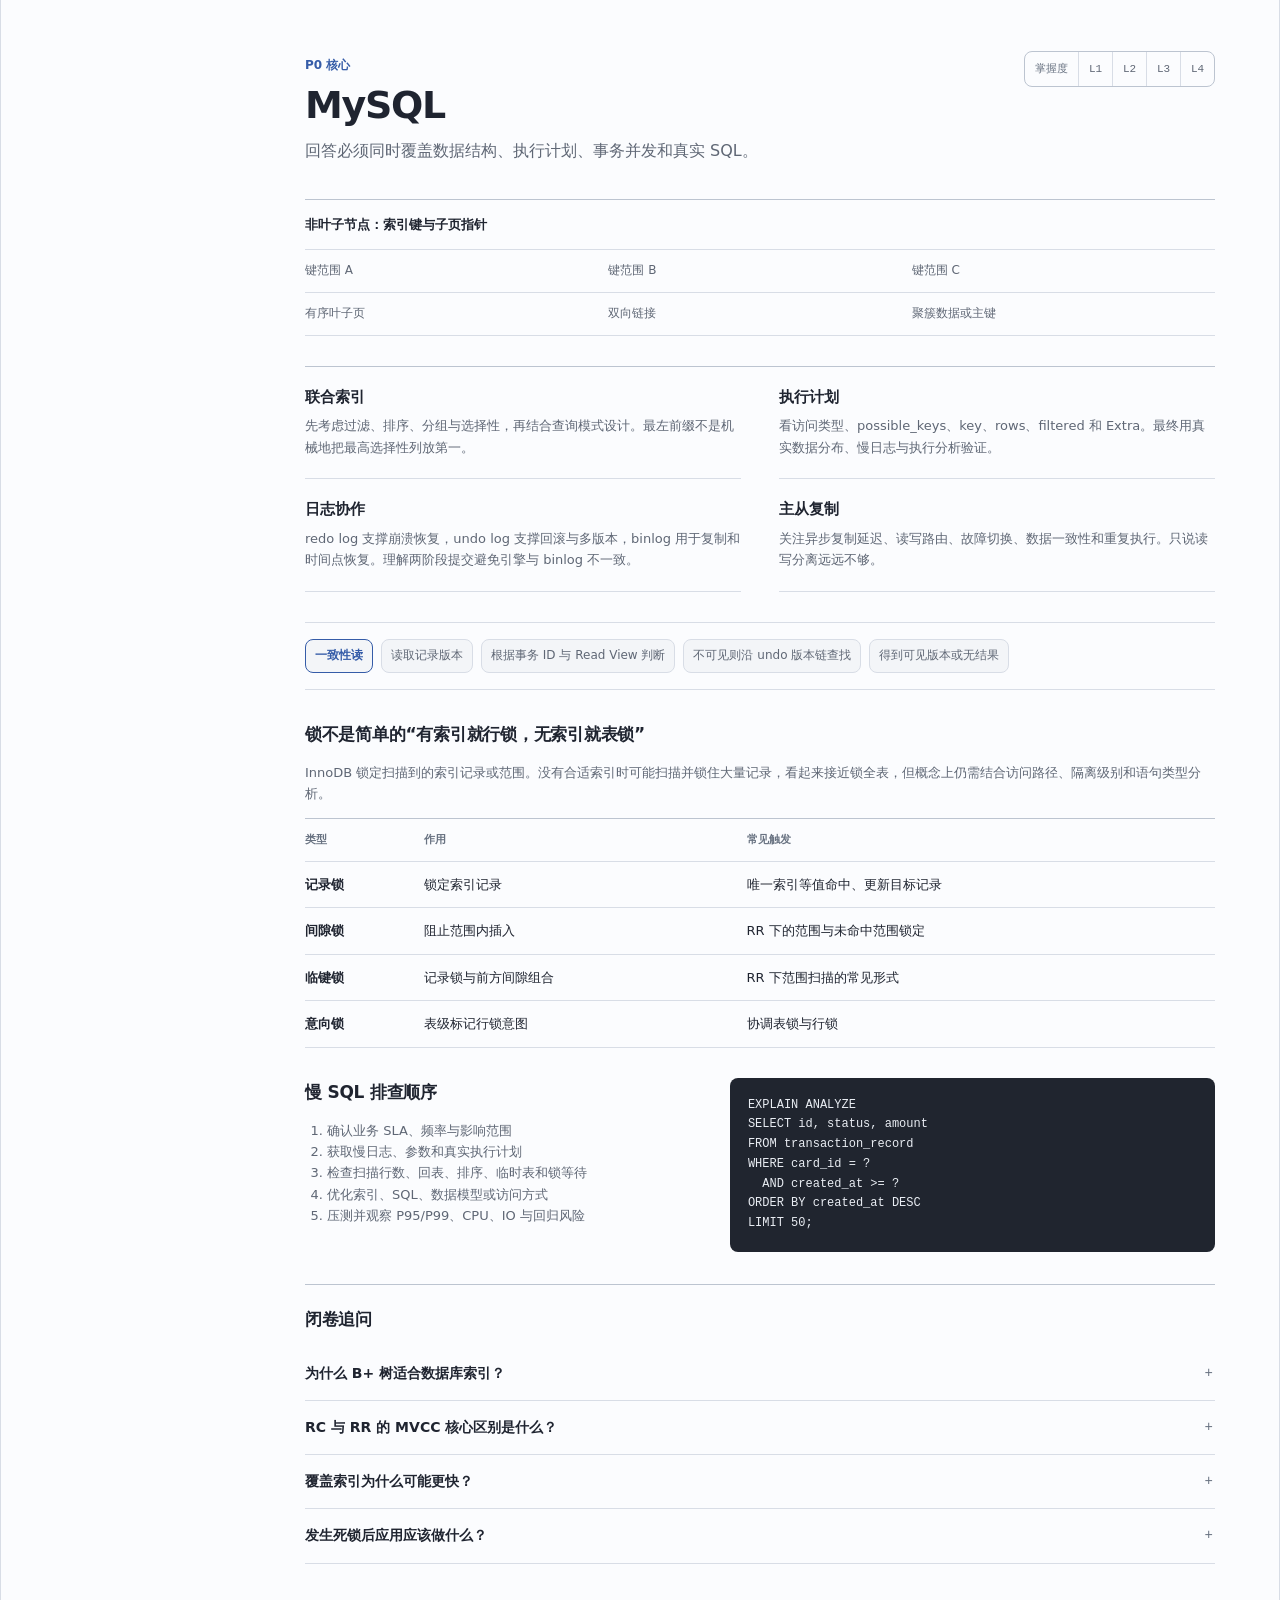
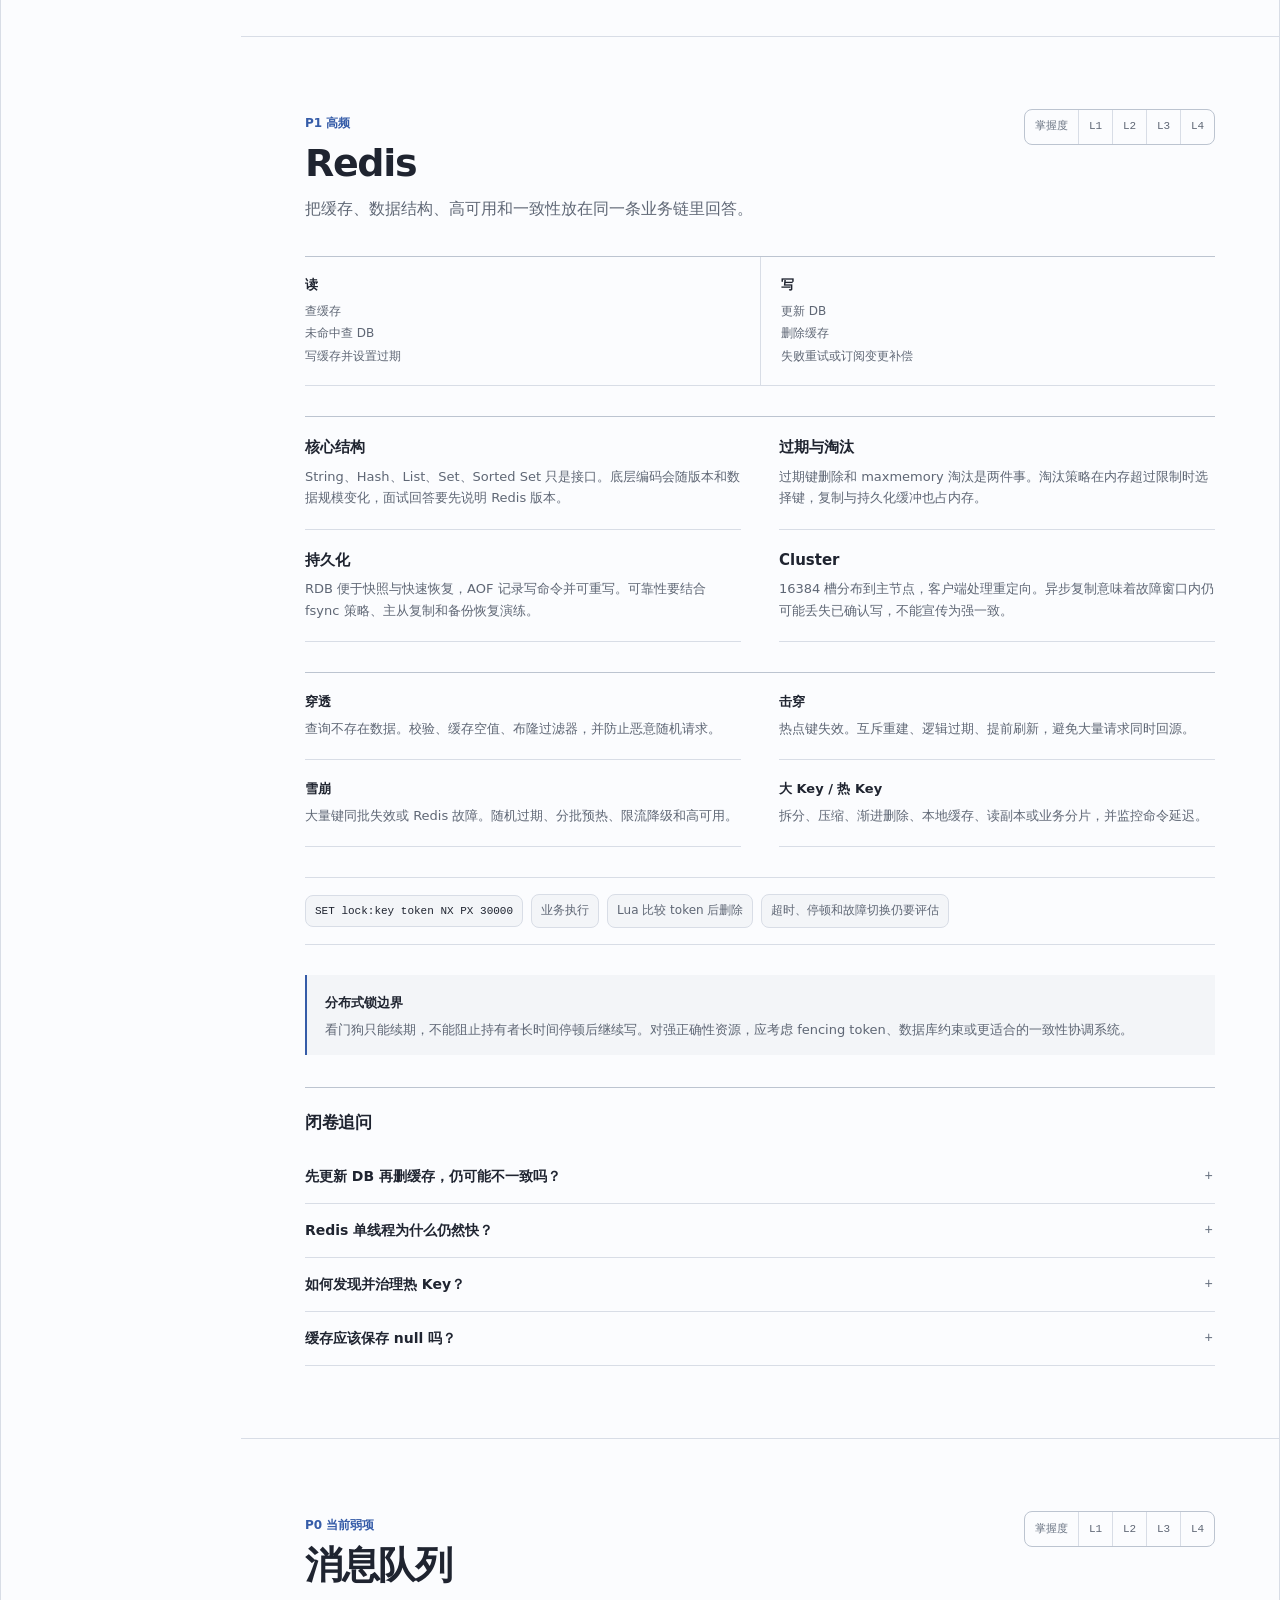
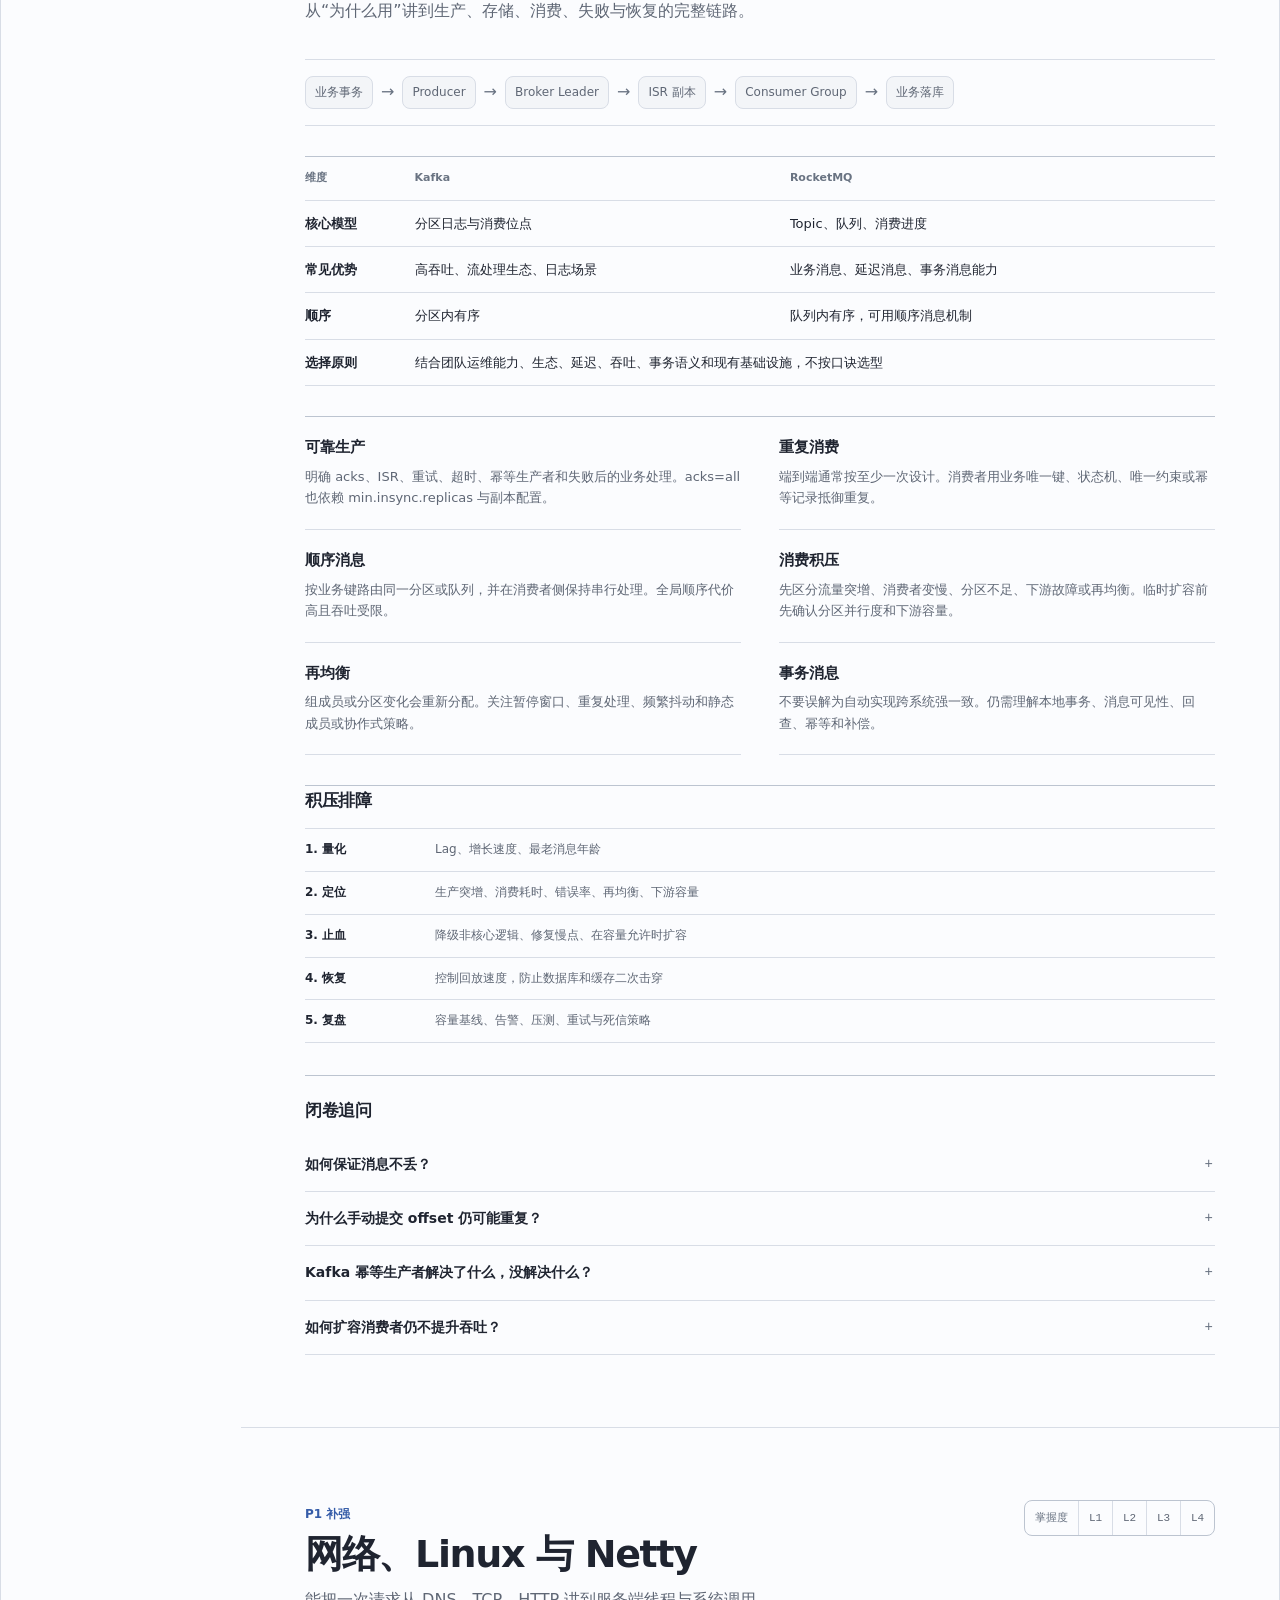
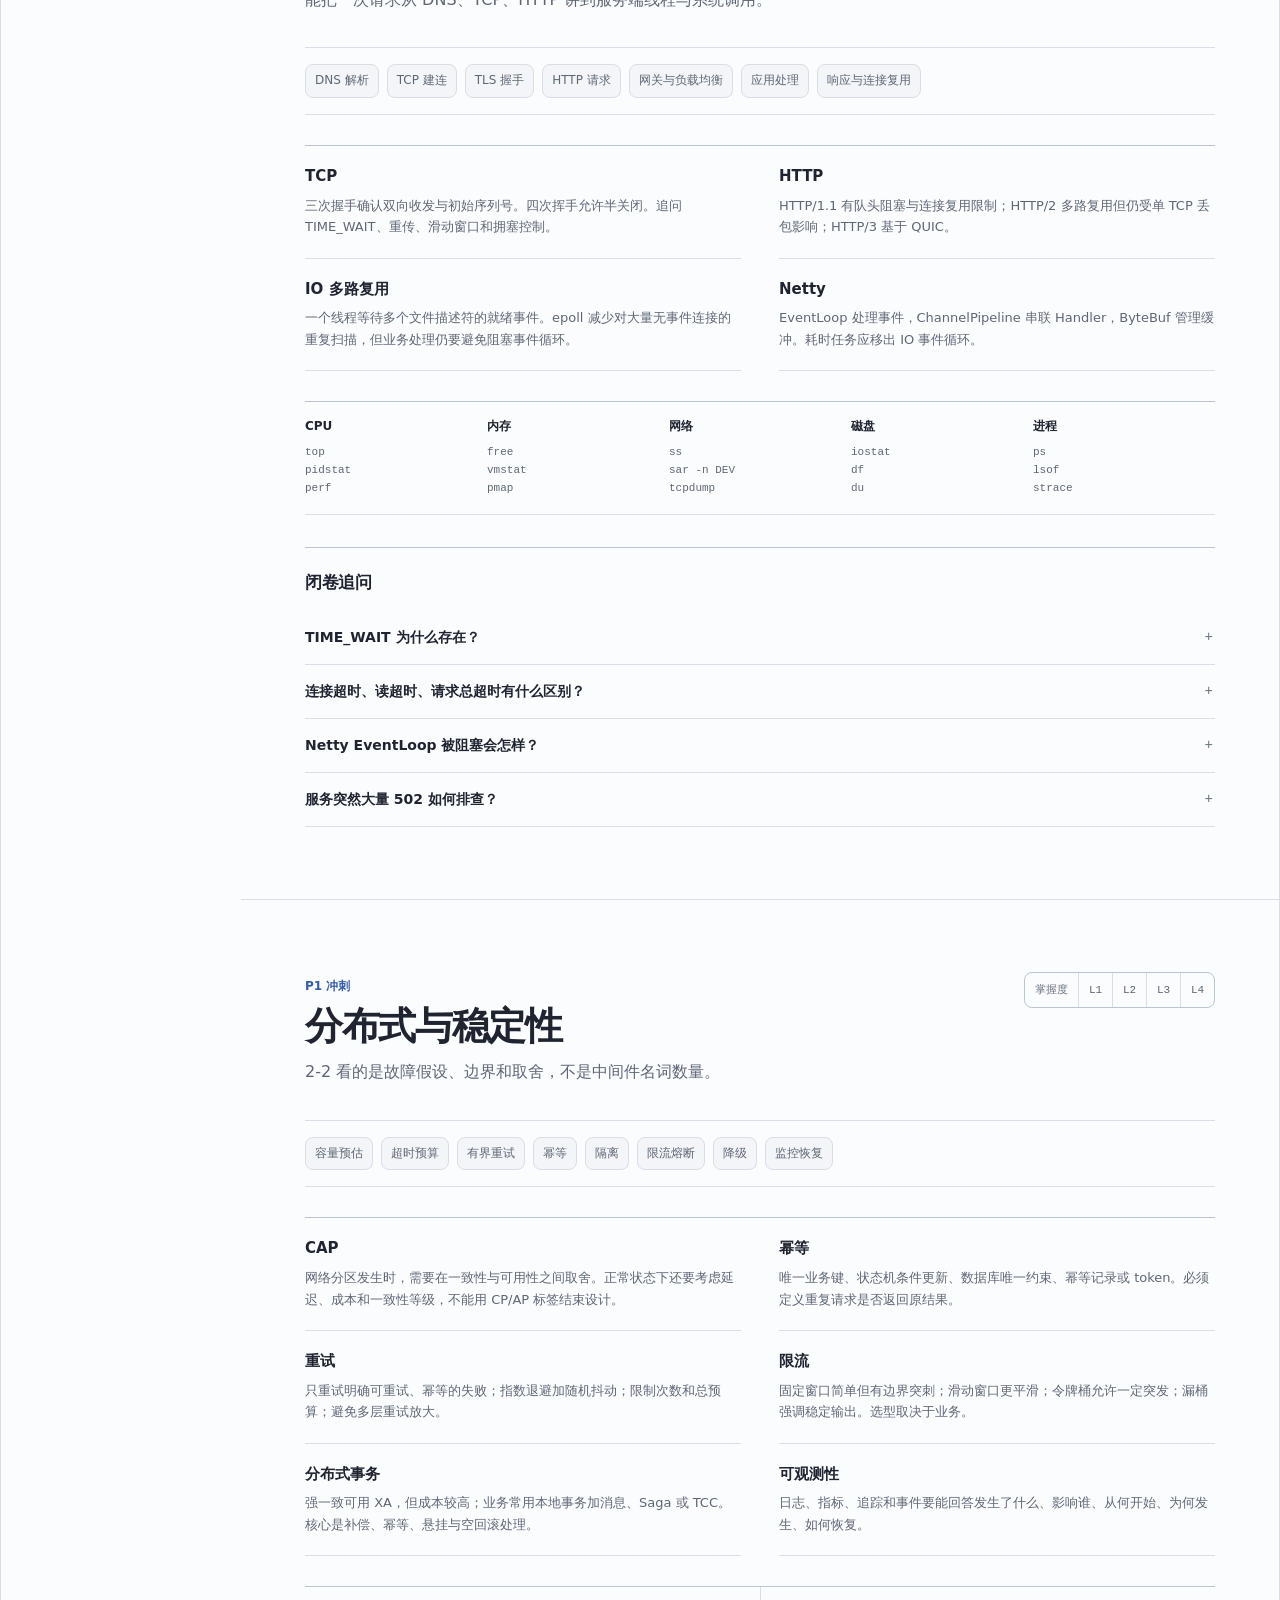
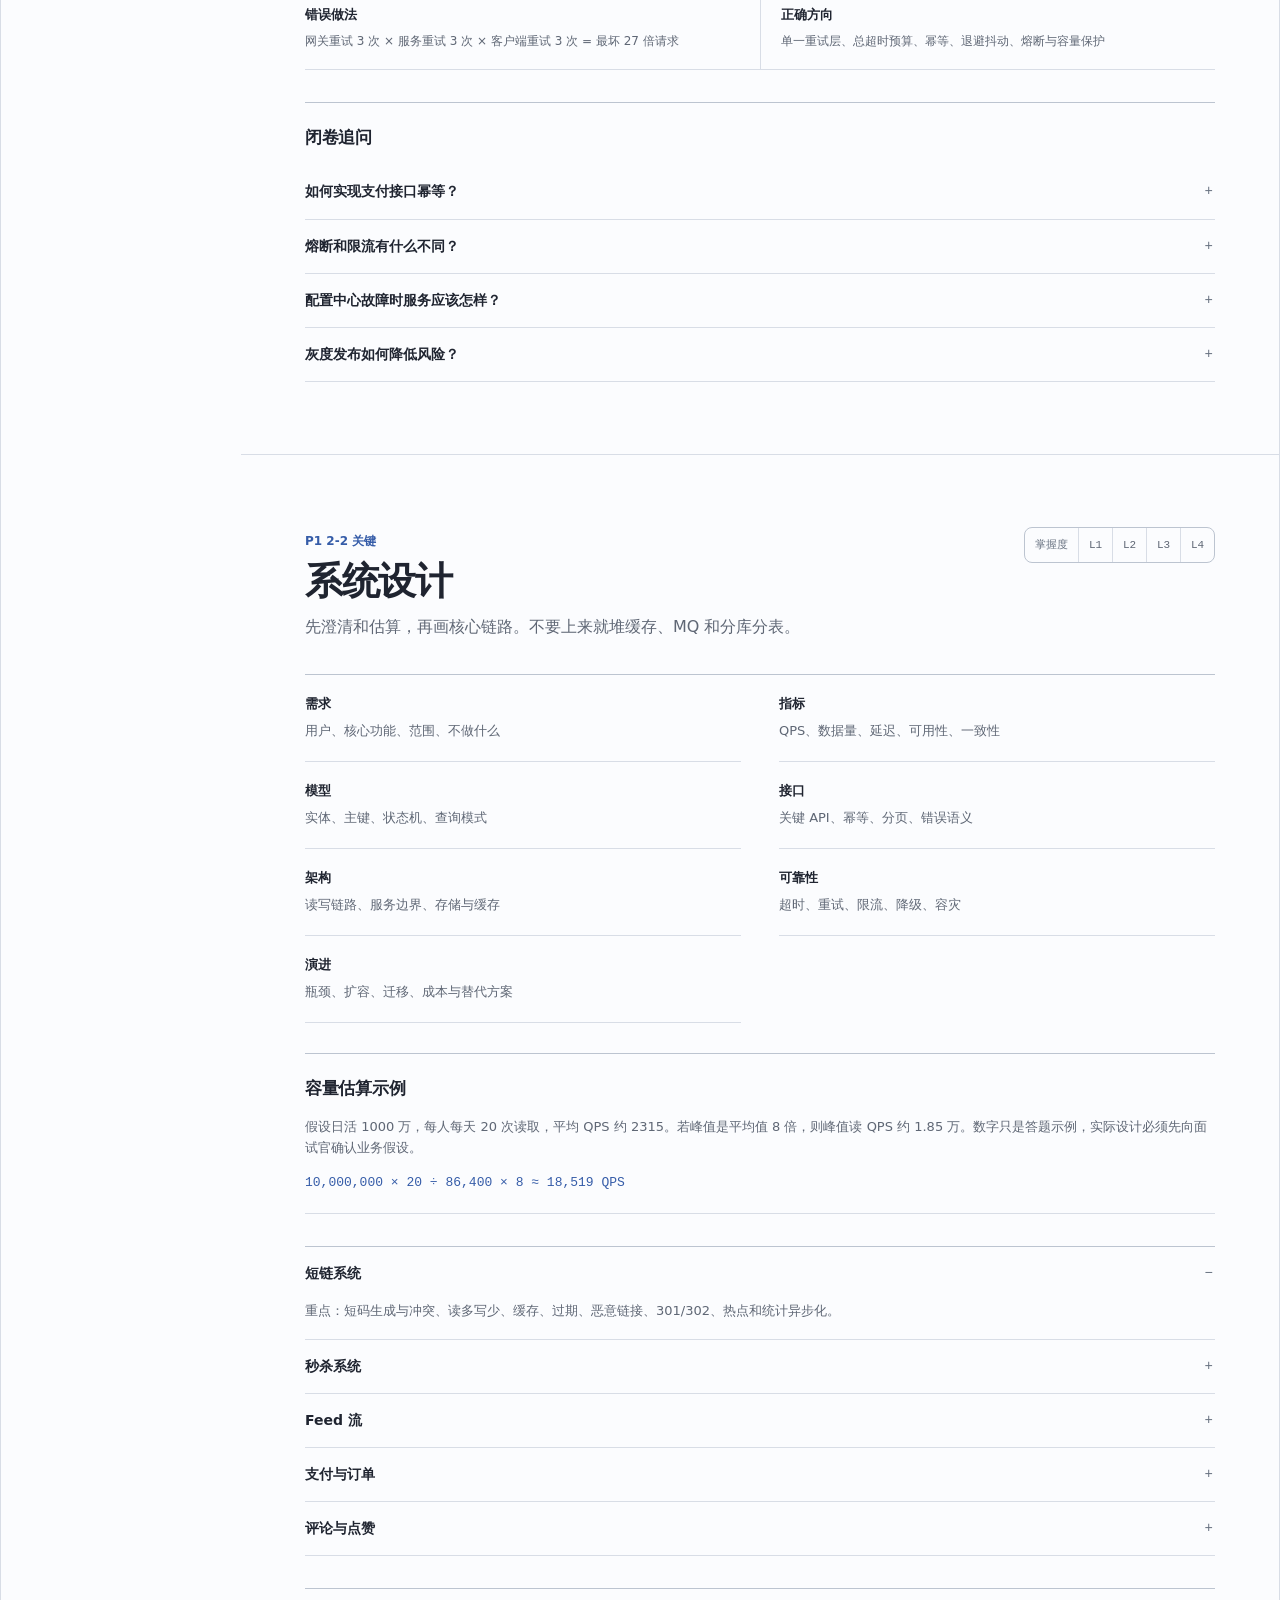
==== commit 6208a7ae: "Redesign training site as technical manual" ====
--- a/index.html
+++ b/index.html
@@ -14,7 +14,6 @@
   <header class="topbar">
     <button class="nav-toggle" id="nav-toggle" type="button" aria-controls="sidebar" aria-expanded="false">目录</button>
     <a class="brand" href="#overview" aria-label="返回训练台首页">
-      <span class="brand-mark" aria-hidden="true">J</span>
       <span>Java 面试训练台</span>
     </a>
     <div class="topbar-meta">
@@ -26,7 +25,7 @@
   <div class="app-shell">
     <aside class="sidebar" id="sidebar" aria-label="复习目录">
       <div class="profile-block">
-        <p class="kicker">目标画像</p>
+        <p class="kicker">学习目标</p>
         <strong>3 年 Java 后端</strong>
         <span>目标 2-1，冲刺 2-2</span>
       </div>
@@ -53,36 +52,39 @@
       <div class="sidebar-note">
         <strong>使用规则</strong>
         <p>先闭卷回答，再展开参考答案。能看懂不等于会面试。</p>
+        <p>回答顺序：结论、机制、场景、边界、项目。</p>
       </div>
+      <button class="reset-button" id="reset-progress" type="button">清空本地进度</button>
     </aside>
 
     <main id="main-content" tabindex="-1">
       <section class="hero section" id="overview">
         <div class="hero-copy">
-          <p class="kicker">1-3 个月备战</p>
-          <h1><span>把知识变成</span><span>面试现场的答案</span></h1>
-          <p class="hero-lead">从原理、工程判断到项目追问，按真实面试标准训练。</p>
+          <p class="hero-meta">3 年经验　目标 2-1 / 2-2　每周约 7 小时</p>
+          <h1>Java 面试训练台</h1>
+          <p class="hero-lead">系统复习 Java 后端知识，并通过闭卷回答、项目追问和模拟面试检验掌握程度。</p>
           <div class="hero-actions">
-            <a class="primary-action" href="#diagnosis">查看当前诊断</a>
-            <a class="secondary-action" href="#plan">开始 8 周计划</a>
+            <a class="primary-action" href="#plan">查看 8 周计划</a>
+            <a class="secondary-action" href="#diagnosis">当前诊断</a>
           </div>
         </div>
 
-        <div class="hero-map" aria-label="Java 后端面试知识地图">
-          <a class="map-core" href="#overview">通过面试</a>
-          <a class="map-node node-java" href="#java">Java</a>
-          <a class="map-node node-jvm" href="#jvm">JVM</a>
-          <a class="map-node node-concurrency" href="#concurrency">并发</a>
-          <a class="map-node node-spring" href="#spring">Spring</a>
-          <a class="map-node node-data" href="#mysql">存储</a>
-          <a class="map-node node-mq" href="#mq">MQ</a>
-          <a class="map-node node-distributed" href="#distributed">分布式</a>
-          <a class="map-node node-design" href="#design">设计</a>
-          <a class="map-node node-project" href="#project">项目</a>
-          <span class="map-line line-1"></span>
-          <span class="map-line line-2"></span>
-          <span class="map-line line-3"></span>
-          <span class="map-line line-4"></span>
+        <div class="hero-workbench">
+          <div class="today-training">
+            <div>
+              <span>今日训练</span>
+              <strong id="today-topic">MQ 可靠性</strong>
+              <p id="today-task">闭卷回答：如何保证消息不丢？</p>
+            </div>
+            <a id="today-link" href="#mq">进入模块</a>
+          </div>
+
+          <nav class="knowledge-index" aria-label="Java 后端面试知识地图">
+            <div><strong>语言与运行时</strong><a href="#java">Java</a><a href="#jvm">JVM</a><a href="#concurrency">并发</a></div>
+            <div><strong>框架与存储</strong><a href="#spring">Spring</a><a href="#mysql">MySQL</a><a href="#redis">Redis</a></div>
+            <div><strong>工程与架构</strong><a href="#mq">消息队列</a><a href="#distributed">分布式</a><a href="#design">系统设计</a></div>
+            <div><strong>面试输出</strong><a href="#algorithm">算法</a><a href="#project">项目</a><a href="#behavior">行为面</a></div>
+          </nav>
         </div>
       </section>
 
@@ -689,24 +691,11 @@
       </section>
     </main>
 
-    <aside class="study-rail" aria-label="今日训练建议">
-      <div class="rail-card">
-        <p class="kicker">今日训练</p>
-        <strong id="today-topic">MQ 可靠性</strong>
-        <p id="today-task">闭卷回答：如何保证消息不丢？</p>
-        <a href="#mq">进入模块</a>
-      </div>
-      <div class="rail-card compact">
-        <strong>面试回答结构</strong>
-        <ol><li>先给结论</li><li>解释机制</li><li>联系场景</li><li>说明边界</li><li>落到项目</li></ol>
-      </div>
-      <button class="reset-button" id="reset-progress" type="button">清空本地进度</button>
-    </aside>
   </div>
 
   <footer>
     <strong>Java 面试训练台</strong>
-    <p>先证明，再结论。先边界，再方案。</p>
+    <p>内容以闭卷表达和项目验证为准。</p>
     <button class="print-button" type="button" id="print-page">打印复习资料</button>
   </footer>
 
--- a/styles.css
+++ b/styles.css
@@ -1,53 +1,59 @@
 :root {
   color-scheme: light;
-  --bg: #f4f5f8;
-  --surface: #ffffff;
-  --surface-2: #e9ebf2;
-  --surface-3: #dde1ec;
-  --text: #172033;
-  --muted: #5f6879;
-  --border: #cfd4df;
-  --accent: #3157d5;
-  --accent-strong: #2443aa;
-  --accent-soft: #e3e9ff;
-  --accent-text: #17358f;
-  --success: #257358;
-  --success-soft: #e0f2ea;
-  --warning: #9a551b;
-  --warning-soft: #f8eadb;
-  --danger: #a23e46;
-  --danger-soft: #f8e3e5;
-  --code-bg: #1c2434;
-  --code-text: #e9edf7;
-  --shadow: 0 18px 48px rgba(31, 43, 72, 0.1);
-  --radius: 14px;
-  --topbar-height: 68px;
-  --sidebar-width: 248px;
-  --rail-width: 238px;
+  --page: #f5f7fa;
+  --sidebar: #f1f3f6;
+  --surface: #fbfcfe;
+  --surface-subtle: #f3f5f8;
+  --surface-hover: #e9edf3;
+  --text: #1f2430;
+  --text-soft: #5f6775;
+  --text-faint: #697382;
+  --line: #d8dde6;
+  --line-strong: #bcc4d0;
+  --accent: #355ca8;
+  --accent-hover: #294b8c;
+  --accent-soft: #e7edf8;
+  --success: #2f6c56;
+  --success-soft: #e5f0eb;
+  --warning: #8a5a26;
+  --warning-soft: #f4ece1;
+  --danger: #8c4650;
+  --danger-soft: #f4e8ea;
+  --code: #20252f;
+  --code-text: #e9edf3;
+  --shadow-float: 0 16px 40px rgba(31, 36, 48, 0.14);
+  --radius: 8px;
+  --topbar-height: 64px;
+  --sidebar-width: 240px;
+  --content-width: 1040px;
+  --font-sans: -apple-system, BlinkMacSystemFont, "SF Pro Text", "PingFang SC", "Microsoft YaHei", system-ui, sans-serif;
+  --font-mono: "SFMono-Regular", "Cascadia Code", Consolas, monospace;
 }
 
 [data-theme="dark"] {
   color-scheme: dark;
-  --bg: #11141b;
-  --surface: #191e28;
-  --surface-2: #222936;
-  --surface-3: #2d3544;
-  --text: #eef1f7;
-  --muted: #aab2c1;
-  --border: #394252;
-  --accent: #7f9cff;
-  --accent-strong: #a4b7ff;
-  --accent-soft: #273252;
-  --accent-text: #d8e0ff;
-  --success: #78c9a7;
-  --success-soft: #203b34;
-  --warning: #e8ad72;
-  --warning-soft: #493521;
-  --danger: #f09aa1;
-  --danger-soft: #4a292d;
-  --code-bg: #0d1016;
-  --code-text: #edf0f6;
-  --shadow: 0 18px 48px rgba(0, 0, 0, 0.24);
+  --page: #15181f;
+  --sidebar: #181c24;
+  --surface: #1d212a;
+  --surface-subtle: #222731;
+  --surface-hover: #2a303c;
+  --text: #edf0f5;
+  --text-soft: #b0b7c2;
+  --text-faint: #8f98a7;
+  --line: #343b48;
+  --line-strong: #4a5363;
+  --accent: #9ab6ee;
+  --accent-hover: #b3c9f4;
+  --accent-soft: #28344b;
+  --success: #8ac7ae;
+  --success-soft: #243b34;
+  --warning: #ddb37e;
+  --warning-soft: #403426;
+  --danger: #e3a0a8;
+  --danger-soft: #442d31;
+  --code: #11141a;
+  --code-text: #edf0f5;
+  --shadow-float: 0 18px 44px rgba(7, 9, 13, 0.34);
 }
 
 * {
@@ -61,17 +67,12 @@
 
 body {
   margin: 0;
-  background: var(--bg);
+  background: var(--page);
   color: var(--text);
-  font-family: "Avenir Next", "SF Pro Text", "PingFang SC", "Microsoft YaHei", system-ui, sans-serif;
+  font-family: var(--font-sans);
   font-size: 16px;
-  line-height: 1.7;
+  line-height: 1.65;
   text-rendering: optimizeLegibility;
-}
-
-button,
-a {
-  -webkit-tap-highlight-color: transparent;
 }
 
 button,
@@ -81,26 +82,37 @@
   font: inherit;
 }
 
+button,
+a {
+  -webkit-tap-highlight-color: transparent;
+}
+
+a {
+  color: inherit;
+}
+
 button:focus-visible,
 a:focus-visible,
 summary:focus-visible {
-  outline: 3px solid var(--accent);
+  outline: 2px solid var(--accent);
   outline-offset: 3px;
 }
 
-a {
-  color: inherit;
+button:active,
+.primary-action:active,
+.secondary-action:active {
+  transform: translateY(1px);
 }
 
 .skip-link {
   position: fixed;
+  z-index: 50;
+  top: -72px;
   left: 16px;
-  top: -80px;
-  z-index: 100;
-  padding: 10px 14px;
-  border-radius: 8px;
+  padding: 9px 13px;
+  border-radius: var(--radius);
   background: var(--accent);
-  color: #f8faff;
+  color: #f7f9fc;
   text-decoration: none;
 }
 
@@ -110,50 +122,38 @@
 
 .topbar {
   position: sticky;
+  z-index: 20;
   top: 0;
-  z-index: 20;
   height: var(--topbar-height);
   display: grid;
-  grid-template-columns: var(--sidebar-width) 1fr var(--rail-width);
+  grid-template-columns: var(--sidebar-width) minmax(0, 1fr);
   align-items: center;
-  border-bottom: 1px solid var(--border);
-  background: color-mix(in srgb, var(--bg) 90%, transparent);
-  backdrop-filter: blur(18px);
-  -webkit-backdrop-filter: blur(18px);
+  border-bottom: 1px solid var(--line);
+  background: color-mix(in srgb, var(--surface) 94%, transparent);
+  backdrop-filter: blur(12px);
+  -webkit-backdrop-filter: blur(12px);
 }
 
 .brand {
-  display: inline-flex;
-  align-items: center;
-  gap: 10px;
   width: fit-content;
-  margin-left: 28px;
-  font-weight: 700;
+  margin-left: 24px;
+  color: var(--text);
+  font-size: 15px;
+  font-weight: 720;
+  letter-spacing: -0.02em;
   text-decoration: none;
-  letter-spacing: -0.02em;
-}
-
-.brand-mark {
-  display: inline-grid;
-  place-items: center;
-  width: 34px;
-  height: 34px;
-  border-radius: 10px;
-  background: var(--accent);
-  color: #f8faff;
-  font-family: "SFMono-Regular", Consolas, monospace;
-  font-weight: 700;
+  white-space: nowrap;
 }
 
 .topbar-meta {
-  grid-column: 3;
+  grid-column: 2;
   display: flex;
   align-items: center;
   justify-content: flex-end;
-  gap: 12px;
-  padding-right: 20px;
-  color: var(--muted);
-  font-size: 14px;
+  gap: 14px;
+  padding-right: 24px;
+  color: var(--text-faint);
+  font-size: 13px;
   white-space: nowrap;
 }
 
@@ -161,47 +161,44 @@
 .nav-toggle,
 .reset-button,
 .print-button {
-  border: 1px solid var(--border);
-  border-radius: 10px;
-  background: var(--surface);
-  color: var(--text);
+  border: 0;
+  border-radius: var(--radius);
+  background: transparent;
+  color: var(--text-soft);
   cursor: pointer;
-  transition: transform 160ms ease, border-color 160ms ease, background 160ms ease;
-}
-
-.text-button {
-  padding: 7px 10px;
+  transition: color 140ms ease, background 140ms ease, transform 100ms ease;
+}
+
+.text-button,
+.print-button {
+  padding: 7px 9px;
 }
 
 .text-button:hover,
 .nav-toggle:hover,
 .reset-button:hover,
 .print-button:hover {
-  border-color: var(--accent);
-  background: var(--accent-soft);
-}
-
-.text-button:active,
-.nav-toggle:active,
-.reset-button:active,
-.print-button:active,
-.primary-action:active,
-.secondary-action:active,
-.mastery-control button:active {
-  transform: translateY(1px);
+  background: var(--surface-hover);
+  color: var(--text);
 }
 
 .nav-toggle {
   display: none;
-  margin-left: 14px;
-  padding: 8px 11px;
+  min-width: 44px;
+  min-height: 40px;
+  margin-left: 12px;
+  padding: 7px 10px;
 }
 
 .app-shell {
   display: grid;
-  grid-template-columns: var(--sidebar-width) minmax(0, 1fr) var(--rail-width);
-  max-width: 1680px;
+  grid-template-columns: var(--sidebar-width) minmax(0, 1fr);
+  max-width: calc(var(--sidebar-width) + var(--content-width));
+  min-height: calc(100dvh - var(--topbar-height));
   margin: 0 auto;
+  border-right: 1px solid var(--line);
+  border-left: 1px solid var(--line);
+  background: var(--surface);
 }
 
 .sidebar {
@@ -209,91 +206,116 @@
   top: var(--topbar-height);
   height: calc(100dvh - var(--topbar-height));
   overflow-y: auto;
-  border-right: 1px solid var(--border);
-  background: var(--bg);
-  padding: 24px 18px 48px;
+  padding: 24px 16px 36px;
+  border-right: 1px solid var(--line);
+  background: var(--sidebar);
 }
 
 .profile-block {
   display: flex;
   flex-direction: column;
   gap: 2px;
-  padding: 0 10px 18px;
-  border-bottom: 1px solid var(--border);
+  padding: 0 8px 18px;
+  border-bottom: 1px solid var(--line);
 }
 
 .profile-block strong {
-  font-size: 17px;
+  font-size: 15px;
 }
 
 .profile-block span {
-  color: var(--muted);
-  font-size: 14px;
-}
-
-.kicker {
+  color: var(--text-soft);
+  font-size: 13px;
+}
+
+.kicker,
+.hero-meta {
   margin: 0;
-  color: var(--accent);
-  font-family: "SFMono-Regular", Consolas, monospace;
-  font-size: 12px;
-  font-weight: 700;
-  letter-spacing: 0.08em;
-  text-transform: uppercase;
+  color: var(--text-faint);
+  font-size: 12px;
+  font-weight: 650;
 }
 
 .chapter-nav {
   display: flex;
   flex-direction: column;
-  gap: 2px;
-  padding: 16px 0;
+  gap: 1px;
+  padding: 14px 0;
 }
 
 .chapter-nav a {
+  position: relative;
   display: flex;
   align-items: center;
   gap: 8px;
-  min-height: 38px;
-  padding: 7px 10px;
-  border-radius: 9px;
-  color: var(--muted);
-  font-size: 14px;
+  min-height: 36px;
+  padding: 6px 9px;
+  border-radius: var(--radius);
+  color: var(--text-soft);
+  font-size: 13px;
   text-decoration: none;
-  transition: color 160ms ease, background 160ms ease;
+  transition: color 140ms ease, background 140ms ease;
 }
 
 .chapter-nav a span {
-  min-width: 28px;
-  color: var(--accent);
-  font-family: "SFMono-Regular", Consolas, monospace;
-  font-size: 11px;
-  font-weight: 700;
-}
-
-.chapter-nav a:hover,
+  min-width: 26px;
+  color: var(--text-faint);
+  font-family: var(--font-mono);
+  font-size: 10px;
+}
+
+.chapter-nav a:hover {
+  background: var(--surface-hover);
+  color: var(--text);
+}
+
 .chapter-nav a[aria-current="location"] {
-  background: var(--surface-2);
+  background: var(--surface);
   color: var(--text);
+  font-weight: 650;
+}
+
+.chapter-nav a[aria-current="location"]::before {
+  position: absolute;
+  top: 9px;
+  bottom: 9px;
+  left: -4px;
+  width: 2px;
+  background: var(--accent);
+  content: "";
 }
 
 .chapter-nav a[data-complete="true"]::after {
-  content: "L3+";
   margin-left: auto;
   color: var(--success);
-  font-family: "SFMono-Regular", Consolas, monospace;
-  font-size: 11px;
+  font-family: var(--font-mono);
+  font-size: 10px;
+  content: "L3+";
 }
 
 .sidebar-note {
-  padding: 14px;
-  border-radius: var(--radius);
-  background: var(--surface-2);
+  padding: 16px 8px 4px;
+  border-top: 1px solid var(--line);
+}
+
+.sidebar-note strong {
+  font-size: 13px;
 }
 
 .sidebar-note p {
-  margin: 5px 0 0;
-  color: var(--muted);
-  font-size: 13px;
+  margin: 7px 0 0;
+  color: var(--text-soft);
+  font-size: 12px;
   line-height: 1.55;
+}
+
+.reset-button {
+  width: 100%;
+  min-height: 40px;
+  margin-top: 12px;
+  padding: 8px 9px;
+  text-align: left;
+  font-size: 12px;
 }
 
 main {
@@ -302,44 +324,42 @@
 }
 
 .section {
-  padding: 88px clamp(28px, 5vw, 76px);
-  border-bottom: 1px solid var(--border);
+  padding: 72px clamp(28px, 5vw, 68px);
+  border-bottom: 1px solid var(--line);
 }
 
 .hero {
   min-height: calc(100dvh - var(--topbar-height));
   display: grid;
-  grid-template-columns: minmax(330px, 1fr) minmax(360px, 1fr);
+  grid-template-columns: minmax(370px, 0.95fr) minmax(390px, 1.05fr);
   align-items: center;
-  gap: clamp(28px, 4vw, 58px);
-  overflow: hidden;
+  gap: clamp(40px, 6vw, 72px);
+  padding-top: 52px;
+  padding-bottom: 52px;
 }
 
 .hero-copy h1 {
-  max-width: 650px;
-  margin: 14px 0 20px;
-  font-size: clamp(42px, 4vw, 58px);
-  line-height: 1.04;
-  letter-spacing: -0.055em;
-}
-
-.hero-copy h1 span {
-  display: block;
+  max-width: 560px;
+  margin: 14px 0 18px;
+  font-size: clamp(40px, 4vw, 50px);
+  line-height: 1.06;
+  letter-spacing: -0.05em;
   white-space: nowrap;
 }
 
 .hero-lead {
-  max-width: 28rem;
+  max-width: 36rem;
   margin: 0;
-  color: var(--muted);
-  font-size: 18px;
+  color: var(--text-soft);
+  font-size: 17px;
+  line-height: 1.7;
 }
 
 .hero-actions {
   display: flex;
   flex-wrap: wrap;
-  gap: 12px;
-  margin-top: 30px;
+  gap: 10px;
+  margin-top: 26px;
 }
 
 .primary-action,
@@ -347,262 +367,259 @@
   display: inline-flex;
   align-items: center;
   justify-content: center;
-  min-height: 44px;
-  padding: 10px 16px;
-  border-radius: 10px;
-  font-weight: 700;
+  min-height: 42px;
+  padding: 9px 14px;
+  border-radius: var(--radius);
+  font-size: 14px;
+  font-weight: 650;
   text-decoration: none;
   white-space: nowrap;
-  transition: transform 160ms ease, background 160ms ease, border-color 160ms ease;
+  transition: color 140ms ease, background 140ms ease, border-color 140ms ease, transform 100ms ease;
 }
 
 .primary-action {
+  border: 1px solid var(--accent);
   background: var(--accent);
-  color: #f8faff;
+  color: #f7f9fc;
 }
 
 .primary-action:hover {
-  background: var(--accent-strong);
+  border-color: var(--accent-hover);
+  background: var(--accent-hover);
 }
 
 .secondary-action {
-  border: 1px solid var(--border);
-  background: var(--surface);
+  border: 1px solid var(--line-strong);
+  color: var(--text);
 }
 
 .secondary-action:hover {
   border-color: var(--accent);
-  background: var(--accent-soft);
-}
-
-.hero-map {
-  position: relative;
-  min-height: 470px;
-  isolation: isolate;
-}
-
-.hero-map::before,
-.hero-map::after {
-  content: "";
-  position: absolute;
-  border: 1px solid var(--border);
-  border-radius: 50%;
-  inset: 12%;
-  z-index: -2;
-}
-
-.hero-map::after {
-  inset: 27%;
-}
-
-.map-core,
-.map-node {
-  position: absolute;
-  display: grid;
-  place-items: center;
-  border-radius: var(--radius);
+  color: var(--accent);
+}
+
+.hero-workbench {
+  border-top: 1px solid var(--line-strong);
+  border-bottom: 1px solid var(--line-strong);
+}
+
+.today-training {
+  display: grid;
+  grid-template-columns: minmax(0, 1fr) auto;
+  align-items: center;
+  gap: 20px;
+  padding: 20px 0;
+  border-bottom: 1px solid var(--line);
+}
+
+.today-training span {
+  display: block;
+  margin-bottom: 4px;
+  color: var(--text-faint);
+  font-size: 12px;
+}
+
+.today-training strong {
+  display: block;
+  font-size: 17px;
+}
+
+.today-training p {
+  margin: 3px 0 0;
+  color: var(--text-soft);
+  font-size: 13px;
+}
+
+.today-training a {
+  color: var(--accent);
+  font-size: 13px;
+  font-weight: 650;
   text-decoration: none;
-  transition: transform 180ms ease, background 180ms ease;
-}
-
-.map-core {
-  left: 50%;
-  top: 50%;
-  width: 124px;
-  height: 124px;
-  transform: translate(-50%, -50%);
-  background: var(--accent);
-  color: #f8faff;
-  font-weight: 800;
-  box-shadow: var(--shadow);
-}
-
-.map-core:hover {
-  transform: translate(-50%, -50%) scale(1.04);
-}
-
-.map-node {
-  min-width: 82px;
-  min-height: 48px;
-  padding: 10px 14px;
-  border: 1px solid var(--border);
-  background: var(--surface);
-  box-shadow: 0 8px 22px rgba(31, 43, 72, 0.08);
-  font-weight: 700;
-}
-
-.map-node:hover {
-  transform: translateY(-3px);
-  border-color: var(--accent);
-  background: var(--accent-soft);
-}
-
-.node-java { left: 4%; top: 14%; }
-.node-jvm { left: 37%; top: 2%; }
-.node-concurrency { right: 2%; top: 15%; }
-.node-spring { left: 0; top: 48%; }
-.node-data { right: 0; top: 48%; }
-.node-mq { left: 8%; bottom: 10%; }
-.node-distributed { left: 39%; bottom: 1%; }
-.node-design { right: 3%; bottom: 11%; }
-.node-project { right: 25%; top: 30%; }
-
-.map-line {
-  position: absolute;
-  z-index: -1;
-  display: block;
-  height: 1px;
-  background: var(--border);
-  transform-origin: left center;
-}
-
-.line-1 { width: 41%; left: 18%; top: 26%; transform: rotate(31deg); }
-.line-2 { width: 39%; left: 51%; top: 50%; transform: rotate(-31deg); }
-.line-3 { width: 40%; left: 16%; top: 72%; transform: rotate(-28deg); }
-.line-4 { width: 34%; left: 50%; top: 52%; transform: rotate(63deg); }
+  white-space: nowrap;
+}
+
+.today-training a:hover {
+  text-decoration: underline;
+  text-underline-offset: 4px;
+}
+
+.knowledge-index {
+  display: grid;
+  grid-template-columns: repeat(2, minmax(0, 1fr));
+  column-gap: 32px;
+  padding: 8px 0;
+}
+
+.knowledge-index > div {
+  display: grid;
+  grid-template-columns: 1fr;
+  gap: 5px;
+  padding: 15px 0;
+  border-bottom: 1px solid var(--line);
+}
+
+.knowledge-index > div:nth-last-child(-n + 2) {
+  border-bottom: 0;
+}
+
+.knowledge-index strong {
+  margin-bottom: 3px;
+  color: var(--text-faint);
+  font-size: 11px;
+  font-weight: 650;
+}
+
+.knowledge-index a {
+  width: fit-content;
+  color: var(--text);
+  font-size: 13px;
+  text-decoration: none;
+}
+
+.knowledge-index a:hover {
+  color: var(--accent);
+}
 
 .section-heading {
-  max-width: 720px;
-  margin-bottom: 36px;
+  max-width: 690px;
+  margin-bottom: 34px;
 }
 
 .section-heading h2,
 .module-header h2 {
-  margin: 10px 0 12px;
-  font-size: clamp(32px, 3.4vw, 52px);
-  line-height: 1.12;
-  letter-spacing: -0.04em;
+  margin: 6px 0 10px;
+  font-size: clamp(28px, 3.2vw, 38px);
+  line-height: 1.18;
+  letter-spacing: -0.035em;
 }
 
 .section-heading > p:last-child,
 .module-header p {
+  max-width: 66ch;
   margin: 0;
-  color: var(--muted);
-  font-size: 17px;
-}
-
-.diagnosis {
-  background: var(--bg);
+  color: var(--text-soft);
 }
 
 .diagnosis-grid {
-  display: grid;
-  grid-template-columns: 1.25fr 0.75fr;
-  gap: 16px;
+  border-top: 1px solid var(--line-strong);
 }
 
 .diagnosis-grid article {
-  min-height: 182px;
-  padding: 24px;
-  border: 1px solid var(--border);
-  border-radius: var(--radius);
-  background: var(--surface);
+  display: grid;
+  grid-template-columns: 110px minmax(190px, 0.75fr) minmax(0, 1.25fr);
+  gap: 24px;
+  align-items: baseline;
+  padding: 19px 0;
+  border-bottom: 1px solid var(--line);
 }
 
 .diagnosis-grid .diagnosis-primary {
-  grid-row: span 2;
-  display: flex;
-  flex-direction: column;
-  justify-content: flex-end;
-  min-height: 380px;
-  background: var(--accent);
-  color: #f8faff;
+  padding-left: 16px;
+  border-left: 2px solid var(--accent);
+  background: var(--surface-subtle);
+}
+
+.status-label {
+  color: var(--text-faint);
+  font-size: 12px;
+  font-weight: 650;
 }
 
 .diagnosis-grid h3 {
-  margin: 10px 0 8px;
-  font-size: 23px;
-  line-height: 1.3;
+  margin: 0;
+  font-size: 16px;
+  line-height: 1.45;
 }
 
 .diagnosis-grid p {
   margin: 0;
-  color: var(--muted);
-}
-
-.diagnosis-primary p {
-  color: rgba(248, 250, 255, 0.82);
-}
-
-.status-label {
-  color: var(--accent);
-  font-family: "SFMono-Regular", Consolas, monospace;
-  font-size: 12px;
-  font-weight: 700;
-}
-
-.diagnosis-primary .status-label {
-  color: #f8faff;
+  color: var(--text-soft);
+  font-size: 14px;
 }
 
 .level-model {
   display: grid;
-  grid-template-columns: repeat(4, 1fr);
-  gap: 1px;
-  margin-top: 20px;
-  overflow: hidden;
-  border: 1px solid var(--border);
-  border-radius: var(--radius);
-  background: var(--border);
+  grid-template-columns: repeat(4, minmax(0, 1fr));
+  margin-top: 32px;
+  border-top: 1px solid var(--line);
+  border-bottom: 1px solid var(--line);
 }
 
 .level-model div {
-  display: flex;
-  flex-direction: column;
-  padding: 18px;
-  background: var(--surface);
+  padding: 16px 18px 17px 0;
+}
+
+.level-model strong,
+.level-model span {
+  display: block;
 }
 
 .level-model strong {
   color: var(--accent);
-  font-family: "SFMono-Regular", Consolas, monospace;
+  font-family: var(--font-mono);
+  font-size: 13px;
 }
 
 .level-model span {
-  color: var(--muted);
-  font-size: 14px;
+  margin-top: 4px;
+  color: var(--text-soft);
+  font-size: 12px;
 }
 
 .timeline {
   display: grid;
   grid-template-columns: repeat(2, minmax(0, 1fr));
+  column-gap: 38px;
   counter-reset: week;
-  border-top: 1px solid var(--border);
+  border-top: 1px solid var(--line-strong);
 }
 
 .timeline article {
+  position: relative;
+  display: grid;
+  grid-template-columns: 40px 1fr;
+  padding: 18px 0;
+  border-bottom: 1px solid var(--line);
   counter-increment: week;
-  display: grid;
-  grid-template-columns: 38px minmax(120px, 0.75fr) 1fr;
-  gap: 14px;
+}
+
+.timeline article::before {
+  grid-row: 1 / 4;
+  color: var(--text-faint);
+  font-family: var(--font-mono);
+  font-size: 11px;
+  content: "W" counter(week, decimal-leading-zero);
+}
+
+.timeline article strong,
+.timeline article span,
+.timeline article small {
+  grid-column: 2;
+}
+
+.timeline article strong {
+  font-size: 15px;
+}
+
+.timeline article span,
+.timeline article small {
+  color: var(--text-soft);
+  font-size: 12px;
+}
+
+.timeline article small {
+  margin-top: 2px;
+}
+
+.daily-rhythm {
+  display: grid;
+  grid-template-columns: repeat(3, minmax(110px, 0.5fr)) minmax(240px, 1.5fr);
   align-items: center;
-  padding: 20px 12px;
-  border-bottom: 1px solid var(--border);
-}
-
-.timeline article::before {
-  content: counter(week, decimal-leading-zero);
-  color: var(--accent);
-  font-family: "SFMono-Regular", Consolas, monospace;
-  font-weight: 700;
-}
-
-.timeline span,
-.timeline small {
-  color: var(--muted);
-}
-
-.daily-rhythm {
-  display: grid;
-  grid-template-columns: repeat(3, minmax(0, 1fr));
-  gap: 16px;
-  margin-top: 34px;
-}
-
-.daily-rhythm div {
-  padding: 22px;
-  border-radius: var(--radius);
-  background: var(--surface-2);
+  gap: 24px;
+  margin-top: 30px;
+  padding: 18px 0;
+  border-top: 1px solid var(--line);
+  border-bottom: 1px solid var(--line);
 }
 
 .daily-rhythm strong,
@@ -611,330 +628,408 @@
 }
 
 .daily-rhythm strong {
-  color: var(--accent);
-  font-size: 22px;
+  font-family: var(--font-mono);
+  font-size: 13px;
+}
+
+.daily-rhythm span {
+  color: var(--text-soft);
+  font-size: 12px;
 }
 
 .daily-rhythm p {
-  grid-column: 1 / -1;
   margin: 0;
-  color: var(--muted);
+  color: var(--text-soft);
+  font-size: 13px;
 }
 
 .plan-variants {
-  margin-top: 24px;
-}
-
-.module:nth-of-type(even) {
-  background: var(--bg);
+  margin-top: 28px;
+}
+
+.module {
+  background: var(--surface);
 }
 
 .module-header {
-  display: grid;
-  grid-template-columns: minmax(0, 1fr) auto;
-  gap: 28px;
-  align-items: end;
-  margin-bottom: 38px;
+  display: flex;
+  align-items: flex-start;
+  justify-content: space-between;
+  gap: 32px;
+  margin-bottom: 34px;
 }
 
 .module-header > div:first-child {
-  max-width: 720px;
+  max-width: 660px;
 }
 
 .priority {
   color: var(--accent);
-  font-family: "SFMono-Regular", Consolas, monospace;
   font-size: 12px;
   font-weight: 700;
 }
 
 .mastery-control {
-  display: flex;
+  display: grid;
+  grid-template-columns: auto repeat(4, 34px);
   align-items: center;
-  gap: 4px;
-  padding: 6px;
-  border: 1px solid var(--border);
-  border-radius: 12px;
-  background: var(--surface);
+  flex: 0 0 auto;
+  overflow: hidden;
+  border: 1px solid var(--line-strong);
+  border-radius: var(--radius);
 }
 
 .mastery-control > span {
-  padding: 0 6px;
-  color: var(--muted);
-  font-size: 13px;
+  padding: 0 10px;
+  color: var(--text-faint);
+  font-size: 11px;
+  white-space: nowrap;
 }
 
 .mastery-control button {
-  min-width: 36px;
-  min-height: 34px;
+  width: 34px;
+  height: 34px;
+  padding: 0;
   border: 0;
-  border-radius: 8px;
+  border-left: 1px solid var(--line);
   background: transparent;
-  color: var(--muted);
+  color: var(--text-soft);
+  font-family: var(--font-mono);
+  font-size: 11px;
   cursor: pointer;
-  font-family: "SFMono-Regular", Consolas, monospace;
-  font-weight: 700;
+  transition: color 140ms ease, background 140ms ease;
 }
 
 .mastery-control button:hover {
-  background: var(--surface-2);
+  background: var(--surface-hover);
   color: var(--text);
 }
 
 .mastery-control button[aria-pressed="true"] {
   background: var(--accent);
-  color: #f8faff;
+  color: #f7f9fc;
 }
 
 .concept-map,
 .concurrency-chain,
+.pool-flow,
 .lifecycle,
+.mvcc-flow,
 .message-path,
 .request-journey,
 .resilience-loop,
 .coding-loop,
-.intro-structure {
+.intro-structure,
+.lock-sequence {
   display: flex;
   flex-wrap: wrap;
   align-items: center;
-  gap: 10px;
-  padding: 22px;
-  border-radius: var(--radius);
-  background: var(--accent-soft);
+  gap: 8px;
+  margin: 28px 0;
+  padding: 16px 0;
+  border-top: 1px solid var(--line);
+  border-bottom: 1px solid var(--line);
 }
 
 .concept-map strong,
 .concept-map span,
 .concurrency-chain span,
+.pool-flow span,
+.pool-flow strong,
 .lifecycle span,
+.mvcc-flow span,
+.mvcc-flow strong,
 .message-path span,
 .request-journey span,
 .resilience-loop span,
 .coding-loop span,
 .intro-structure span,
+.intro-structure strong,
+.lock-sequence span,
+.lock-sequence code {
+  padding: 6px 9px;
+  border: 1px solid var(--line);
+  border-radius: var(--radius);
+  background: var(--surface-subtle);
+  color: var(--text-soft);
+  font-size: 12px;
+}
+
+.concept-map strong,
+.pool-flow strong,
+.mvcc-flow strong,
 .intro-structure strong {
-  padding: 9px 12px;
-  border-radius: 9px;
-  background: var(--surface);
-}
-
-.concept-map strong,
-.intro-structure strong {
-  background: var(--accent);
-  color: #f8faff;
+  border-color: var(--accent);
+  color: var(--accent);
 }
 
 .concurrency-chain b,
 .lifecycle b,
 .message-path b {
-  color: var(--accent);
-}
-
-.topic-grid {
+  color: var(--text-faint);
+  font-weight: 400;
+}
+
+.topic-grid,
+.failure-grid,
+.design-canvas,
+.pattern-board,
+.behavior-grid,
+.fact-board {
   display: grid;
   grid-template-columns: repeat(2, minmax(0, 1fr));
-  gap: 1px;
-  margin-top: 28px;
-  overflow: hidden;
-  border: 1px solid var(--border);
-  border-radius: var(--radius);
-  background: var(--border);
-}
-
-.topic-grid article {
-  padding: 24px;
-  background: var(--surface);
+  column-gap: 38px;
+  margin: 30px 0;
+  border-top: 1px solid var(--line-strong);
+}
+
+.topic-grid article,
+.failure-grid article,
+.design-canvas article,
+.pattern-board article,
+.behavior-grid article,
+.fact-board article {
+  padding: 18px 0 20px;
+  border-bottom: 1px solid var(--line);
 }
 
 .topic-grid h3,
-.comparison-block h3,
-.process-flow h3,
-.decision-tree h3,
-.incident-playbook h3,
-.coding-checklist h3,
-.recall-set h3,
-.capacity-example h3,
-.sql-lab h3 {
-  margin: 0 0 10px;
-  font-size: 19px;
+.failure-grid h3,
+.behavior-grid h3 {
+  margin: 0 0 6px;
+  font-size: 15px;
 }
 
 .topic-grid p,
-.comparison-block p,
-.capacity-example p {
+.failure-grid p,
+.design-canvas p,
+.pattern-board p,
+.behavior-grid p {
   margin: 0;
-  color: var(--muted);
-}
-
-code,
-pre {
-  font-family: "SFMono-Regular", Consolas, "Liberation Mono", monospace;
+  color: var(--text-soft);
+  font-size: 13px;
 }
 
 .topic-grid code {
   display: inline-block;
-  margin-top: 12px;
-  color: var(--accent-text);
-}
-
+  margin-top: 8px;
+  color: var(--accent);
+  font-family: var(--font-mono);
+  font-size: 12px;
+}
+
+.memory-map,
+.proxy-diagram,
+.cache-flow,
+.retry-visual,
+.star-frame {
+  display: grid;
+  grid-template-columns: repeat(3, minmax(0, 1fr));
+  margin: 30px 0;
+  border-top: 1px solid var(--line-strong);
+  border-bottom: 1px solid var(--line);
+}
+
+.memory-map > div,
+.proxy-diagram > div,
+.cache-flow > div,
+.retry-visual > div,
+.star-frame > div {
+  padding: 17px 20px 18px 0;
+}
+
+.memory-map > div + div,
+.proxy-diagram > div + div,
+.cache-flow > div + div,
+.retry-visual > div + div,
+.star-frame > div + div {
+  padding-left: 20px;
+  border-left: 1px solid var(--line);
+}
+
+.memory-map strong,
+.memory-map span,
+.proxy-diagram strong,
+.proxy-diagram span,
+.cache-flow strong,
+.cache-flow span,
+.retry-visual strong,
+.retry-visual span {
+  display: block;
+}
+
+.memory-map strong,
+.proxy-diagram strong,
+.cache-flow strong,
+.retry-visual strong,
+.star-frame strong {
+  margin-bottom: 6px;
+  font-size: 13px;
+}
+
+.memory-map span,
+.proxy-diagram span,
+.cache-flow span,
+.retry-visual span,
+.star-frame p {
+  margin: 3px 0 0;
+  color: var(--text-soft);
+  font-size: 12px;
+}
+
+.cache-flow,
+.retry-visual {
+  grid-template-columns: repeat(2, minmax(0, 1fr));
+}
+
+.star-frame {
+  grid-template-columns: repeat(4, minmax(0, 1fr));
+}
+
+.process-flow,
 .comparison-block,
-.process-flow,
 .decision-tree,
-.incident-playbook,
+.sql-lab,
+.capacity-example,
 .coding-checklist,
-.capacity-example,
-.interview-score {
-  margin-top: 28px;
-  padding: 26px;
-  border: 1px solid var(--border);
-  border-radius: var(--radius);
-  background: var(--surface);
+.intro-draft,
+.interview-score,
+.incident-playbook {
+  margin: 30px 0;
+}
+
+.process-flow h3,
+.comparison-block h3,
+.decision-tree h3,
+.sql-lab h3,
+.capacity-example h3,
+.coding-checklist h3,
+.intro-draft h3,
+.interview-score h3,
+.incident-playbook h3,
+.recall-set h3 {
+  margin: 0 0 14px;
+  font-size: 17px;
+  letter-spacing: -0.015em;
+}
+
+.process-flow ol,
+.sql-lab ol {
+  margin: 0;
+  padding-left: 22px;
+  color: var(--text-soft);
+  font-size: 13px;
+}
+
+.process-flow ol {
+  display: grid;
+  grid-template-columns: repeat(5, minmax(0, 1fr));
+  gap: 14px;
+  padding: 16px 0 0;
+  border-top: 1px solid var(--line);
+  list-style-position: inside;
+}
+
+.comparison-block > p,
+.capacity-example p,
+.intro-draft > p,
+.interview-score > p {
+  color: var(--text-soft);
+  font-size: 13px;
 }
 
 .table-wrap {
+  max-width: 100%;
   overflow-x: auto;
-  margin-top: 16px;
+  border-top: 1px solid var(--line-strong);
 }
 
 table {
   width: 100%;
+  min-width: 620px;
   border-collapse: collapse;
-  text-align: left;
+  font-size: 13px;
 }
 
 th,
 td {
-  padding: 13px 12px;
-  border-bottom: 1px solid var(--border);
+  padding: 12px 14px 12px 0;
+  border-bottom: 1px solid var(--line);
+  text-align: left;
   vertical-align: top;
 }
 
 th {
-  color: var(--muted);
-  font-size: 13px;
-  font-weight: 700;
-}
-
-tbody tr:last-child td {
-  border-bottom: 0;
-}
-
-.memory-map,
-.cache-flow,
-.proxy-diagram,
-.retry-visual,
-.sql-lab {
-  display: grid;
-  grid-template-columns: repeat(3, minmax(0, 1fr));
-  gap: 16px;
-}
-
-.memory-map > div,
-.cache-flow > div,
-.proxy-diagram > div,
-.retry-visual > div {
-  display: flex;
-  flex-direction: column;
-  gap: 8px;
-  padding: 22px;
-  border-radius: var(--radius);
-  background: var(--surface-2);
-}
-
-.memory-map span,
-.cache-flow span,
-.proxy-diagram span,
-.retry-visual span {
-  color: var(--muted);
-  font-size: 14px;
-}
-
-.process-flow ol {
-  display: grid;
-  grid-template-columns: repeat(5, 1fr);
-  gap: 8px;
-  margin: 0;
-  padding: 0;
-  list-style: none;
-  counter-reset: flow;
-}
-
-.process-flow li {
-  counter-increment: flow;
-  padding: 14px;
-  border-radius: 10px;
-  background: var(--surface-2);
-  color: var(--muted);
-}
-
-.process-flow li::before {
-  content: counter(flow);
-  display: block;
-  margin-bottom: 8px;
-  color: var(--accent);
-  font-family: "SFMono-Regular", Consolas, monospace;
-  font-weight: 700;
+  color: var(--text-faint);
+  font-size: 11px;
+  font-weight: 650;
+}
+
+td:first-child {
+  color: var(--text);
+  font-weight: 650;
 }
 
 .decision-row {
   display: grid;
-  grid-template-columns: 110px repeat(4, minmax(110px, 1fr));
-  gap: 1px;
-  margin-top: 10px;
-  overflow: hidden;
-  border-radius: 10px;
-  background: var(--border);
-}
-
-.decision-row > * {
-  padding: 12px;
-  background: var(--surface-2);
-}
-
+  grid-template-columns: 110px repeat(4, minmax(0, 1fr));
+  border-top: 1px solid var(--line);
+}
+
+.decision-row:last-child {
+  border-bottom: 1px solid var(--line);
+}
+
+.decision-row strong,
 .decision-row span {
-  color: var(--muted);
-  font-size: 14px;
+  padding: 12px 12px 12px 0;
+  font-size: 12px;
+}
+
+.decision-row span {
+  color: var(--text-soft);
 }
 
 .correction-note {
-  margin-top: 28px;
-  padding: 20px 22px;
-  border-left: 4px solid var(--warning);
-  border-radius: 0 var(--radius) var(--radius) 0;
-  background: var(--warning-soft);
+  margin: 30px 0;
+  padding: 14px 18px;
+  border-left: 2px solid var(--accent);
+  background: var(--surface-subtle);
 }
 
 .correction-note strong {
-  color: var(--warning);
+  font-size: 13px;
 }
 
 .correction-note p {
-  margin: 5px 0 0;
-}
-
-.recall-set {
-  margin-top: 42px;
-}
-
-.recall-set > h3 {
-  color: var(--accent);
-  font-size: 14px;
-  letter-spacing: 0.06em;
+  margin: 4px 0 0;
+  color: var(--text-soft);
+  font-size: 13px;
+}
+
+.recall-set,
+.plan-variants,
+.case-list,
+.project-stories {
+  margin-top: 32px;
+  border-top: 1px solid var(--line-strong);
+}
+
+.recall-set h3 {
+  padding-top: 20px;
 }
 
 details {
-  border-bottom: 1px solid var(--border);
-}
-
-details:first-of-type {
-  border-top: 1px solid var(--border);
+  border-bottom: 1px solid var(--line);
 }
 
 summary {
   position: relative;
-  padding: 18px 42px 18px 0;
+  padding: 15px 36px 15px 0;
+  color: var(--text);
+  font-size: 14px;
+  font-weight: 620;
   cursor: pointer;
-  font-weight: 700;
   list-style: none;
 }
 
@@ -943,15 +1038,13 @@
 }
 
 summary::after {
+  position: absolute;
+  top: 15px;
+  right: 2px;
+  color: var(--text-faint);
+  font-family: var(--font-mono);
+  font-weight: 400;
   content: "+";
-  position: absolute;
-  right: 8px;
-  top: 50%;
-  transform: translateY(-50%);
-  color: var(--accent);
-  font-family: "SFMono-Regular", Consolas, monospace;
-  font-size: 22px;
-  font-weight: 400;
 }
 
 details[open] summary::after {
@@ -961,505 +1054,275 @@
 details > p,
 .story-body {
   max-width: 78ch;
-  margin: -4px 0 20px;
-  color: var(--muted);
+  margin: 0;
+  padding: 0 32px 17px 0;
+  color: var(--text-soft);
+  font-size: 13px;
 }
 
 .story-body p {
   margin: 0 0 10px;
 }
 
-.pool-flow,
-.mvcc-flow,
-.lock-sequence {
-  display: grid;
-  grid-template-columns: repeat(4, minmax(0, 1fr));
-  gap: 10px;
-  margin-top: 28px;
-}
-
-.pool-flow > *,
-.mvcc-flow > *,
-.lock-sequence > * {
-  padding: 16px;
-  border-radius: 10px;
-  background: var(--surface-2);
-}
-
-.pool-flow strong,
-.mvcc-flow strong,
-.lock-sequence code {
-  background: var(--accent);
-  color: #f8faff;
-}
-
-.lifecycle,
-.message-path,
-.request-journey,
-.resilience-loop,
-.coding-loop,
-.intro-structure {
-  margin-bottom: 28px;
-}
-
-.btree {
-  display: grid;
-  gap: 12px;
-  text-align: center;
+.btree,
+.command-matrix,
+.incident-playbook,
+.interview-score {
+  margin: 30px 0;
+  border-top: 1px solid var(--line-strong);
+  border-bottom: 1px solid var(--line);
 }
 
 .btree-root {
-  width: min(420px, 85%);
-  margin: 0 auto;
-  padding: 14px;
-  border-radius: 10px;
-  background: var(--accent);
-  color: #f8faff;
-  font-weight: 700;
+  padding: 14px 0;
+  color: var(--text);
+  font-size: 13px;
+  font-weight: 650;
 }
 
 .btree-branches,
 .btree-leaves {
   display: grid;
-  grid-template-columns: repeat(3, 1fr);
-  gap: 12px;
+  grid-template-columns: repeat(3, minmax(0, 1fr));
+  border-top: 1px solid var(--line);
 }
 
 .btree-branches span,
 .btree-leaves span {
-  padding: 14px;
-  border-radius: 10px;
-  background: var(--surface-2);
-}
-
-.btree-leaves span {
-  border-bottom: 3px solid var(--accent);
+  padding: 11px 12px 11px 0;
+  color: var(--text-soft);
+  font-size: 12px;
+}
+
+.command-matrix {
+  display: grid;
+  grid-template-columns: repeat(5, minmax(0, 1fr));
+}
+
+.command-matrix > div {
+  padding: 15px 12px 17px 0;
+}
+
+.command-matrix strong,
+.command-matrix code {
+  display: block;
+}
+
+.command-matrix strong {
+  margin-bottom: 6px;
+  font-size: 12px;
+}
+
+.command-matrix code {
+  color: var(--text-soft);
+  font-size: 11px;
 }
 
 .sql-lab {
-  grid-template-columns: 1fr 1fr;
-  margin-top: 28px;
-}
-
-.sql-lab > div {
-  padding: 24px;
-  border-radius: var(--radius);
-  background: var(--surface-2);
-}
-
-.sql-lab ol {
-  margin: 10px 0 0;
-  padding-left: 20px;
-  color: var(--muted);
+  display: grid;
+  grid-template-columns: minmax(0, 0.9fr) minmax(0, 1.1fr);
+  gap: 28px;
+  align-items: stretch;
 }
 
 pre {
+  max-width: 100%;
   margin: 0;
   overflow-x: auto;
-  padding: 24px;
-  border-radius: var(--radius);
-  background: var(--code-bg);
-  color: var(--code-text);
-  line-height: 1.65;
-}
-
-.failure-grid,
-.pattern-board,
-.behavior-grid {
-  display: grid;
-  grid-template-columns: repeat(2, minmax(0, 1fr));
-  gap: 14px;
-  margin-top: 28px;
-}
-
-.failure-grid article,
-.pattern-board article,
-.behavior-grid article {
-  padding: 22px;
-  border-radius: var(--radius);
-  background: var(--surface-2);
-}
-
-.failure-grid p,
-.pattern-board p,
-.behavior-grid p {
-  margin: 7px 0 0;
-  color: var(--muted);
-}
-
-.lock-sequence {
-  grid-template-columns: 1.4fr repeat(3, 1fr);
-}
-
-.incident-playbook {
-  display: grid;
-  grid-template-columns: 1fr 1fr;
-  gap: 12px;
-}
-
-.incident-playbook h3 {
-  grid-column: 1 / -1;
-}
-
-.incident-playbook div {
-  display: flex;
-  flex-direction: column;
-  padding: 16px;
-  border-radius: 10px;
-  background: var(--surface-2);
-}
-
-.incident-playbook span {
-  color: var(--muted);
-  font-size: 14px;
-}
-
-.command-matrix {
-  display: grid;
-  grid-template-columns: repeat(5, minmax(0, 1fr));
-  gap: 10px;
-  margin-top: 28px;
-}
-
-.command-matrix div {
-  display: flex;
-  flex-direction: column;
-  gap: 8px;
   padding: 18px;
   border-radius: var(--radius);
-  background: var(--surface-2);
-}
-
-.command-matrix code {
-  color: var(--accent-text);
-}
-
-.retry-visual {
-  grid-template-columns: 1fr 1fr;
-  margin-top: 28px;
-}
-
-.retry-visual > div:first-child {
-  background: var(--danger-soft);
-}
-
-.retry-visual > div:last-child {
-  background: var(--success-soft);
-}
-
-.design-canvas {
-  display: grid;
-  grid-template-columns: repeat(3, minmax(0, 1fr));
-  gap: 12px;
-}
-
-.design-canvas article {
-  min-height: 145px;
-  padding: 22px;
-  border: 1px solid var(--border);
-  border-radius: var(--radius);
-  background: var(--surface);
-}
-
-.design-canvas article:first-child,
-.design-canvas article:last-child {
-  grid-column: span 2;
-  background: var(--accent-soft);
-}
-
-.design-canvas p {
-  margin: 8px 0 0;
-  color: var(--muted);
+  background: var(--code);
+  color: var(--code-text);
+  font-family: var(--font-mono);
+  font-size: 12px;
+  line-height: 1.65;
+}
+
+code {
+  font-family: var(--font-mono);
+}
+
+.failure-grid strong,
+.design-canvas strong,
+.pattern-board strong,
+.fact-board strong {
+  display: block;
+  margin-bottom: 5px;
+  font-size: 13px;
+}
+
+.lock-sequence code {
+  color: var(--text);
+  font-size: 11px;
+}
+
+.incident-playbook > div,
+.interview-score > div {
+  display: grid;
+  grid-template-columns: 130px minmax(0, 1fr);
+  padding: 11px 0;
+  border-top: 1px solid var(--line);
+  font-size: 12px;
+}
+
+.incident-playbook span,
+.interview-score span {
+  color: var(--text-soft);
+}
+
+.interview-score > div {
+  grid-template-columns: 1fr auto;
+}
+
+.capacity-example {
+  padding: 20px 0;
+  border-top: 1px solid var(--line-strong);
+  border-bottom: 1px solid var(--line);
 }
 
 .capacity-example code {
   display: block;
-  margin-top: 14px;
-  color: var(--accent-text);
-}
-
-.case-list {
-  margin-top: 28px;
+  margin-top: 12px;
+  color: var(--accent);
+  font-size: 13px;
 }
 
 .coding-checklist > div {
   display: flex;
   flex-wrap: wrap;
   gap: 8px;
+  padding-top: 14px;
+  border-top: 1px solid var(--line);
 }
 
 .coding-checklist span {
-  padding: 8px 11px;
-  border-radius: 8px;
-  background: var(--surface-2);
-  color: var(--muted);
+  padding: 6px 9px;
+  border: 1px solid var(--line);
+  border-radius: var(--radius);
+  color: var(--text-soft);
+  font-size: 12px;
 }
 
 .practice-table {
-  margin-top: 28px;
+  margin: 30px 0;
 }
 
 .fact-board {
-  display: grid;
   grid-template-columns: repeat(2, minmax(0, 1fr));
-  gap: 14px;
-}
-
-.fact-board article {
-  padding: 22px;
-  border-radius: var(--radius);
-  background: var(--success-soft);
+}
+
+.fact-board article:last-child {
+  grid-column: 1 / -1;
+}
+
+.fact-board ul {
+  margin: 8px 0 0;
+  padding-left: 19px;
+  color: var(--text-soft);
+  font-size: 12px;
+}
+
+.fact-board .confirmed strong {
+  color: var(--success);
 }
 
 .fact-board .unverified {
-  grid-column: 1 / -1;
+  padding-left: 16px;
+  border-left: 2px solid var(--warning);
   background: var(--warning-soft);
 }
 
-.fact-board ul {
-  margin: 10px 0 0;
-  padding-left: 20px;
-}
-
-.fact-board li {
-  margin: 4px 0;
-}
-
-.star-frame {
-  display: grid;
-  grid-template-columns: repeat(4, minmax(0, 1fr));
-  gap: 1px;
-  margin-top: 28px;
-  overflow: hidden;
-  border: 1px solid var(--border);
-  border-radius: var(--radius);
-  background: var(--border);
-}
-
-.star-frame div {
-  padding: 20px;
-  background: var(--surface);
-}
-
-.star-frame strong {
-  color: var(--accent);
-}
-
-.star-frame p {
-  margin: 8px 0 0;
-  color: var(--muted);
-}
-
-.project-stories {
-  margin-top: 28px;
-}
-
-.interview-score {
-  display: grid;
-  grid-template-columns: repeat(5, minmax(0, 1fr));
-  gap: 10px;
-}
-
-.interview-score h3,
-.interview-score p {
-  grid-column: 1 / -1;
-}
-
-.interview-score div {
+.fact-board .unverified strong {
+  color: var(--warning);
+}
+
+.intro-warning {
+  padding: 12px 14px;
+  border-left: 2px solid var(--warning);
+  background: var(--warning-soft);
+  color: var(--warning) !important;
+}
+
+.source-groups {
+  display: grid;
+  grid-template-columns: repeat(2, minmax(0, 1fr));
+  column-gap: 38px;
+  border-top: 1px solid var(--line-strong);
+}
+
+.source-groups > div {
   display: flex;
   flex-direction: column;
-  padding: 14px;
-  border-radius: 10px;
-  background: var(--surface-2);
-}
-
-.interview-score div strong {
+  gap: 7px;
+  padding: 18px 0;
+  border-bottom: 1px solid var(--line);
+}
+
+.source-groups > div:last-child {
+  grid-column: 1 / -1;
+}
+
+.source-groups h3 {
+  margin: 0 0 3px;
+  font-size: 14px;
+}
+
+.source-groups a {
+  width: fit-content;
   color: var(--accent);
-  font-family: "SFMono-Regular", Consolas, monospace;
-  font-size: 20px;
-}
-
-.interview-score p {
-  margin: 4px 0 0;
-  color: var(--muted);
-}
-
-.intro-draft {
-  margin-bottom: 28px;
+  font-size: 13px;
+  text-underline-offset: 3px;
+}
+
+.source-note {
+  max-width: 76ch;
+  margin: 24px 0 0;
+  color: var(--text-soft);
+  font-size: 13px;
+}
+
+footer {
+  display: flex;
+  align-items: center;
+  justify-content: space-between;
+  gap: 18px;
+  max-width: calc(var(--sidebar-width) + var(--content-width));
+  min-height: 96px;
+  margin: 0 auto;
   padding: 24px;
-  border: 1px solid var(--border);
-  border-radius: var(--radius);
-  background: var(--surface);
-}
-
-.intro-draft h3 {
-  margin: 0 0 10px;
-}
-
-.intro-draft p {
-  margin: 0;
-  color: var(--muted);
-}
-
-.intro-draft .intro-warning {
-  margin-top: 12px;
-  color: var(--warning);
-  font-weight: 700;
-}
-
-.sources {
-  background: var(--bg);
-}
-
-.source-groups {
-  display: grid;
-  grid-template-columns: repeat(3, minmax(0, 1fr));
-  gap: 16px;
-}
-
-.source-groups div {
-  display: flex;
-  flex-direction: column;
-  gap: 10px;
-  padding: 22px;
-  border: 1px solid var(--border);
-  border-radius: var(--radius);
-  background: var(--surface);
-}
-
-.source-groups h3 {
-  margin: 0 0 6px;
-}
-
-.source-groups a {
-  color: var(--accent-text);
-  text-underline-offset: 3px;
-}
-
-.source-note {
-  max-width: 78ch;
-  margin: 24px 0 0;
-  color: var(--muted);
-}
-
-.study-rail {
-  position: sticky;
-  top: var(--topbar-height);
-  height: calc(100dvh - var(--topbar-height));
-  align-self: start;
-  padding: 24px 16px;
-  border-left: 1px solid var(--border);
-  background: var(--bg);
-}
-
-.rail-card {
-  padding: 18px;
-  border-radius: var(--radius);
-  background: var(--surface);
-  box-shadow: 0 8px 24px rgba(31, 43, 72, 0.06);
-}
-
-.rail-card + .rail-card {
-  margin-top: 12px;
-}
-
-.rail-card > strong {
-  display: block;
-  margin-top: 8px;
-  font-size: 17px;
-}
-
-.rail-card p {
-  margin: 6px 0 12px;
-  color: var(--muted);
-  font-size: 14px;
-}
-
-.rail-card a {
-  color: var(--accent-text);
-  font-weight: 700;
-  text-underline-offset: 3px;
-}
-
-.rail-card ol {
-  margin: 10px 0 0;
-  padding-left: 22px;
-  color: var(--muted);
-  font-size: 14px;
-}
-
-.reset-button {
-  width: 100%;
-  margin-top: 12px;
-  padding: 9px 12px;
-  color: var(--muted);
-}
-
-footer {
-  display: grid;
-  grid-template-columns: 1fr auto auto;
-  align-items: center;
-  gap: 18px;
-  min-height: 120px;
-  padding: 28px max(24px, calc((100vw - 1500px) / 2));
-  border-top: 1px solid var(--border);
-  background: var(--bg);
+  border-right: 1px solid var(--line);
+  border-left: 1px solid var(--line);
+  color: var(--text-soft);
+  font-size: 13px;
 }
 
 footer p {
-  margin: 0;
-  color: var(--muted);
-}
-
-.print-button {
-  padding: 9px 12px;
+  margin: 0 auto 0 0;
 }
 
 .toast {
   position: fixed;
   z-index: 40;
-  right: 22px;
-  bottom: 22px;
+  right: 20px;
+  bottom: 20px;
   max-width: 320px;
-  padding: 12px 16px;
-  border: 1px solid var(--border);
-  border-radius: 10px;
+  padding: 11px 14px;
+  border: 1px solid var(--line-strong);
+  border-radius: var(--radius);
   background: var(--surface);
-  box-shadow: var(--shadow);
-}
-
-@media (max-width: 1260px) {
-  :root {
-    --rail-width: 0px;
-  }
-
-  .topbar {
-    grid-template-columns: var(--sidebar-width) 1fr auto;
-  }
-
-  .app-shell {
-    grid-template-columns: var(--sidebar-width) minmax(0, 1fr);
-  }
-
-  .study-rail {
-    display: none;
-  }
-}
-
-@media (max-width: 920px) {
-  :root {
-    --sidebar-width: 0px;
-  }
-
+  box-shadow: var(--shadow-float);
+  color: var(--text);
+  font-size: 13px;
+}
+
+@media (max-width: 1080px) {
   .topbar {
     grid-template-columns: auto minmax(0, 1fr) auto;
-    padding: 0 10px;
   }
 
   .nav-toggle {
-    display: inline-flex;
+    display: block;
     grid-column: 1;
-    margin: 0;
   }
 
   .brand {
@@ -1469,155 +1332,224 @@
 
   .topbar-meta {
     grid-column: 3;
-    padding-right: 0;
-  }
-
-  .topbar-meta > span {
-    display: none;
   }
 
   .app-shell {
     display: block;
+    max-width: var(--content-width);
   }
 
   .sidebar {
     position: fixed;
     z-index: 30;
+    top: var(--topbar-height);
+    bottom: 0;
     left: 0;
-    top: var(--topbar-height);
-    width: min(320px, 88vw);
-    transform: translateX(-105%);
-    transition: transform 220ms ease;
-    box-shadow: var(--shadow);
+    width: 288px;
+    height: auto;
+    transform: translateX(-104%);
+    box-shadow: var(--shadow-float);
+    transition: transform 180ms ease;
   }
 
   .sidebar[data-open="true"] {
     transform: translateX(0);
   }
+}
+
+@media (max-width: 820px) {
+  .section {
+    padding: 56px 32px;
+  }
 
   .hero {
+    min-height: auto;
     grid-template-columns: 1fr;
-    min-height: auto;
-    padding-top: 74px;
-  }
-
-  .hero-map {
-    min-height: 500px;
+    gap: 44px;
+    padding-top: 56px;
+    padding-bottom: 56px;
+  }
+
+  .diagnosis-grid article {
+    grid-template-columns: 92px minmax(180px, 0.7fr) minmax(0, 1.3fr);
+    gap: 18px;
+  }
+
+  .daily-rhythm {
+    grid-template-columns: repeat(3, minmax(0, 1fr));
+  }
+
+  .daily-rhythm p {
+    grid-column: 1 / -1;
   }
 
   .module-header {
-    grid-template-columns: 1fr;
-    align-items: start;
+    display: grid;
   }
 
   .mastery-control {
     width: fit-content;
   }
 
+  .decision-row {
+    grid-template-columns: 95px repeat(2, minmax(0, 1fr));
+  }
+
+  .decision-row span:nth-of-type(n + 3) {
+    grid-column: auto;
+  }
+
   .command-matrix {
     grid-template-columns: repeat(3, minmax(0, 1fr));
   }
-}
-
-@media (max-width: 700px) {
-  body {
+
+  .process-flow ol {
+    grid-template-columns: repeat(2, minmax(0, 1fr));
+  }
+}
+
+@media (max-width: 620px) {
+  :root {
+    --topbar-height: 58px;
+  }
+
+  .topbar-meta {
+    gap: 4px;
+    padding-right: 8px;
+  }
+
+  #progress-label {
+    display: none;
+  }
+
+  .text-button {
+    max-width: 90px;
+    overflow: hidden;
+    text-overflow: ellipsis;
+  }
+
+  .brand {
+    margin-left: 4px;
+    font-size: 14px;
+  }
+
+  .section {
+    padding: 48px 20px;
+  }
+
+  .hero {
+    gap: 38px;
+    padding-top: 44px;
+  }
+
+  .hero-copy h1 {
+    margin-top: 10px;
+    font-size: clamp(36px, 11vw, 46px);
+    white-space: normal;
+  }
+
+  .hero-lead {
     font-size: 15px;
   }
 
-  .brand span:last-child {
-    display: none;
-  }
-
-  .section {
-    padding: 62px 20px;
-  }
-
-  .hero-copy h1 {
-    font-size: clamp(42px, 13vw, 62px);
-  }
-
-  .hero-copy h1 span {
-    white-space: normal;
-  }
-
-  .hero-map {
-    min-height: 430px;
-    transform: scale(0.94);
-  }
-
-  .node-java { left: 0; }
-  .node-concurrency { right: 0; }
-  .node-project { right: 18%; }
-
-  .diagnosis-grid,
+  .hero-meta {
+    max-width: 30ch;
+    line-height: 1.55;
+  }
+
+  .knowledge-index,
   .timeline,
-  .daily-rhythm,
   .topic-grid,
-  .memory-map,
-  .cache-flow,
-  .proxy-diagram,
   .failure-grid,
+  .design-canvas,
   .pattern-board,
   .behavior-grid,
-  .design-canvas,
   .fact-board,
   .source-groups,
-  .retry-visual,
   .sql-lab {
     grid-template-columns: 1fr;
   }
 
+  .knowledge-index > div:nth-last-child(2) {
+    border-bottom: 1px solid var(--line);
+  }
+
+  .diagnosis-grid article {
+    grid-template-columns: 1fr;
+    gap: 6px;
+  }
+
   .diagnosis-grid .diagnosis-primary {
-    grid-row: auto;
-    min-height: 280px;
+    padding: 16px 0 16px 14px;
   }
 
   .level-model {
-    grid-template-columns: repeat(2, 1fr);
-  }
-
-  .timeline article {
-    grid-template-columns: 34px 1fr;
-  }
-
-  .timeline small {
-    grid-column: 2;
-  }
-
-  .daily-rhythm p,
-  .design-canvas article:first-child,
-  .design-canvas article:last-child,
-  .fact-board .unverified {
-    grid-column: 1;
+    grid-template-columns: repeat(2, minmax(0, 1fr));
+  }
+
+  .timeline {
+    border-bottom: 0;
+  }
+
+  .daily-rhythm {
+    grid-template-columns: 1fr;
+    gap: 13px;
+  }
+
+  .daily-rhythm p {
+    grid-column: auto;
+    padding-top: 10px;
+    border-top: 1px solid var(--line);
+  }
+
+  .module-header {
+    gap: 20px;
+  }
+
+  .module-header h2,
+  .section-heading h2 {
+    font-size: 30px;
   }
 
   .mastery-control {
-    width: 100%;
+    grid-template-columns: auto repeat(4, 38px);
   }
 
   .mastery-control button {
-    flex: 1;
-  }
-
-  .process-flow ol,
-  .pool-flow,
-  .mvcc-flow,
-  .lock-sequence,
-  .star-frame,
-  .interview-score {
+    width: 38px;
+    height: 38px;
+  }
+
+  .memory-map,
+  .proxy-diagram,
+  .cache-flow,
+  .retry-visual,
+  .star-frame {
+    grid-template-columns: 1fr;
+  }
+
+  .memory-map > div + div,
+  .proxy-diagram > div + div,
+  .cache-flow > div + div,
+  .retry-visual > div + div,
+  .star-frame > div + div {
+    padding-left: 0;
+    border-top: 1px solid var(--line);
+    border-left: 0;
+  }
+
+  .process-flow ol {
     grid-template-columns: 1fr;
   }
 
   .decision-row {
     grid-template-columns: 1fr;
-  }
-
-  .incident-playbook {
-    grid-template-columns: 1fr;
-  }
-
-  .incident-playbook h3 {
-    grid-column: 1;
+    padding: 10px 0;
+  }
+
+  .decision-row strong,
+  .decision-row span {
+    padding: 3px 0;
   }
 
   .command-matrix {
@@ -1629,47 +1561,23 @@
     grid-template-columns: 1fr;
   }
 
+  .fact-board article:last-child,
+  .source-groups > div:last-child {
+    grid-column: auto;
+  }
+
+  .incident-playbook > div {
+    grid-template-columns: 95px minmax(0, 1fr);
+  }
+
   footer {
-    grid-template-columns: 1fr;
-    padding: 28px 20px;
-  }
-}
-
-@media (max-width: 430px) {
-  .text-button {
-    max-width: 82px;
-    overflow: hidden;
-    white-space: nowrap;
-  }
-
-  .hero-actions {
-    display: grid;
-  }
-
-  .primary-action,
-  .secondary-action {
-    width: 100%;
-  }
-
-  .hero-map {
-    min-height: 390px;
-    margin-inline: -14px;
-  }
-
-  .map-node {
-    min-width: 68px;
-    min-height: 42px;
-    padding: 7px 9px;
-    font-size: 13px;
-  }
-
-  .map-core {
-    width: 104px;
-    height: 104px;
-  }
-
-  .command-matrix {
-    grid-template-columns: 1fr;
+    align-items: flex-start;
+    flex-direction: column;
+    padding: 24px 20px;
+  }
+
+  footer p {
+    margin: 0;
   }
 }
 
@@ -1683,27 +1591,26 @@
   *::after {
     scroll-behavior: auto !important;
     transition-duration: 0.01ms !important;
-    animation-duration: 0.01ms !important;
-    animation-iteration-count: 1 !important;
   }
 }
 
 @media print {
   :root {
     color-scheme: light;
-    --bg: #ffffff;
-    --surface: #ffffff;
-    --surface-2: #f1f2f5;
-    --text: #161a22;
-    --muted: #4f5663;
-    --border: #c8ccd4;
-    --accent: #2443aa;
-    --accent-soft: #edf0ff;
+    --page: #f8f9fb;
+    --sidebar: #f8f9fb;
+    --surface: #f8f9fb;
+    --surface-subtle: #f1f3f6;
+    --text: #20242c;
+    --text-soft: #4c535e;
+    --text-faint: #646d7a;
+    --line: #cdd2da;
+    --line-strong: #aeb6c1;
+    --accent: #31558f;
   }
 
   .topbar,
   .sidebar,
-  .study-rail,
   .hero-actions,
   .mastery-control,
   .reset-button,
@@ -1712,39 +1619,22 @@
     display: none !important;
   }
 
-  body,
-  main,
-  .module:nth-of-type(even),
-  .sources,
-  .diagnosis {
-    background: #ffffff !important;
-  }
-
-  .app-shell {
+  .app-shell,
+  footer {
     display: block;
-  }
-
-  .section {
-    padding: 28px 12px;
-    break-inside: auto;
-  }
-
+    max-width: none;
+    border: 0;
+  }
+
+  .section,
   .hero {
     min-height: auto;
-    grid-template-columns: 1fr;
-  }
-
-  .hero-map {
-    display: none;
-  }
-
-  article,
-  details,
-  table,
-  pre,
-  .comparison-block,
-  .correction-note {
-    break-inside: avoid;
+    padding: 28px 0;
+    break-inside: avoid-page;
+  }
+
+  .module {
+    break-before: page;
   }
 
   details > * {
@@ -1755,8 +1645,11 @@
     display: none;
   }
 
-  footer {
-    display: block;
-    padding: 24px 12px;
-  }
-}
+  a {
+    text-decoration: none;
+  }
+
+  pre {
+    white-space: pre-wrap;
+  }
+}
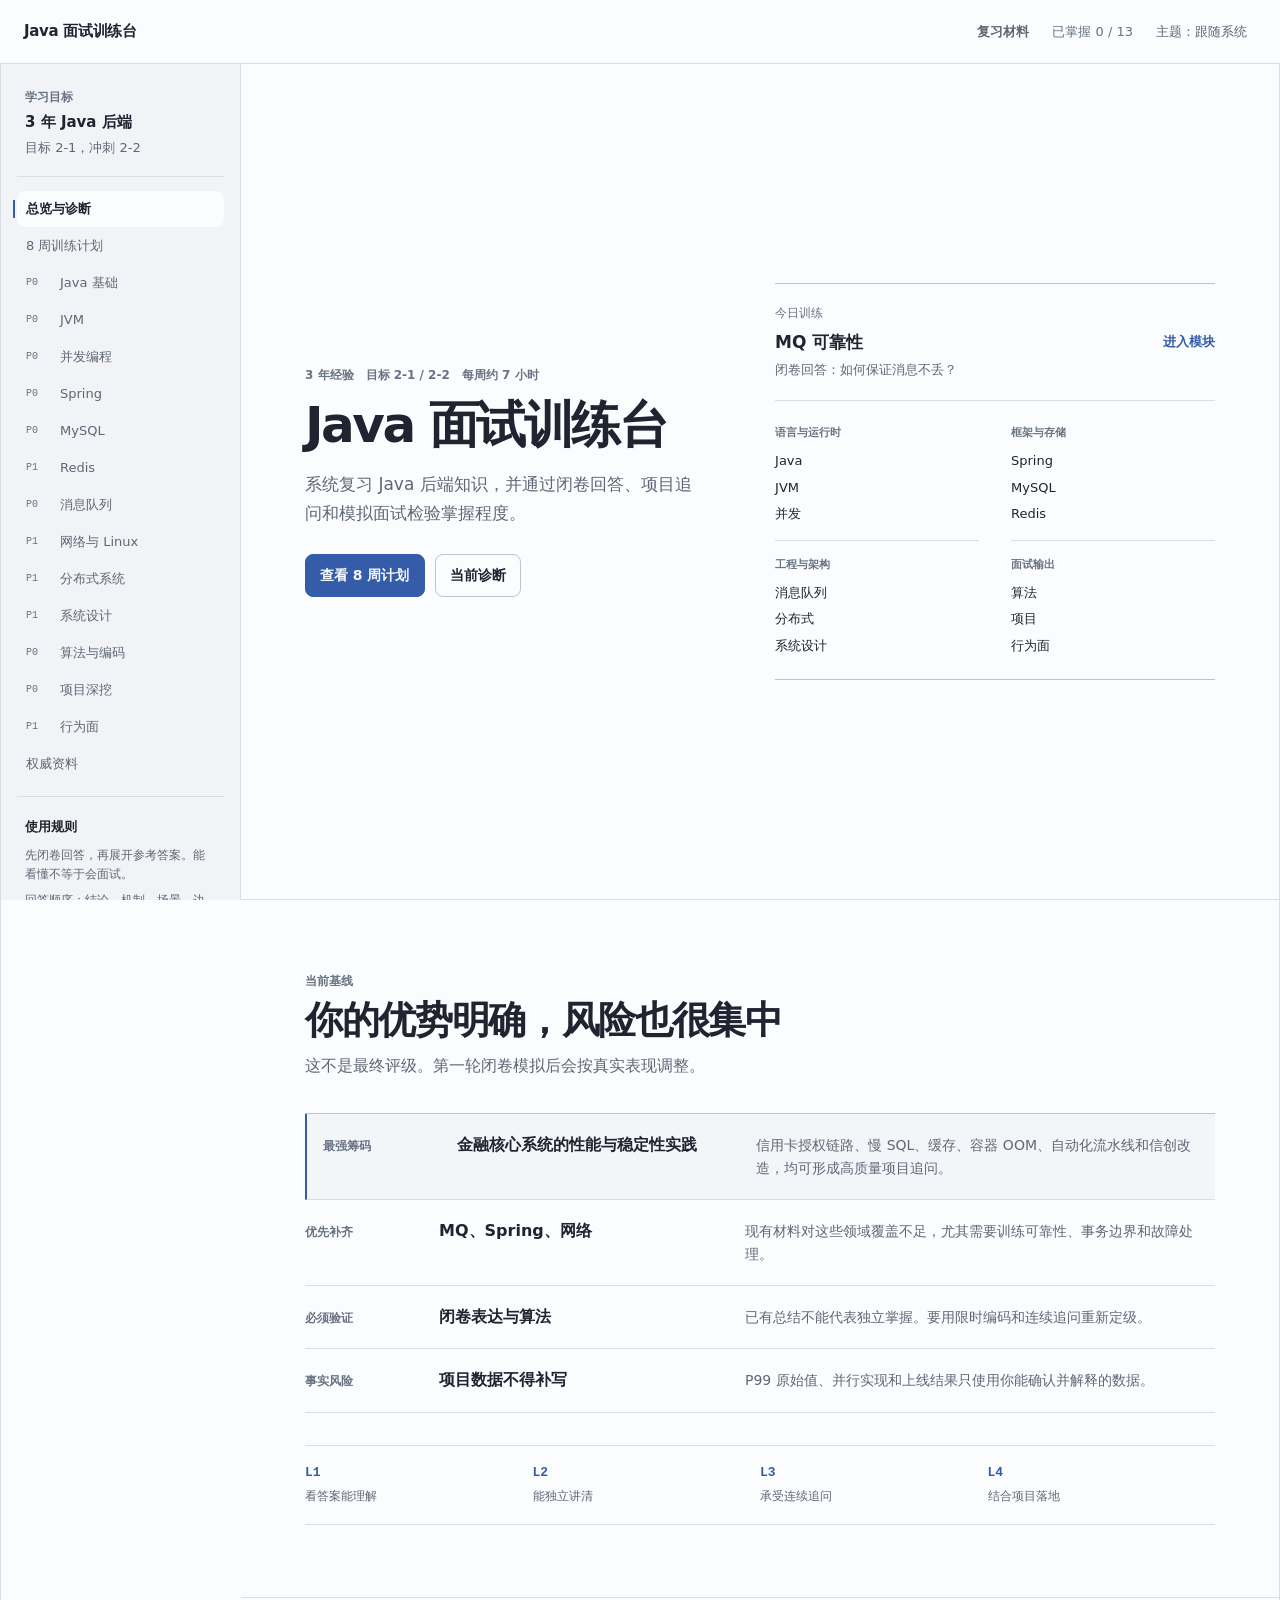
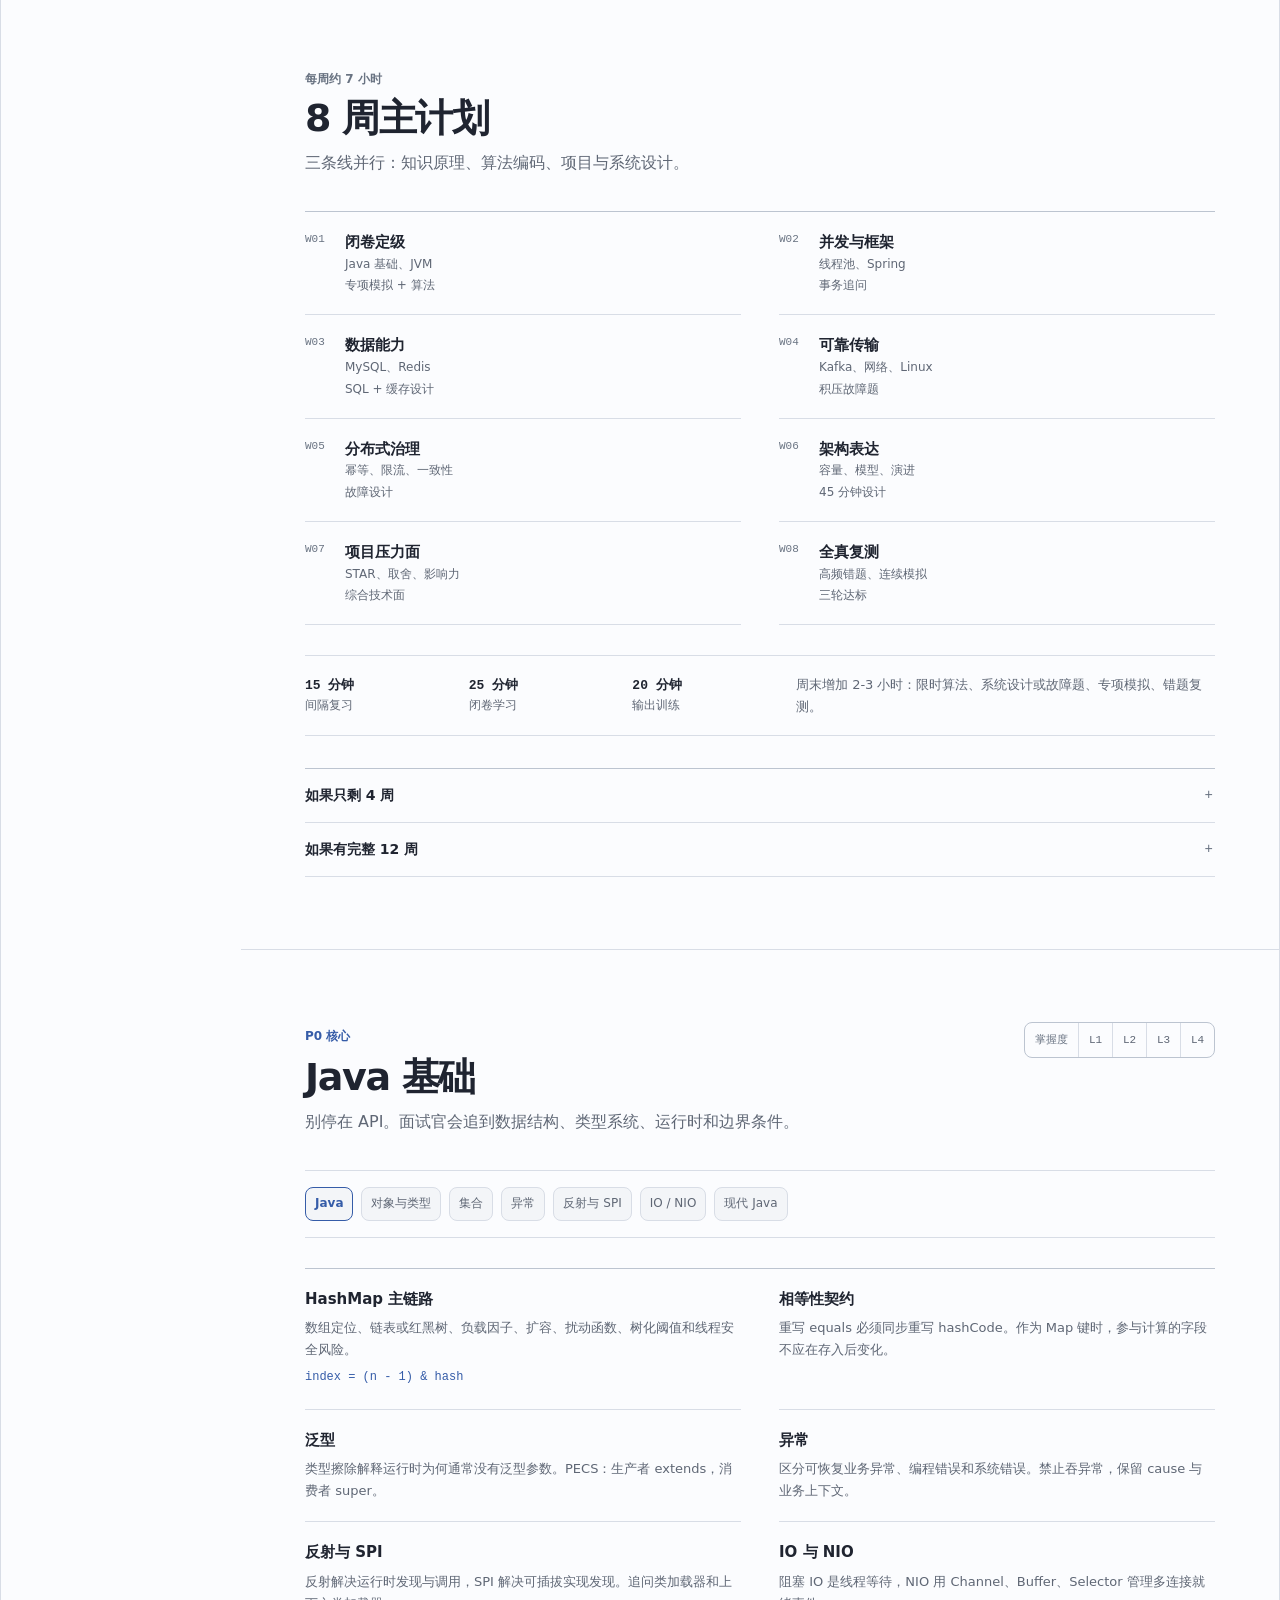
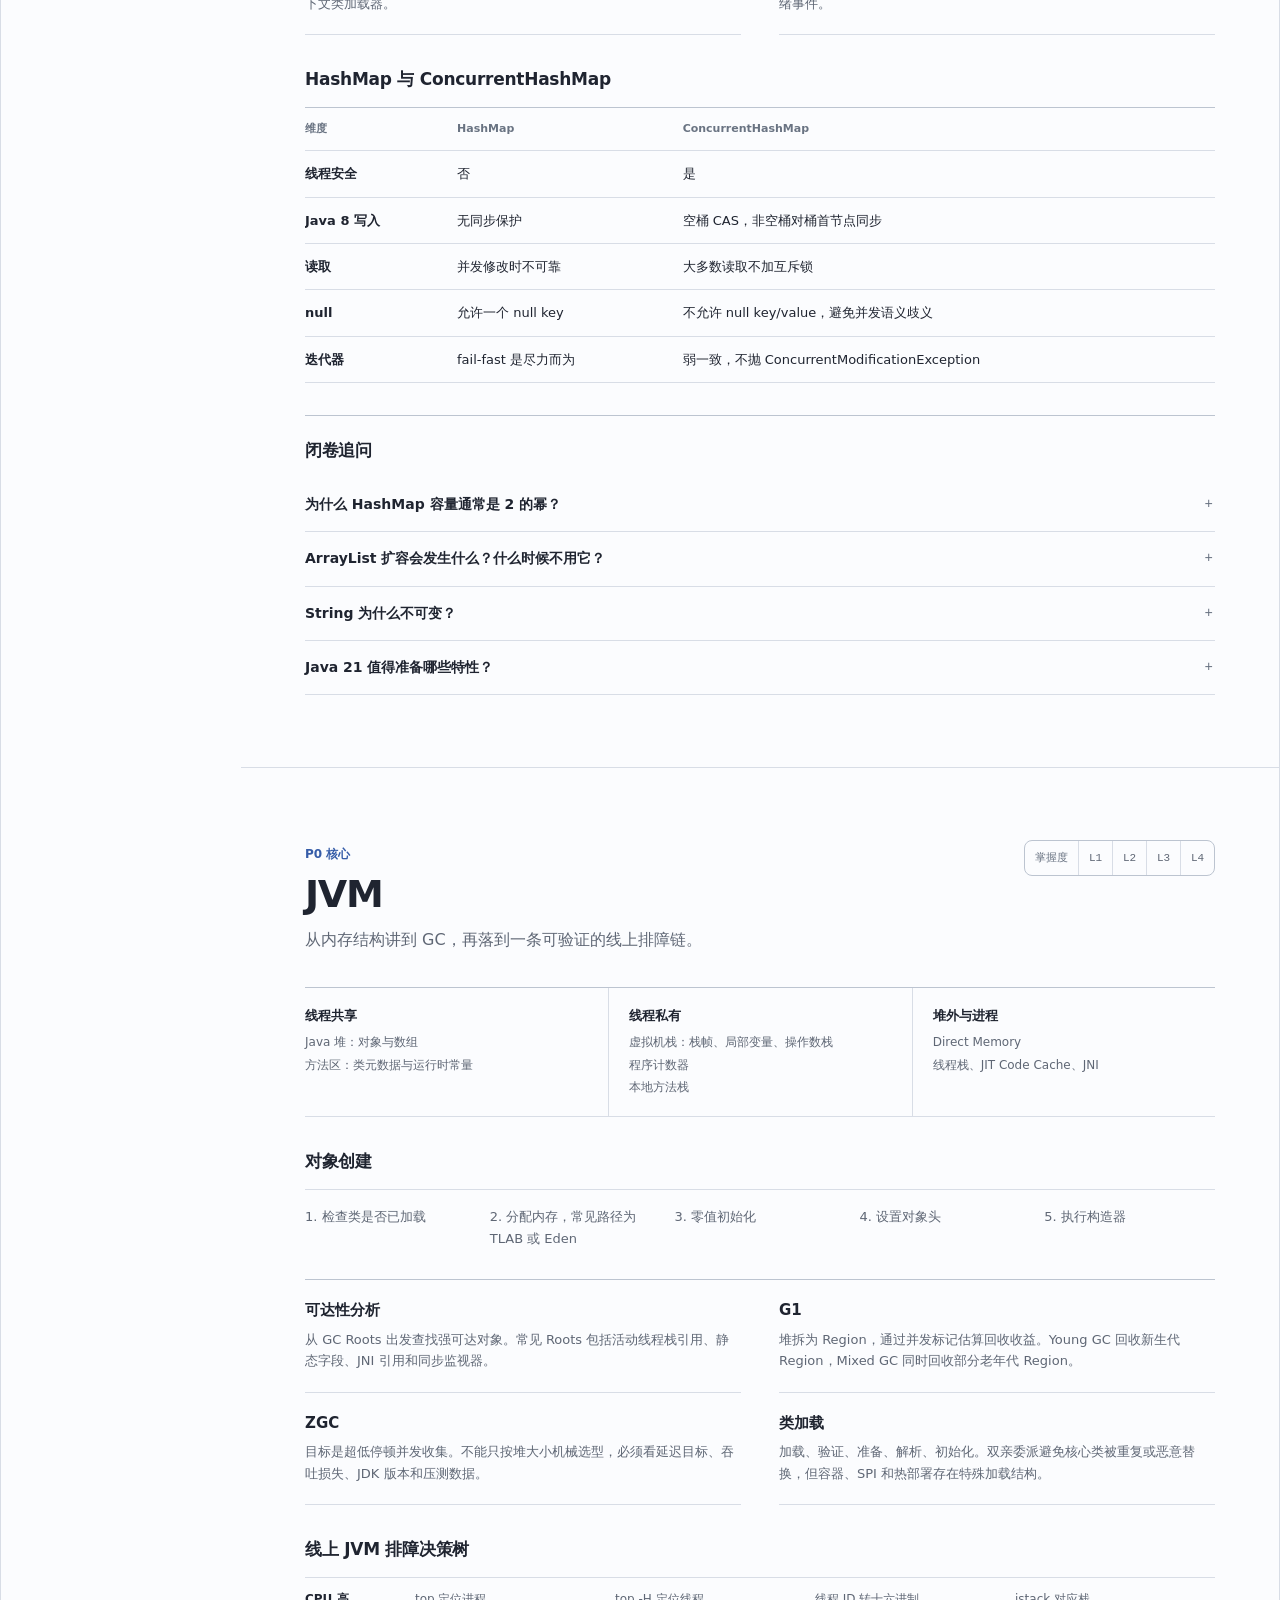
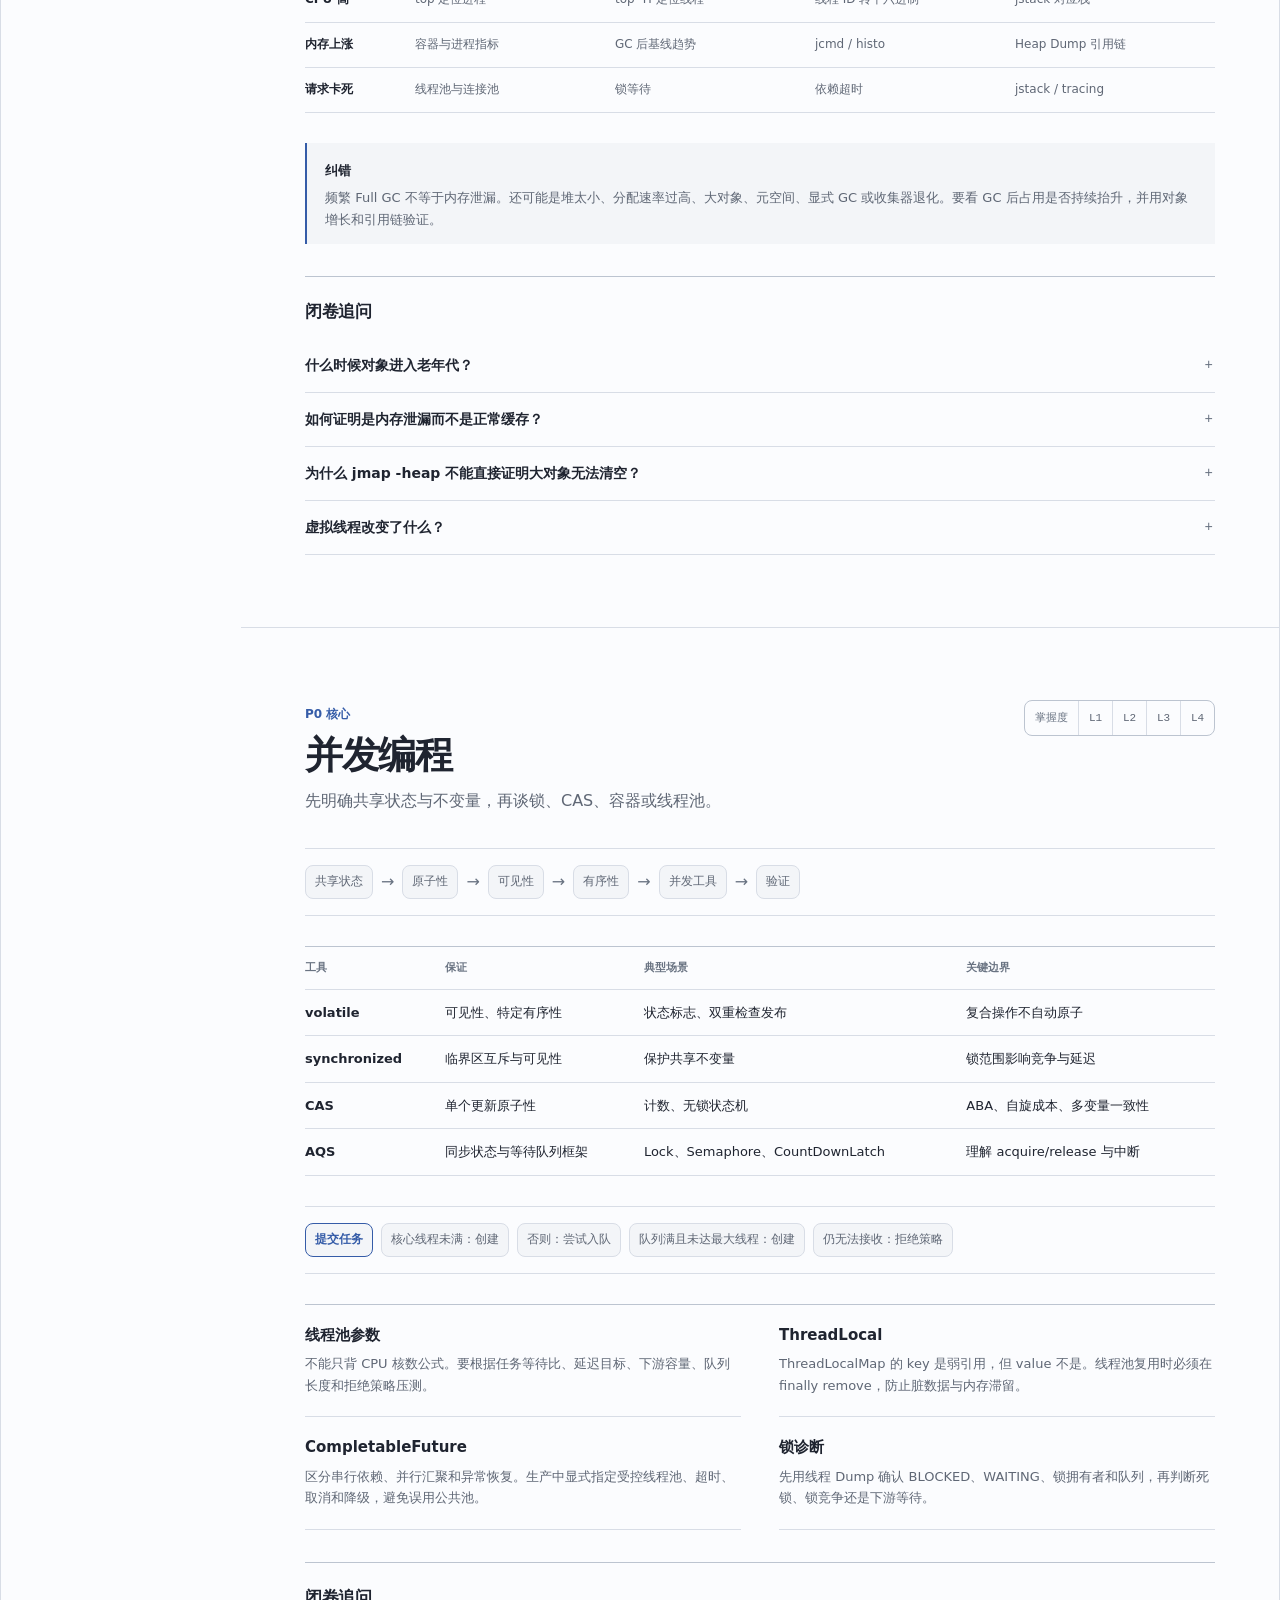
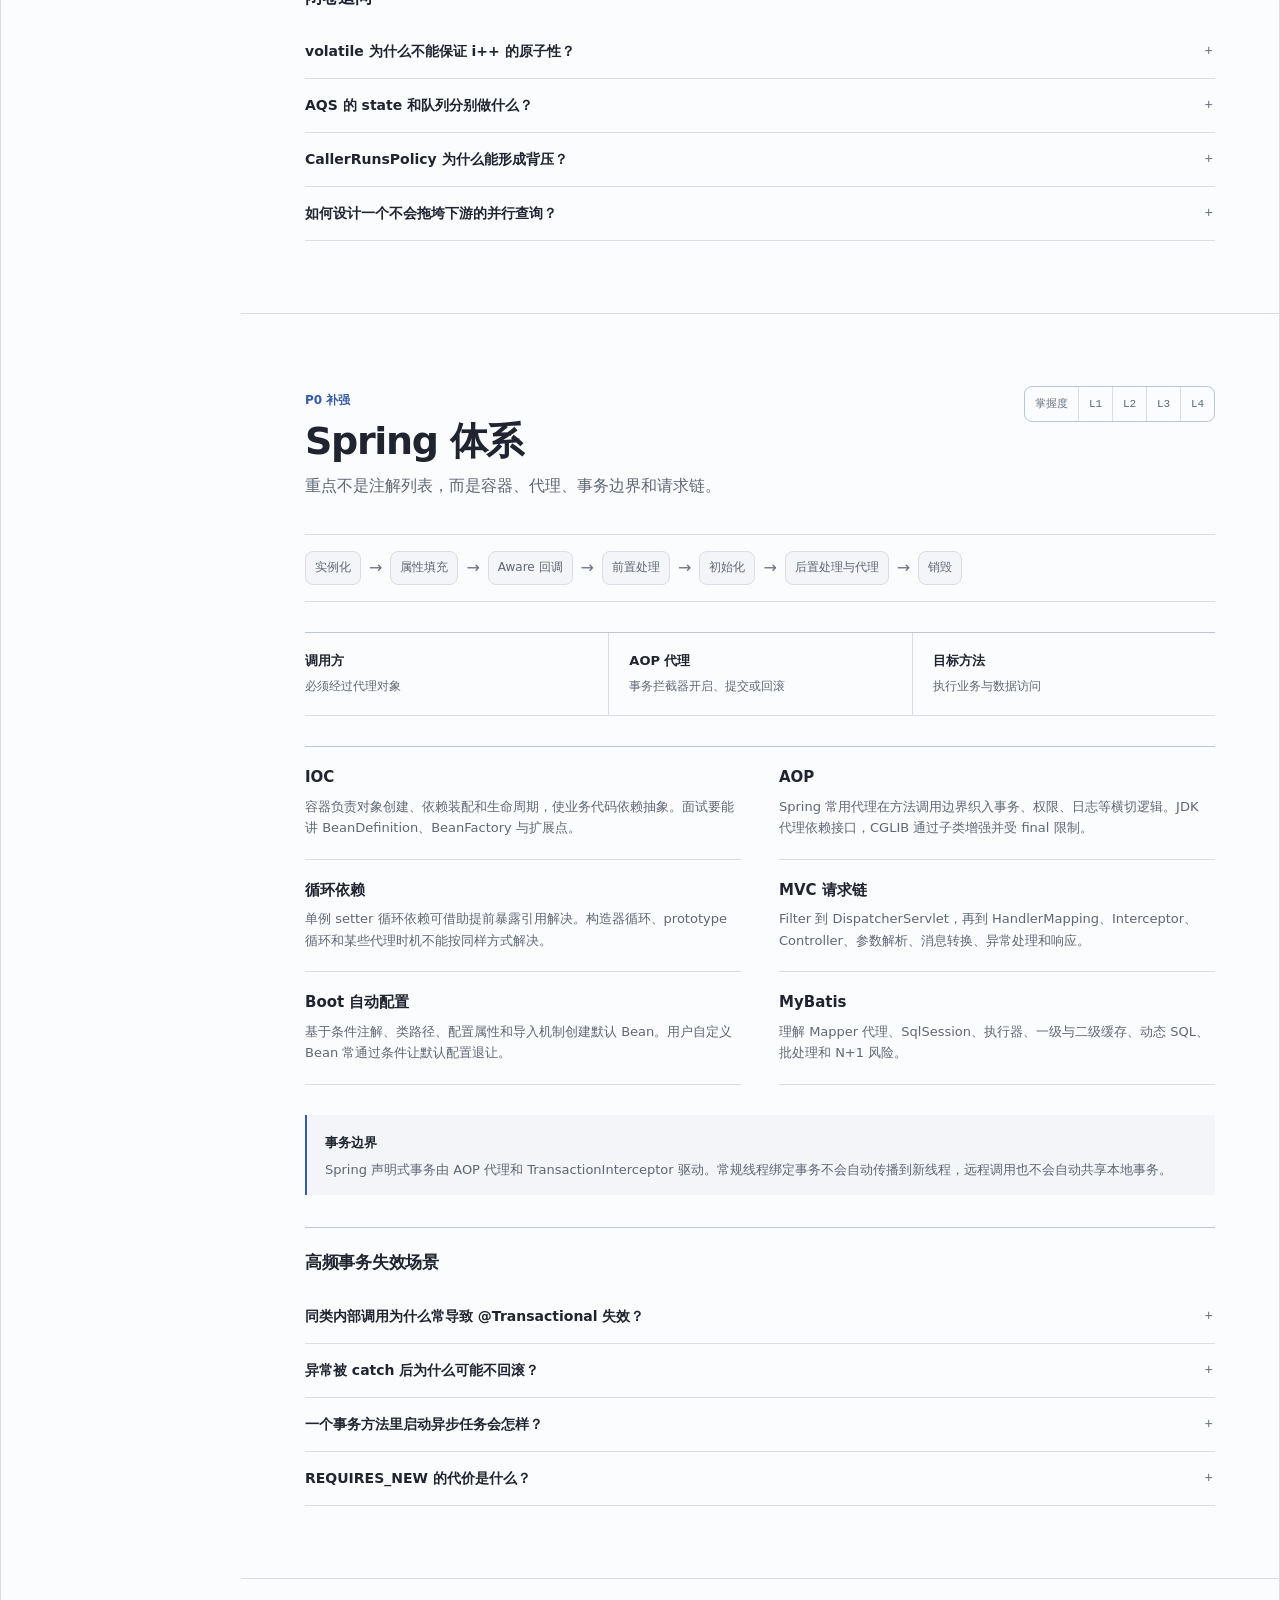
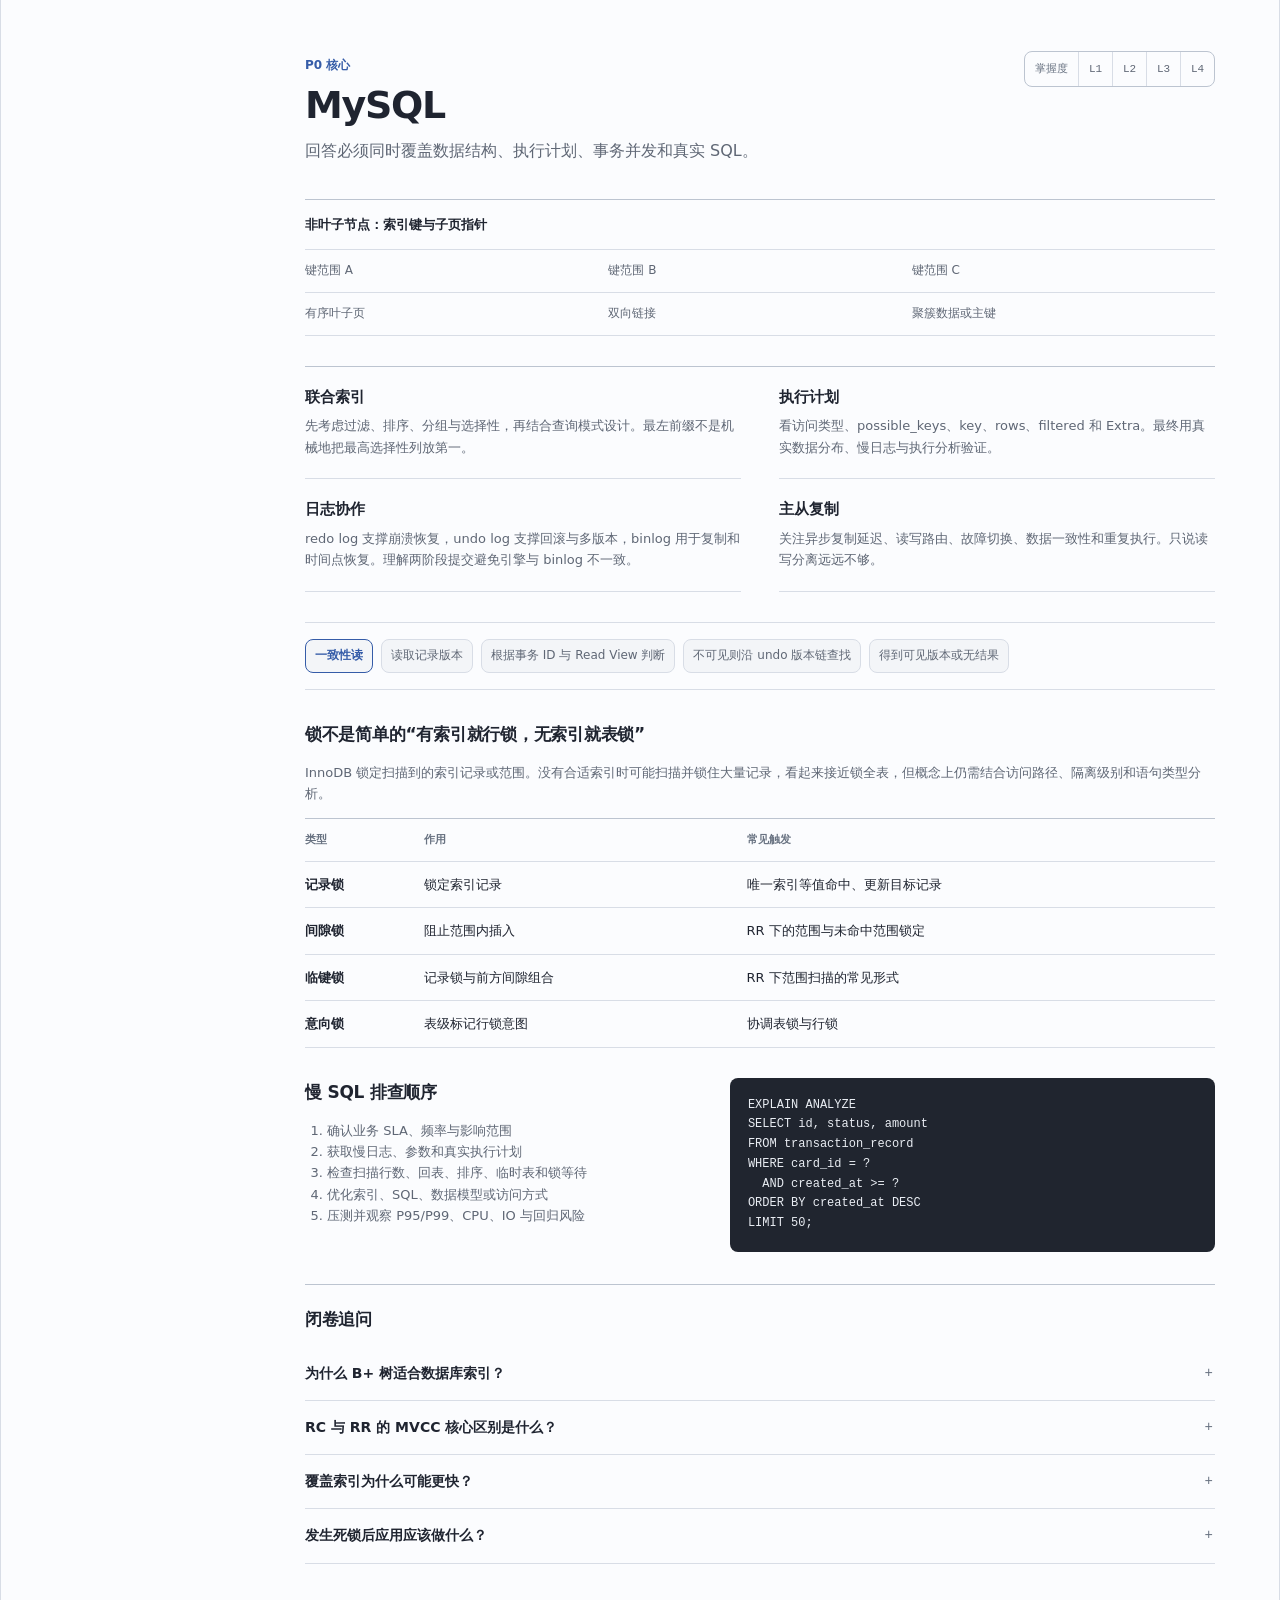
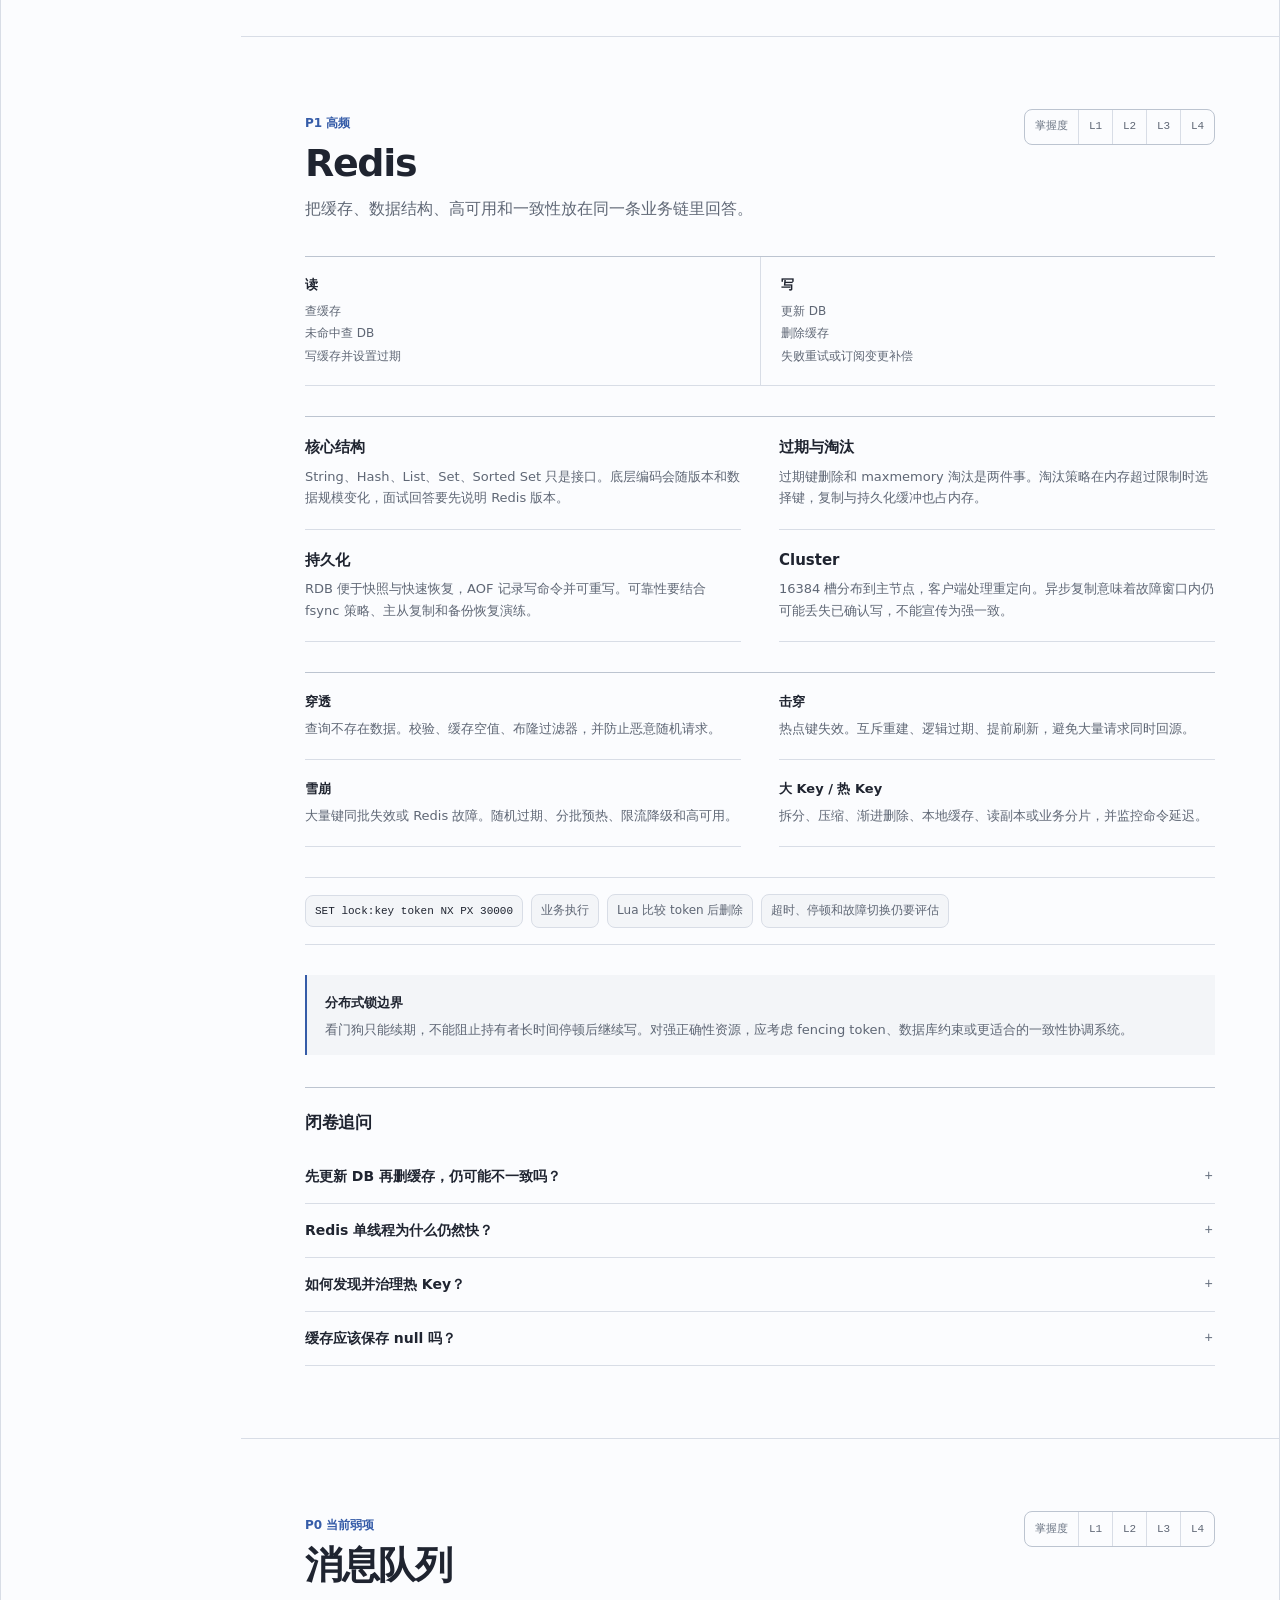
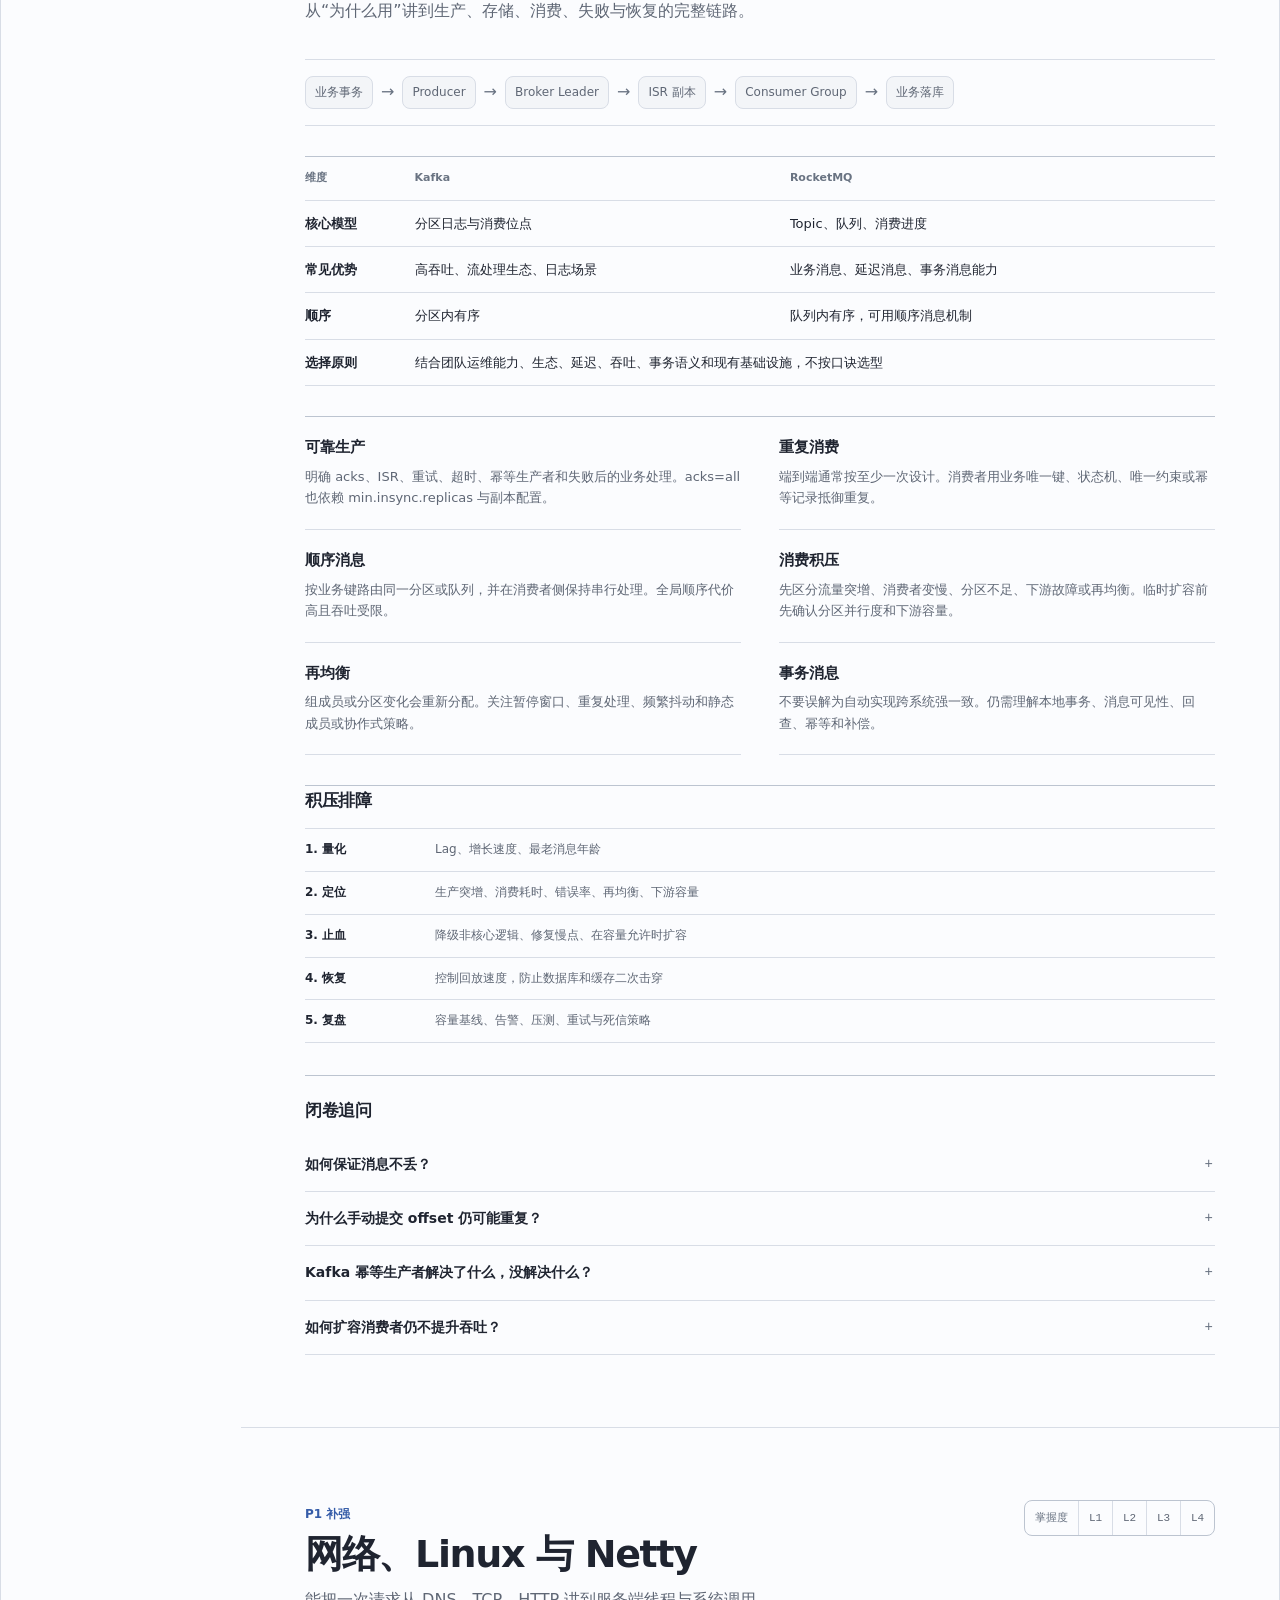
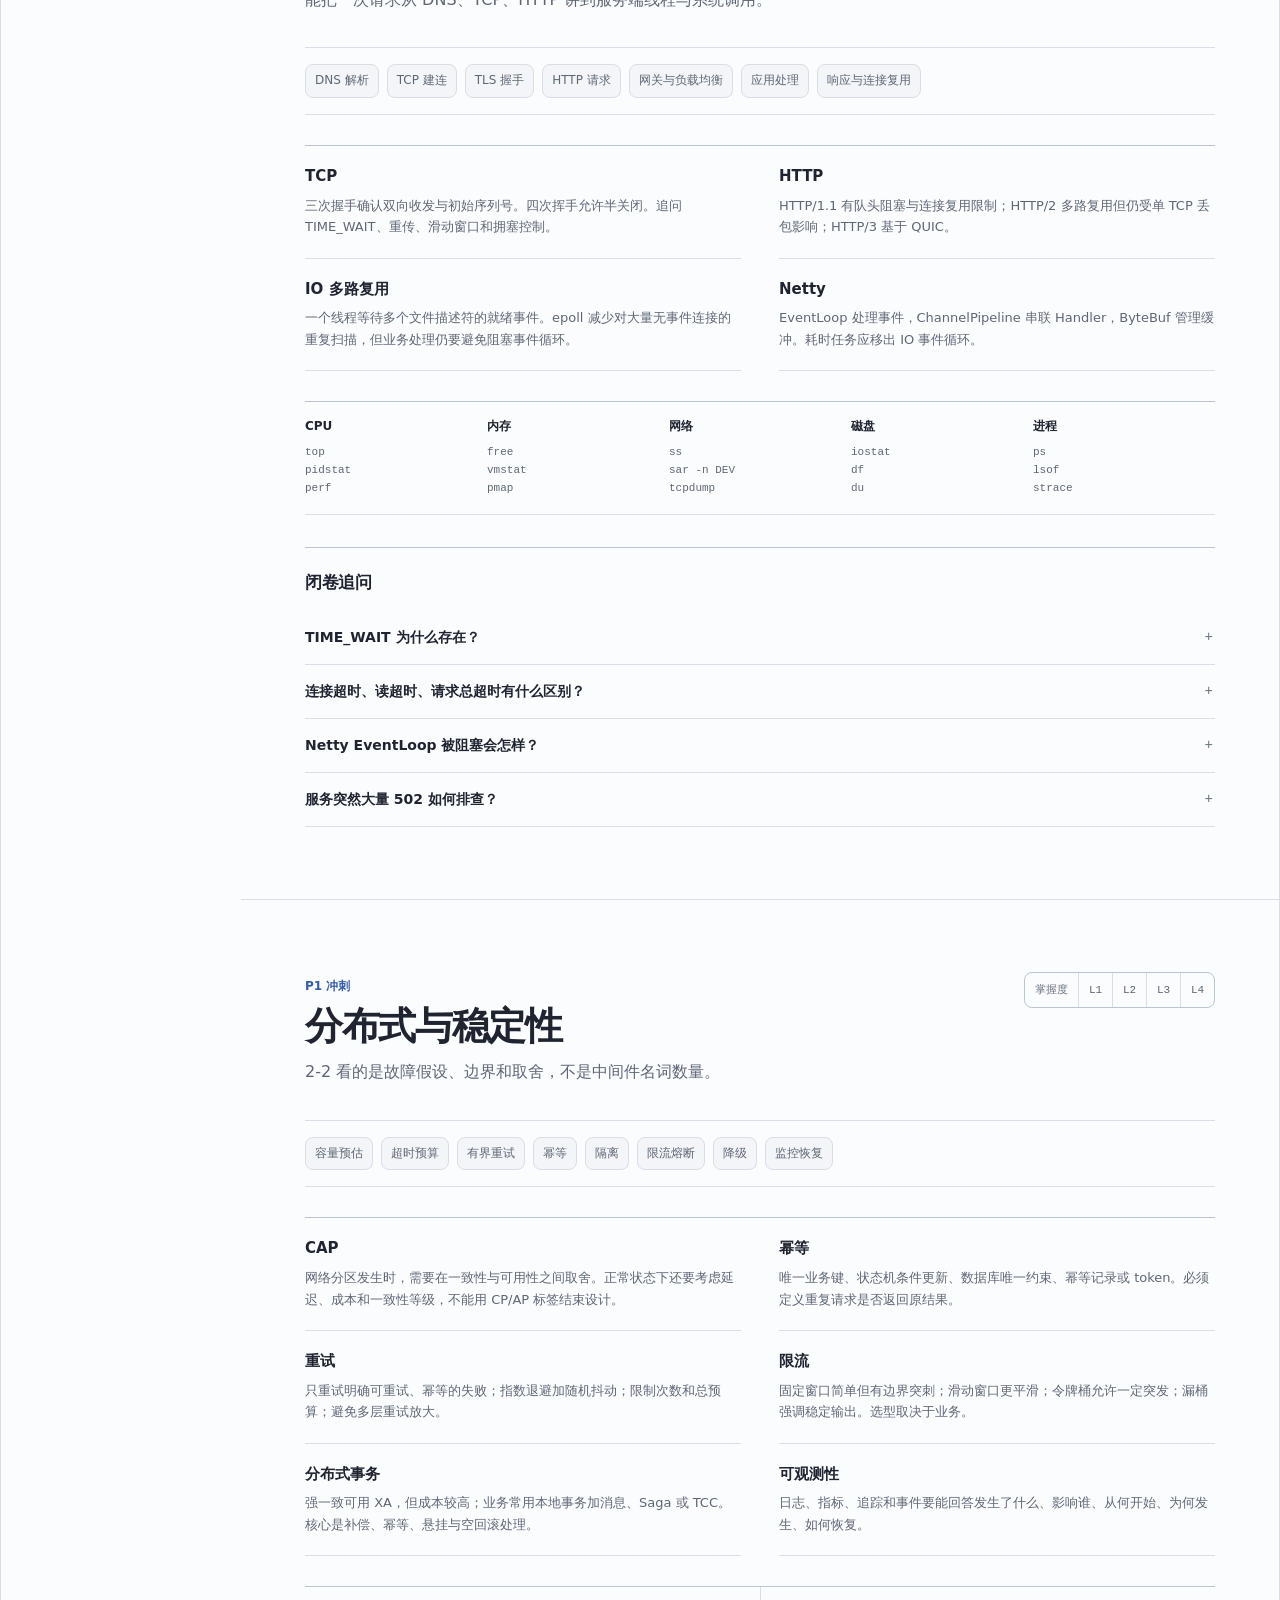
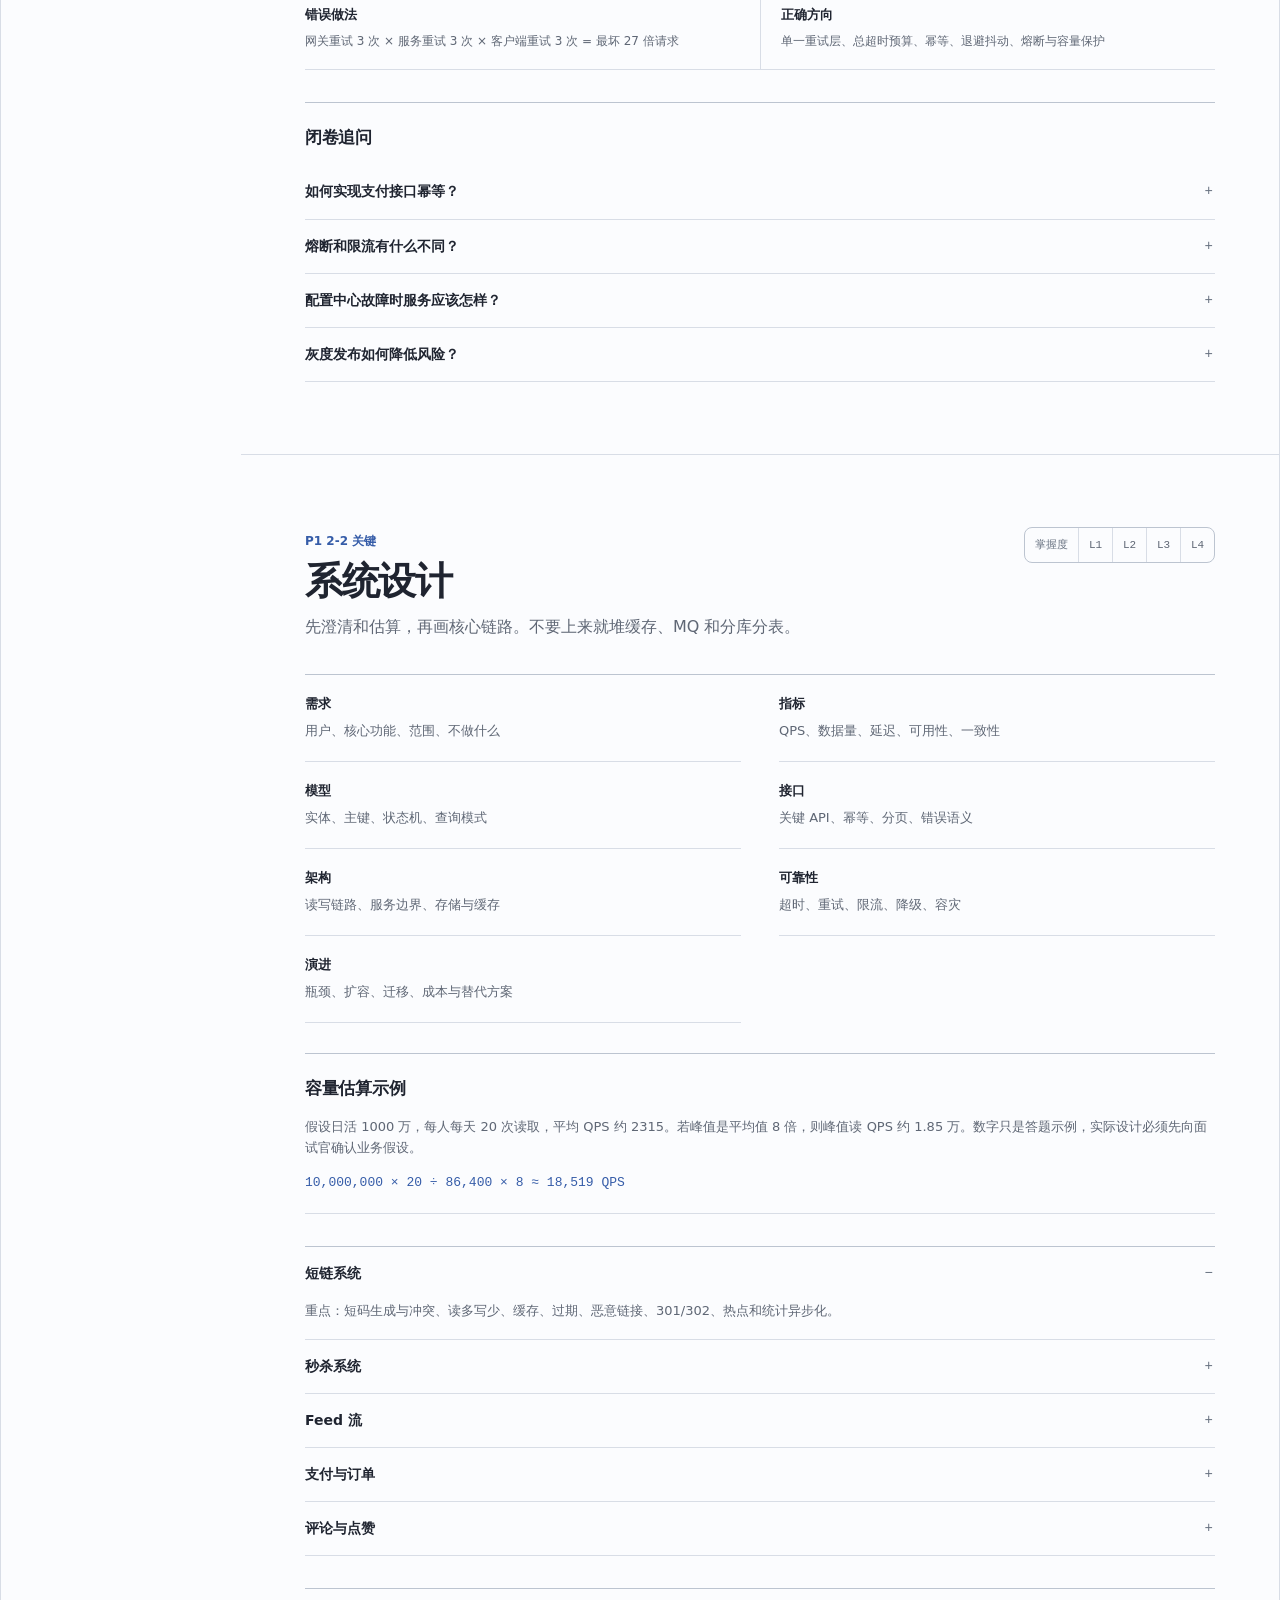
==== commit 36044afd: "Add comprehensive Java interview review handbook" ====
--- a/index.html
+++ b/index.html
@@ -17,6 +17,7 @@
       <span>Java 面试训练台</span>
     </a>
     <div class="topbar-meta">
+      <a class="topbar-link" href="review.html">复习材料</a>
       <span id="progress-label">已掌握 0 / 13</span>
       <button class="text-button" id="theme-toggle" type="button" aria-pressed="false">切换主题</button>
     </div>
--- a/styles.css
+++ b/styles.css
@@ -157,6 +157,20 @@
   white-space: nowrap;
 }
 
+.topbar-link {
+  padding: 7px 9px;
+  border-radius: var(--radius);
+  color: var(--text-soft);
+  font-weight: 650;
+  text-decoration: none;
+  transition: color 140ms ease, background 140ms ease;
+}
+
+.topbar-link:hover {
+  background: var(--surface-hover);
+  color: var(--text);
+}
+
 .text-button,
 .nav-toggle,
 .reset-button,
